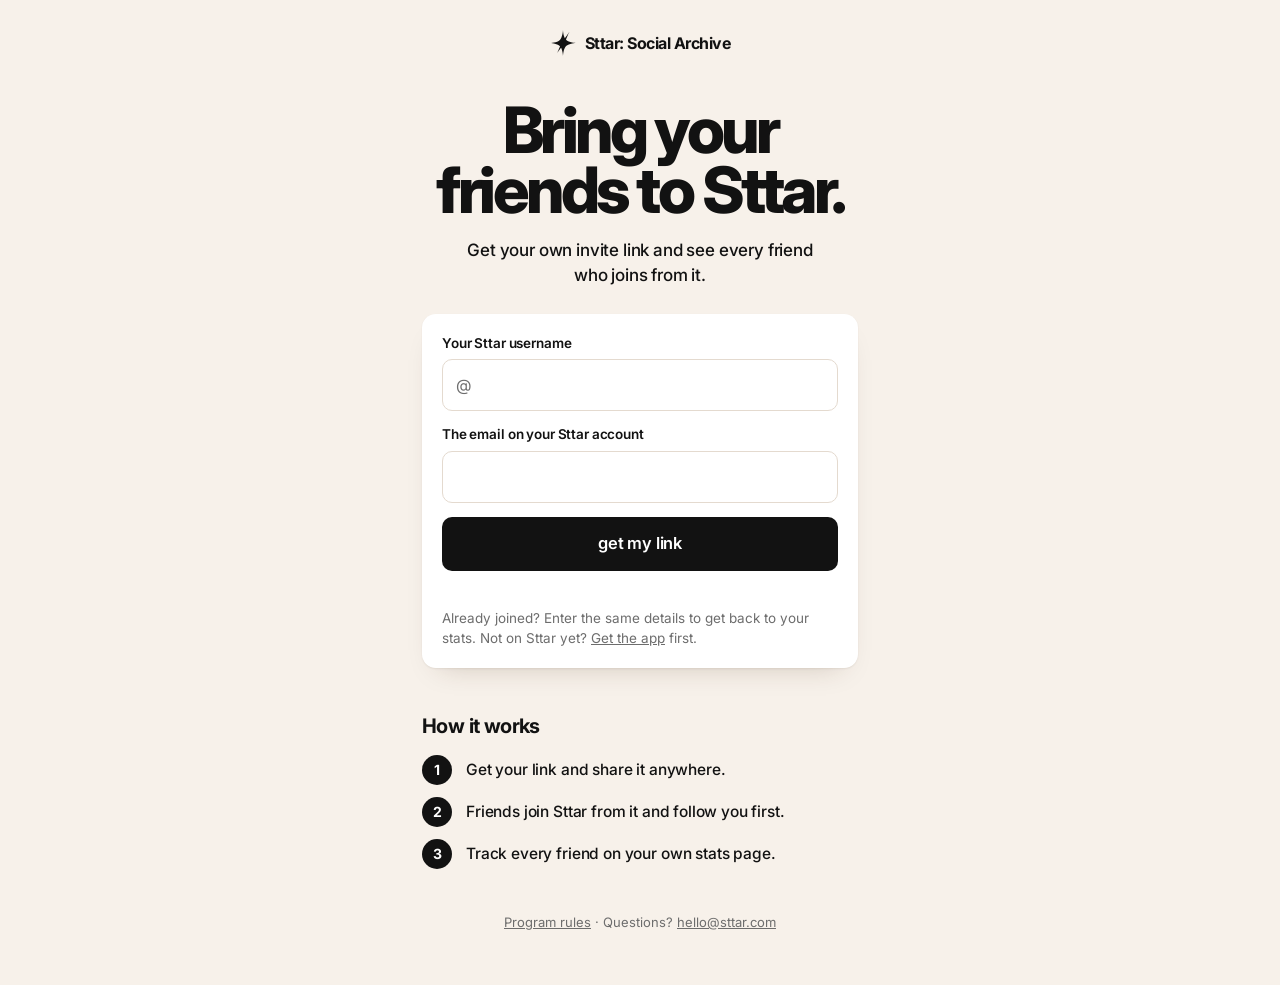
==== index.html @ c1a7a541 "Add grow.sttar.com" ====
<!doctype html>
<html lang="en">
<head>
<meta charset="utf-8">
<meta name="viewport" content="width=device-width, initial-scale=1, viewport-fit=cover">
<title>Grow with Sttar</title>
<meta name="description" content="Get your own Sttar invite link and earn for every friend you bring on.">
<meta property="og:title" content="Grow with Sttar">
<meta property="og:description" content="Get your own Sttar invite link and earn for every friend you bring on.">
<meta property="og:url" content="https://grow.sttar.com/">
<meta property="og:type" content="website">
<meta property="og:site_name" content="Sttar">
<meta name="theme-color" content="#F7F1EA">
<link rel="icon" href="data:image/svg+xml,%3Csvg xmlns='http://www.w3.org/2000/svg' viewBox='0 0 36 36'%3E%3Cpath d='M18 0s.24 6.8 2.56 11.27C23.9 7.27 27 2.45 27 2.45s-3.05 5.91-4.84 11.1c3.83 3.85 13.84 4.45 13.84 4.45s-9.88.46-13.71 4.29C18.46 26.12 18 36 18 36s-.33-6.77-2.62-11.27C12.07 28.77 9 33.54 9 33.54s3.03-5.85 4.87-11.05C9.86 18.47 0 18 0 18s9.88-.46 13.71-4.29C17.54 9.88 18 0 18 0Z' fill='%23121212'/%3E%3C/svg%3E">
<link rel="preconnect" href="https://fonts.googleapis.com">
<link rel="preconnect" href="https://fonts.gstatic.com" crossorigin>
<link rel="stylesheet" href="https://fonts.googleapis.com/css2?family=Inter:wght@400;500;600;700;800&display=swap">
<link rel="stylesheet" href="/assets/grow.css">
</head>
<body>
<main class="wrap">
  <a class="brand" href="https://sttar.com" aria-label="Sttar: Social Archive">
    <svg viewBox="0 0 36 36" aria-hidden="true"><path fill="#121212" d="M18 0s.24 6.8 2.56 11.27C23.9 7.27 27 2.45 27 2.45s-3.05 5.91-4.84 11.1c3.83 3.85 13.84 4.45 13.84 4.45s-9.88.46-13.71 4.29C18.46 26.12 18 36 18 36s-.33-6.77-2.62-11.27C12.07 28.77 9 33.54 9 33.54s3.03-5.85 4.87-11.05C9.86 18.47 0 18 0 18s9.88-.46 13.71-4.29C17.54 9.88 18 0 18 0Z"/></svg>
    <span>Sttar: Social Archive</span>
  </a>

  <h1 class="rise" id="headline">Bring your friends to Sttar.</h1>
  <p class="lead rise" id="lead">Get your own invite link and see every friend who joins from it.</p>

  <a class="btn ghost" id="back" href="/me/" hidden style="margin-top:26px">see my stats</a>

  <form class="card rise" id="form" style="margin-top:26px" novalidate>
    <div class="field">
      <label for="u">Your Sttar username</label>
      <div class="at"><span>@</span><input id="u" type="text" autocomplete="username" autocapitalize="none" autocorrect="off" spellcheck="false" required></div>
    </div>
    <div class="field">
      <label for="e">The email on your Sttar account</label>
      <input id="e" type="email" autocomplete="email" autocapitalize="none" required>
    </div>
    <button class="btn" id="go" type="submit">get my link</button>
    <p class="msg" id="msg" role="status"></p>
    <p class="small muted" style="margin:6px 0 0">Already joined? Enter the same details to get back to your stats. Not on Sttar yet? <a href="https://sttar.com">Get the app</a> first.</p>
  </form>

  <h2>How it works</h2>
  <ol class="steps">
    <li><b>1</b><p>Get your link and share it anywhere.</p></li>
    <li><b>2</b><p id="step2">Friends join Sttar from it and follow you first.</p></li>
    <li><b>3</b><p id="step3">Track every friend on your own stats page.</p></li>
  </ol>
  <p class="small muted" id="fine" style="margin-top:18px"></p>

  <p class="foot"><a href="/rules/">Program rules</a> · Questions? <a href="mailto:hello@sttar.com">hello@sttar.com</a></p>
</main>

<script src="/assets/grow.js"></script>
<script>
(function () {
  var G = window.GROW, $ = function (id) { return document.getElementById(id); };

  // the program's numbers come from the Config sheet, so copy never drifts from what's paid
  function describe(p) {
    $("step2").textContent = "Friends join Sttar from it, follow you first, and post " + p.shots + " Daily Shots in their first " +
      (p.days === 7 ? "week" : p.days + " days") + ".";
    if (p.showEarnings && p.rate > 0) {
      $("headline").textContent = "Bring your friends. Get paid.";
      $("lead").textContent = "Get your own invite link. Earn " + G.money(p.rate) + " for every friend who joins and starts posting.";
      $("step3").textContent = "You earn " + G.money(p.rate) + " for each one. Paid monthly.";
      $("fine").textContent = p.cap > 0 ? "Up to " + G.money(p.cap) + " a month per person. A friend counts when their account is new." : "A friend counts when their account is new.";
    }
    if (!p.open) { $("go").textContent = "sign in"; $("fine").textContent = "New sign-ups are paused right now. If you already joined, you can still sign in."; }
  }
  G.get({ a: "program" }).then(function (r) { if (r && r.ok) describe(r.program); }).catch(function () {});

  if (G.load("grow_k")) { $("back").href = "/me/?k=" + encodeURIComponent(G.load("grow_k")); $("back").hidden = false; }

  $("form").addEventListener("submit", function (ev) {
    ev.preventDefault();
    var u = $("u").value.trim().replace(/^@/, ""), e = $("e").value.trim(), msg = $("msg"), go = $("go"), label = go.textContent;
    msg.className = "msg";
    if (!u || !e) { msg.className = "msg err"; msg.textContent = "Enter your username and email."; return; }
    go.disabled = true; go.textContent = "checking…"; msg.textContent = "";
    G.post({ a: "join", username: u, email: e }).then(function (r) {
      if (r && r.ok) { G.save("grow_k", r.token); location.href = "/me/?k=" + encodeURIComponent(r.token) + (r.returning ? "" : "&new=1"); return; }
      msg.className = "msg err"; msg.textContent = (r && r.error) || "Something went wrong. Try again.";
      go.disabled = false; go.textContent = label;
    }).catch(function () {
      msg.className = "msg err"; msg.textContent = "Couldn't connect. Check your signal and try again.";
      go.disabled = false; go.textContent = label;
    });
  });
})();
</script>
</body>
</html>
---- assets/grow.css ----
:root{
  --cream:#F7F1EA; --ink:#121212; --body:#5D5D5D; --muted:#6D6D6D;
  --paper:#FFFFFF; --line:#E4DACF; --soft:#EDE5DA; --pink:#EA187E; --ease:cubic-bezier(.4,0,.2,1);
}
*{box-sizing:border-box}
html{background:var(--cream)}
body{margin:0;background:var(--cream);color:var(--ink);font-family:Inter,system-ui,-apple-system,"Segoe UI",sans-serif;
  -webkit-font-smoothing:antialiased;-webkit-tap-highlight-color:transparent;line-height:1.45}
a{color:inherit}
.wrap{max-width:480px;margin:0 auto;padding:max(18px,env(safe-area-inset-top)) 22px max(40px,env(safe-area-inset-bottom))}
.wrap.wide{max-width:980px}

.brand{margin:12px 0 0;display:flex;align-items:center;justify-content:center;gap:9px;font-weight:700;font-size:16px;letter-spacing:-.03em;line-height:1;text-decoration:none}
.brand svg{width:26px;height:26px}
.wide .brand{justify-content:flex-start}

h1{margin:44px 0 0;font-weight:800;font-size:clamp(44px,13.5vw,64px);line-height:.94;letter-spacing:-.055em;text-align:center}
h2{margin:44px 0 14px;font-size:20px;font-weight:700;letter-spacing:-.03em}
.lead{margin:18px auto 0;max-width:360px;text-align:center;font-size:17px;font-weight:500;letter-spacing:-.01em;color:var(--ink)}
.muted{color:var(--muted)}
.small{font-size:13.5px}
.center{text-align:center}
.rise{animation:rise .5s var(--ease) both}
@keyframes rise{from{opacity:0;transform:translateY(10px)}to{opacity:1;transform:none}}
@media (prefers-reduced-motion:reduce){.rise{animation:none}}

.card{background:var(--paper);border-radius:14px;padding:20px;box-shadow:0 1px 2px rgba(67,41,12,.08),0 14px 28px -18px rgba(67,41,12,.25)}
.card + .card{margin-top:14px}

label{display:block;font-size:13.5px;font-weight:600;margin:0 0 6px;letter-spacing:-.01em}
.field{margin-bottom:14px}
input[type=text],input[type=email]{
  width:100%;height:52px;padding:0 14px;border:1.5px solid var(--line);border-radius:10px;background:var(--paper);
  font:inherit;font-size:16px;color:var(--ink);outline:none;transition:border-color .15s var(--ease);-webkit-appearance:none;appearance:none}
input:focus{border-color:var(--ink)}
.at{position:relative}
.at span{position:absolute;left:14px;top:0;height:52px;display:flex;align-items:center;color:var(--muted);font-size:16px;pointer-events:none}
.at input{padding-left:30px}

.btn{display:flex;align-items:center;justify-content:center;width:100%;height:54px;padding:0 24px;border:0;border-radius:10px;
  background:var(--ink);color:#fff;text-decoration:none;font:inherit;font-size:16.5px;font-weight:600;letter-spacing:-.01em;cursor:pointer;
  transition:transform .16s var(--ease),background .16s var(--ease),opacity .16s;touch-action:manipulation}
.btn:active{transform:scale(.98);background:#000}
.btn:focus-visible{outline:none;box-shadow:0 0 0 4px rgba(18,18,18,.18)}
.btn[disabled]{opacity:.55;cursor:default}
.btn.ghost{background:transparent;color:var(--ink);border:1.5px solid var(--ink)}
.btn.sm{height:42px;width:auto;font-size:14.5px;padding:0 16px}
.row{display:flex;gap:10px}
.row > *{flex:1}

.msg{margin:12px 0 0;font-size:14.5px;font-weight:500;min-height:1.4em}
.msg.err{color:#B3261E}

.steps{list-style:none;margin:0;padding:0;display:grid;gap:12px}
.steps li{display:flex;gap:14px;align-items:flex-start}
.steps b{flex:none;width:30px;height:30px;border-radius:50%;background:var(--ink);color:#fff;display:grid;place-items:center;font-size:14px;font-weight:700}
.steps p{margin:4px 0 0;font-size:15.5px;font-weight:500;letter-spacing:-.01em}

.tiles{display:grid;grid-template-columns:repeat(3,1fr);gap:10px;margin-top:14px}
.tile{background:var(--paper);border-radius:14px;padding:16px 10px 14px;text-align:center;box-shadow:0 1px 2px rgba(67,41,12,.08)}
.tile .n{font-size:34px;font-weight:800;letter-spacing:-.05em;line-height:1}
.tile .l{margin-top:7px;font-size:12px;font-weight:600;color:var(--muted);letter-spacing:-.01em}

.linkbox{display:block;width:100%;padding:13px 14px;border-radius:10px;background:var(--cream);font-size:15px;font-weight:600;
  letter-spacing:-.01em;word-break:break-all;margin:10px 0 12px;user-select:all;-webkit-user-select:all}

.friend{display:flex;align-items:center;justify-content:space-between;gap:12px;padding:13px 0;border-top:1px solid var(--line)}
.friend:first-child{border-top:0;padding-top:2px}
.friend:last-child{padding-bottom:2px}
.friend .who{font-weight:600;font-size:15.5px;letter-spacing:-.01em;overflow:hidden;text-overflow:ellipsis;white-space:nowrap}
.friend .meta{font-size:13px;color:var(--muted);margin-top:2px}
.dots{display:flex;gap:5px;flex:none}
.dots i{width:12px;height:12px;border-radius:50%;border:1.5px solid var(--ink)}
.dots i.on{background:var(--ink)}
.tag{flex:none;font-size:12.5px;font-weight:700;padding:5px 10px;border-radius:99px;background:var(--ink);color:#fff}
.tag.off{background:var(--soft);color:var(--muted)}

.money{display:flex;justify-content:space-between;align-items:baseline;padding:9px 0;font-size:15.5px;font-weight:500}
.money + .money{border-top:1px solid var(--line)}
.money b{font-weight:700}
.money.big b{font-size:22px;letter-spacing:-.03em}

.skeleton{color:transparent!important;background:var(--soft);border-radius:8px;animation:pulse 1.2s ease-in-out infinite}
@keyframes pulse{50%{opacity:.5}}
[hidden]{display:none!important}

table{width:100%;border-collapse:collapse;font-size:14.5px}
th{font-size:12px;font-weight:700;color:var(--muted);text-align:right;padding:10px 10px;white-space:nowrap}
td{padding:13px 10px;border-top:1px solid var(--line);text-align:right;white-space:nowrap}
th:first-child,td:first-child{text-align:left}
tr.c{cursor:pointer}
tr.c td:first-child{font-weight:700}
tr.d td{background:var(--cream);white-space:normal;text-align:left;padding:14px}
.scroll{overflow-x:auto;-webkit-overflow-scrolling:touch}
.foot{margin-top:44px;text-align:center;font-size:13px;color:var(--muted)}

.tiles.four{grid-template-columns:repeat(4,1fr);gap:8px}
.tiles.four .tile{padding:14px 4px 12px}
.tiles.four .n{font-size:28px}
.tiles.four .l{font-size:11px}
.linkish{display:inline-block;margin:12px 0 0;padding:0;border:0;background:none;font:inherit;font-size:13.5px;font-weight:600;
  color:var(--ink);text-decoration:underline;text-underline-offset:3px;cursor:pointer}
#qrbox{margin-top:14px}
.caption{display:flex;align-items:center;gap:12px;width:100%;margin-top:10px;padding:13px 14px;border:0;border-radius:10px;background:var(--cream);
  font:inherit;font-size:14.5px;font-weight:500;line-height:1.4;color:var(--ink);text-align:left;cursor:pointer;transition:transform .16s var(--ease)}
.caption:active{transform:scale(.985)}
.caption span{flex:1;word-break:break-word}
.caption em{flex:none;font-style:normal;font-size:12.5px;font-weight:700;padding:5px 10px;border-radius:99px;background:var(--ink);color:#fff}
.friend.you .who{font-weight:800}
.friend .meta{white-space:nowrap}
.faq details{padding:13px 0;border-top:1px solid var(--line)}
.faq details:first-child{border-top:0;padding-top:2px}
.faq details:last-child{padding-bottom:2px}
.faq summary{font-weight:600;font-size:15.5px;letter-spacing:-.01em;cursor:pointer;list-style:none;display:flex;justify-content:space-between;gap:12px}
.faq summary::-webkit-details-marker{display:none}
.faq summary::after{content:"+";font-weight:500;color:var(--muted)}
.faq details[open] summary::after{content:"–"}
.faq p{margin:8px 0 0;font-size:14.5px;color:var(--body)}
.rules{padding-left:20px;margin:0;display:grid;gap:10px;font-size:15.5px}
.rules li{padding-left:4px}
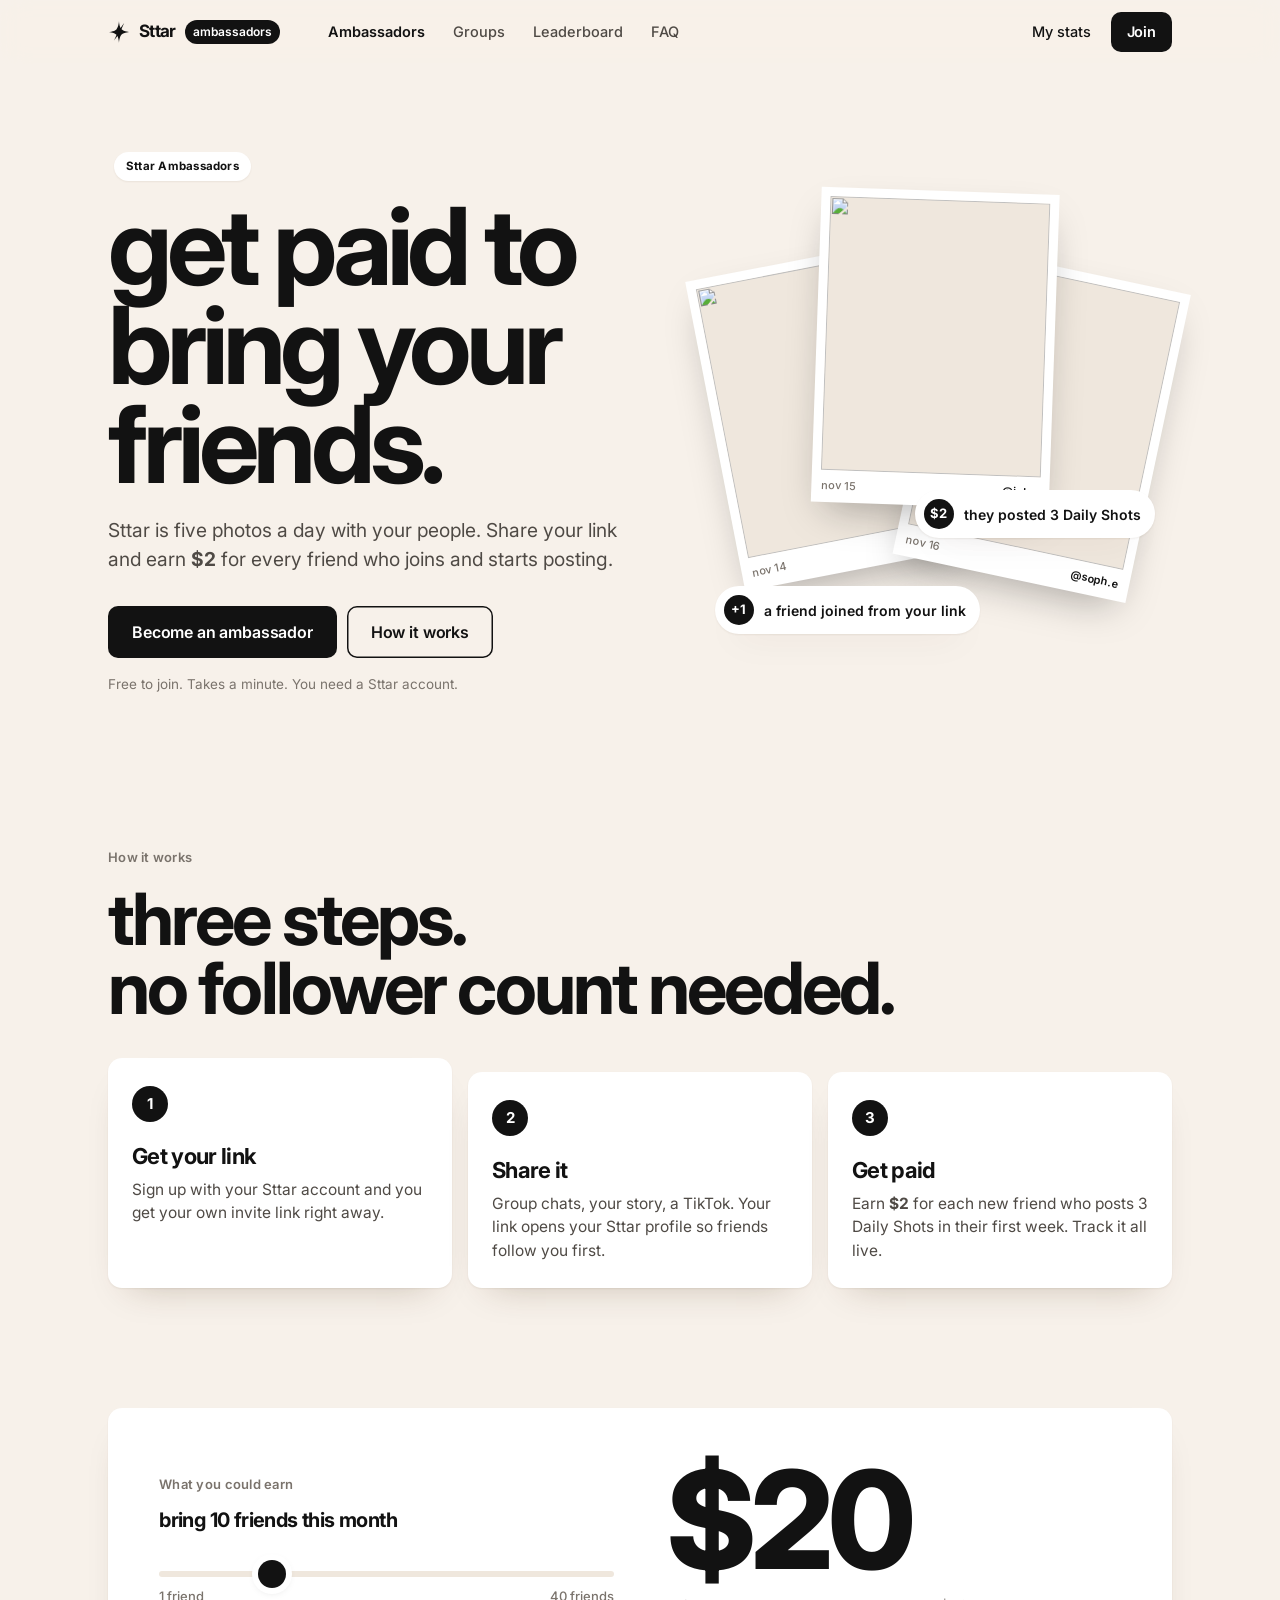
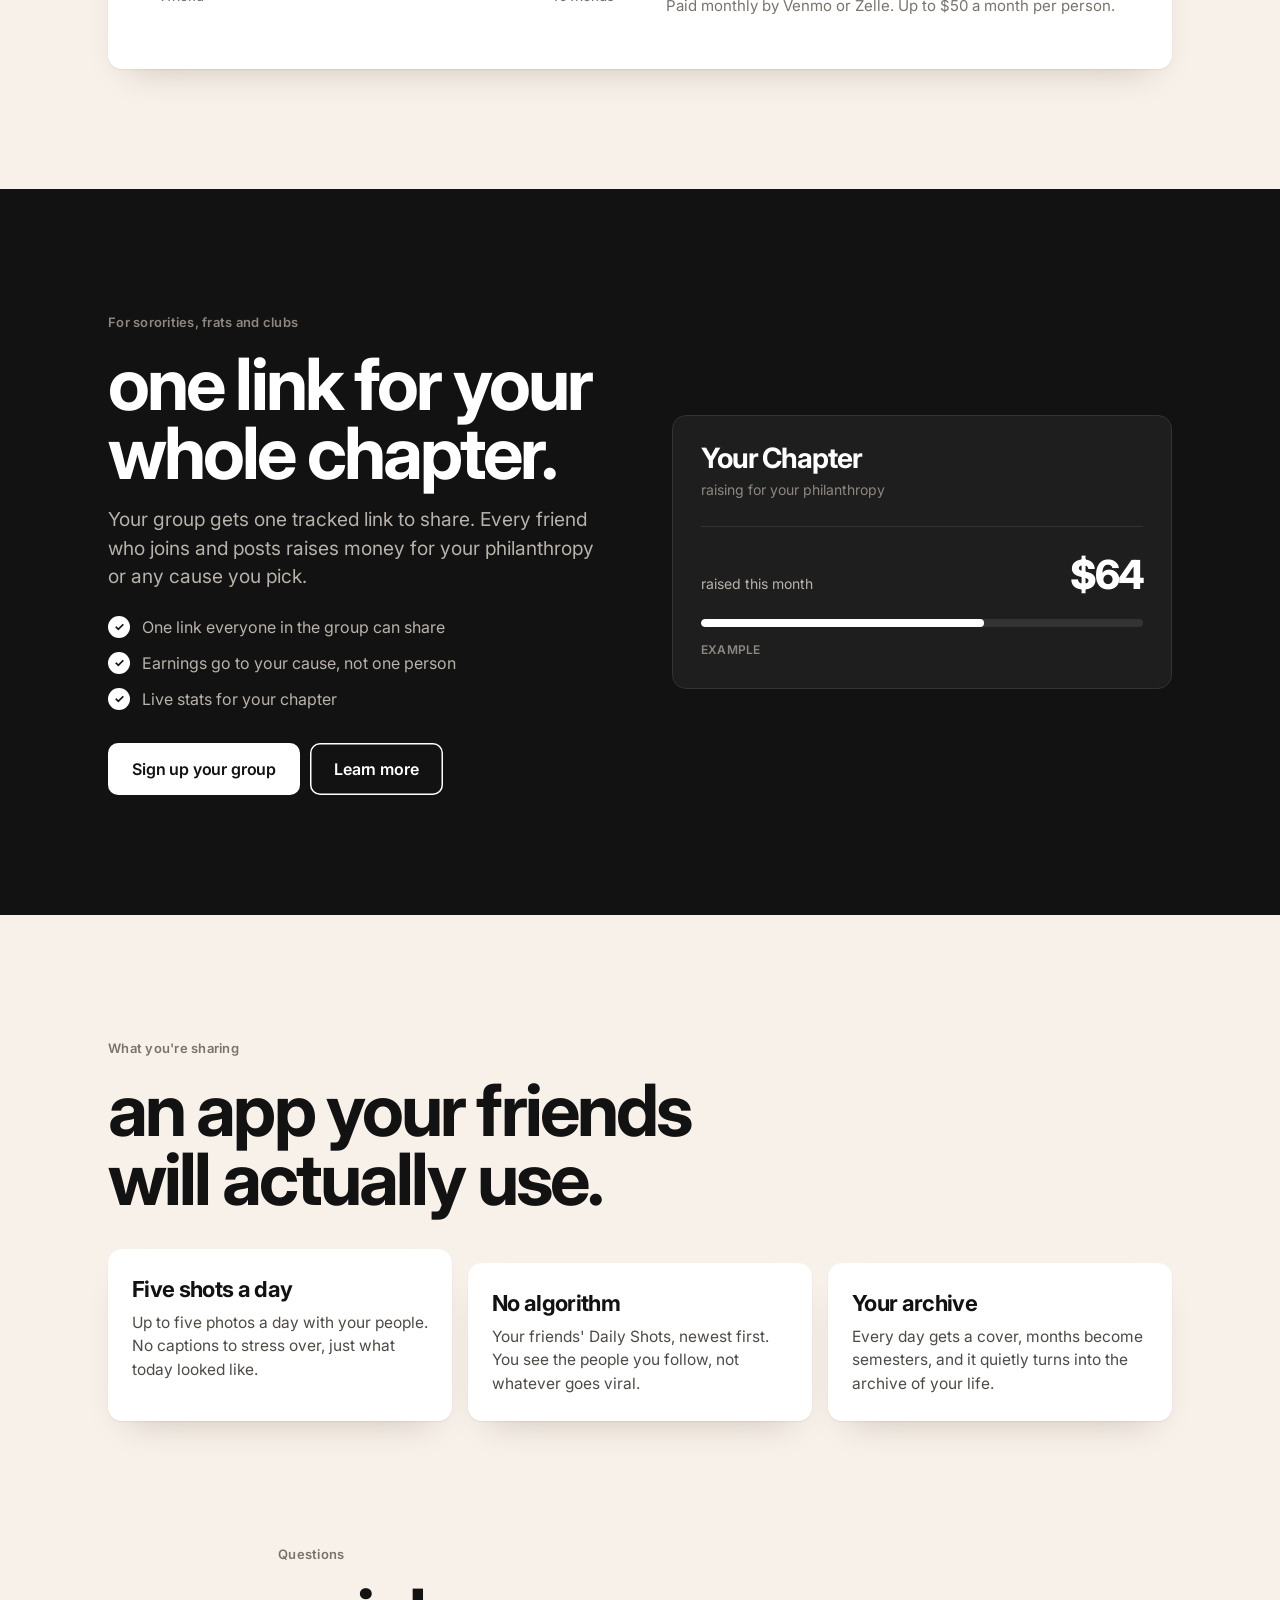
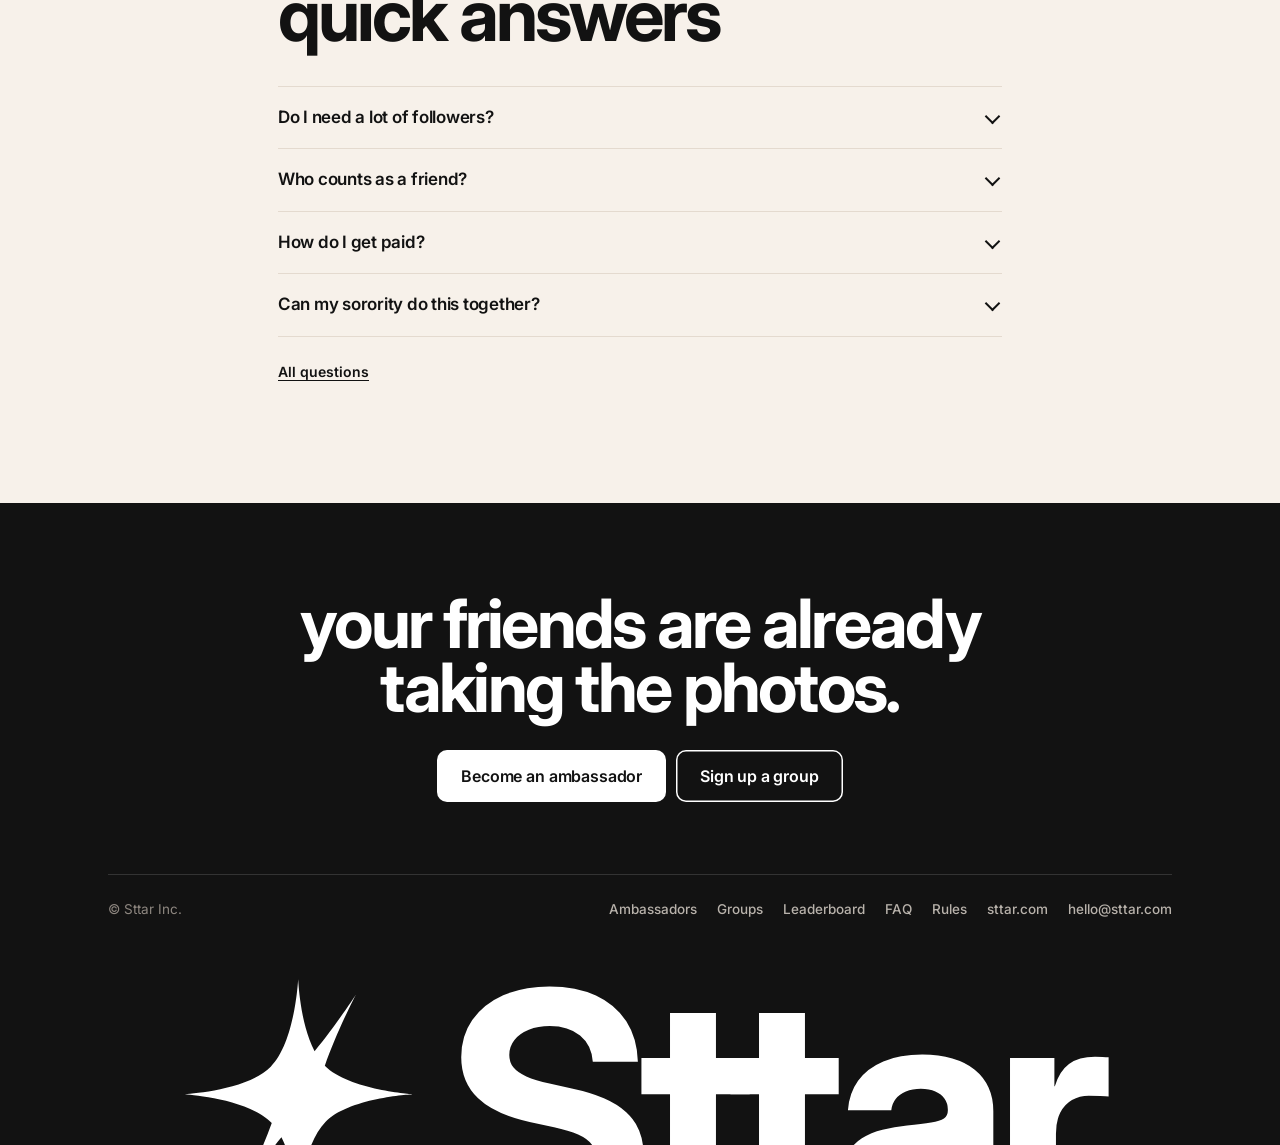
==== commit 3ce867e5: "Redesign with navigation, groups, leaderboard and FAQ" ====
--- a/index.html
+++ b/index.html
@@ -3,93 +3,209 @@
 <head>
 <meta charset="utf-8">
 <meta name="viewport" content="width=device-width, initial-scale=1, viewport-fit=cover">
-<title>Grow with Sttar</title>
-<meta name="description" content="Get your own Sttar invite link and earn for every friend you bring on.">
-<meta property="og:title" content="Grow with Sttar">
-<meta property="og:description" content="Get your own Sttar invite link and earn for every friend you bring on.">
-<meta property="og:url" content="https://grow.sttar.com/">
+<title>Sttar Ambassadors: get paid to bring your friends</title>
+<meta name="description" content="Become a Sttar ambassador. Get your own invite link and earn for every friend who joins Sttar and starts posting. Groups and chapters can raise money for their cause.">
+<link rel="canonical" href="https://grow.sttar.com/">
 <meta property="og:type" content="website">
 <meta property="og:site_name" content="Sttar">
+<meta property="og:url" content="https://grow.sttar.com/">
+<meta property="og:title" content="Sttar Ambassadors: get paid to bring your friends">
+<meta property="og:description" content="Get your own invite link and earn for every friend who joins Sttar and starts posting.">
+<meta property="og:image" content="https://sttar.com/assets/og-image.jpg">
+<meta name="twitter:card" content="summary_large_image">
 <meta name="theme-color" content="#F7F1EA">
-<link rel="icon" href="data:image/svg+xml,%3Csvg xmlns='http://www.w3.org/2000/svg' viewBox='0 0 36 36'%3E%3Cpath d='M18 0s.24 6.8 2.56 11.27C23.9 7.27 27 2.45 27 2.45s-3.05 5.91-4.84 11.1c3.83 3.85 13.84 4.45 13.84 4.45s-9.88.46-13.71 4.29C18.46 26.12 18 36 18 36s-.33-6.77-2.62-11.27C12.07 28.77 9 33.54 9 33.54s3.03-5.85 4.87-11.05C9.86 18.47 0 18 0 18s9.88-.46 13.71-4.29C17.54 9.88 18 0 18 0Z' fill='%23121212'/%3E%3C/svg%3E">
+<link rel="icon" href="https://sttar.com/favicon.ico" sizes="any">
+<link rel="apple-touch-icon" href="https://sttar.com/assets/apple-touch-icon.png">
 <link rel="preconnect" href="https://fonts.googleapis.com">
 <link rel="preconnect" href="https://fonts.gstatic.com" crossorigin>
 <link rel="stylesheet" href="https://fonts.googleapis.com/css2?family=Inter:wght@400;500;600;700;800&display=swap">
 <link rel="stylesheet" href="/assets/grow.css">
 </head>
-<body>
-<main class="wrap">
-  <a class="brand" href="https://sttar.com" aria-label="Sttar: Social Archive">
-    <svg viewBox="0 0 36 36" aria-hidden="true"><path fill="#121212" d="M18 0s.24 6.8 2.56 11.27C23.9 7.27 27 2.45 27 2.45s-3.05 5.91-4.84 11.1c3.83 3.85 13.84 4.45 13.84 4.45s-9.88.46-13.71 4.29C18.46 26.12 18 36 18 36s-.33-6.77-2.62-11.27C12.07 28.77 9 33.54 9 33.54s3.03-5.85 4.87-11.05C9.86 18.47 0 18 0 18s9.88-.46 13.71-4.29C17.54 9.88 18 0 18 0Z"/></svg>
-    <span>Sttar: Social Archive</span>
-  </a>
-
-  <h1 class="rise" id="headline">Bring your friends to Sttar.</h1>
-  <p class="lead rise" id="lead">Get your own invite link and see every friend who joins from it.</p>
-
-  <a class="btn ghost" id="back" href="/me/" hidden style="margin-top:26px">see my stats</a>
-
-  <form class="card rise" id="form" style="margin-top:26px" novalidate>
-    <div class="field">
-      <label for="u">Your Sttar username</label>
-      <div class="at"><span>@</span><input id="u" type="text" autocomplete="username" autocapitalize="none" autocorrect="off" spellcheck="false" required></div>
-    </div>
-    <div class="field">
-      <label for="e">The email on your Sttar account</label>
-      <input id="e" type="email" autocomplete="email" autocapitalize="none" required>
-    </div>
-    <button class="btn" id="go" type="submit">get my link</button>
-    <p class="msg" id="msg" role="status"></p>
-    <p class="small muted" style="margin:6px 0 0">Already joined? Enter the same details to get back to your stats. Not on Sttar yet? <a href="https://sttar.com">Get the app</a> first.</p>
-  </form>
-
-  <h2>How it works</h2>
-  <ol class="steps">
-    <li><b>1</b><p>Get your link and share it anywhere.</p></li>
-    <li><b>2</b><p id="step2">Friends join Sttar from it and follow you first.</p></li>
-    <li><b>3</b><p id="step3">Track every friend on your own stats page.</p></li>
-  </ol>
-  <p class="small muted" id="fine" style="margin-top:18px"></p>
-
-  <p class="foot"><a href="/rules/">Program rules</a> · Questions? <a href="mailto:hello@sttar.com">hello@sttar.com</a></p>
-</main>
+<body data-page="home">
+
+<!-- HERO -->
+<section class="hero">
+  <div class="container hero-grid">
+    <div>
+      <span class="eyebrow pill">Sttar Ambassadors</span>
+      <h1 class="h-xl">get paid to bring your friends.</h1>
+      <p class="lede">Sttar is five photos a day with your people. Share your link and earn <b data-rate>$2</b> for every friend who joins and starts posting.</p>
+      <div class="btn-row">
+        <a class="btn" href="/signup/">Become an ambassador</a>
+        <a class="btn ghost" href="#how">How it works</a>
+      </div>
+      <p class="hero-note">Free to join. Takes a minute. You need a Sttar account.</p>
+    </div>
+    <div class="hero-art" aria-hidden="true">
+      <div class="stack" id="stack">
+        <div class="polaroid p1"><div class="ph"><img src="https://raw.githubusercontent.com/SttarTeamManager/sttar.com-page-images/refs/heads/main/sttar.com-page-images/photo%20(3).jpg" alt=""></div><div class="meta"><span>nov 14</span><b>@maya.k</b></div></div>
+        <div class="polaroid p2"><div class="ph"><img src="https://raw.githubusercontent.com/SttarTeamManager/sttar.com-page-images/refs/heads/main/sttar.com-page-images/photo%20(8).jpg" alt=""></div><div class="meta"><span>nov 15</span><b>@jules</b></div></div>
+        <div class="polaroid p3"><div class="ph"><img src="https://raw.githubusercontent.com/SttarTeamManager/sttar.com-page-images/refs/heads/main/sttar.com-page-images/photo%20(13).jpg" alt=""></div><div class="meta"><span>nov 16</span><b>@soph.e</b></div></div>
+        <div class="chip c1"><span class="dot">+1</span>a friend joined from your link</div>
+        <div class="chip c2"><span class="dot" data-rate>$2</span>they posted 3 Daily Shots</div>
+      </div>
+    </div>
+  </div>
+</section>
+
+<!-- LIVE NUMBERS (shown only once there is real activity) -->
+<section class="section tight" id="numbers" hidden style="padding-top:0">
+  <div class="container">
+    <div class="band reveal">
+      <div class="card"><div class="v" id="t-amb">0</div><div class="l">ambassadors</div></div>
+      <div class="card"><div class="v" id="t-grp">0</div><div class="l">groups</div></div>
+      <div class="card"><div class="v" id="t-fr">0</div><div class="l">friends brought in</div></div>
+      <div class="card"><div class="v" id="t-paid">$0</div><div class="l">paid out</div></div>
+    </div>
+  </div>
+</section>
+
+<!-- HOW IT WORKS -->
+<section class="section" id="how" style="padding-top:clamp(24px,4vw,48px)">
+  <div class="container">
+    <div class="sec-head reveal">
+      <span class="eyebrow">How it works</span>
+      <h2 class="h-lg">three steps.<br>no follower count needed.</h2>
+    </div>
+    <div class="grid3">
+      <div class="card step reveal"><div class="n">1</div><h3>Get your link</h3><p>Sign up with your Sttar account and you get your own invite link right away.</p></div>
+      <div class="card step reveal"><div class="n">2</div><h3>Share it</h3><p>Group chats, your story, a TikTok. Your link opens your Sttar profile so friends follow you first.</p></div>
+      <div class="card step reveal"><div class="n">3</div><h3>Get paid</h3><p>Earn <b data-rate>$2</b> for each new friend who posts <span data-shots>3</span> Daily Shots in their first <span data-days>week</span>. Track it all live.</p></div>
+    </div>
+  </div>
+</section>
+
+<!-- CALCULATOR -->
+<section class="section" id="calcsec" style="padding-top:0">
+  <div class="container">
+    <div class="card reveal" style="padding:clamp(28px,4vw,52px)">
+      <div class="calc">
+        <div>
+          <span class="eyebrow">What you could earn</span>
+          <h2 class="h-md">bring <span id="calc-n">10</span> friends this month</h2>
+          <input class="range" id="calc" type="range" min="1" max="40" value="10" aria-label="Friends brought in this month">
+          <div class="range-labels"><span>1 friend</span><span>40 friends</span></div>
+        </div>
+        <div>
+          <div class="big" id="calc-out">$20</div>
+          <p class="sub" id="calc-note">Paid monthly by Venmo or Zelle. Up to $50 a month per person.</p>
+        </div>
+      </div>
+    </div>
+  </div>
+</section>
+
+<!-- GROUPS -->
+<section class="section dark">
+  <div class="container split">
+    <div class="reveal">
+      <span class="eyebrow">For sororities, frats and clubs</span>
+      <h2 class="h-lg">one link for your whole chapter.</h2>
+      <p class="lede" style="margin-top:18px">Your group gets one tracked link to share. Every friend who joins and posts raises money for your philanthropy or any cause you pick.</p>
+      <ul class="tick">
+        <li>One link everyone in the group can share</li>
+        <li>Earnings go to your cause, not one person</li>
+        <li>Live stats for your chapter</li>
+      </ul>
+      <div class="btn-row" style="margin-top:32px">
+        <a class="btn light" href="/signup/?group">Sign up your group</a>
+        <a class="btn ghost-light" href="/groups/">Learn more</a>
+      </div>
+    </div>
+    <div class="reveal">
+      <div class="card groupcard">
+        <div class="gname">Your Chapter</div>
+        <div class="gl">raising for your philanthropy</div>
+        <div class="raise"><span>raised this month</span><b id="g-amt">$64</b></div>
+        <div class="bar"><i></i></div>
+        <span class="example">EXAMPLE</span>
+      </div>
+    </div>
+  </div>
+</section>
+
+<!-- LEADERBOARD PREVIEW (shown once there are at least 3 ambassadors on it) -->
+<section class="section" id="lbsec" hidden>
+  <div class="container" style="max-width:640px">
+    <div class="sec-head center reveal">
+      <span class="eyebrow">This month</span>
+      <h2 class="h-lg">top ambassadors</h2>
+    </div>
+    <div class="card reveal" id="lb"></div>
+    <p class="center" style="margin-top:18px"><a class="linkish" href="/leaderboard/">See the full leaderboard</a></p>
+  </div>
+</section>
+
+<!-- WHAT IS Sttar -->
+<section class="section">
+  <div class="container">
+    <div class="sec-head reveal">
+      <span class="eyebrow">What you're sharing</span>
+      <h2 class="h-lg">an app your friends<br>will actually use.</h2>
+    </div>
+    <div class="grid3">
+      <div class="card step reveal"><h3>Five shots a day</h3><p>Up to five photos a day with your people. No captions to stress over, just what today looked like.</p></div>
+      <div class="card step reveal"><h3>No algorithm</h3><p>Your friends' Daily Shots, newest first. You see the people you follow, not whatever goes viral.</p></div>
+      <div class="card step reveal"><h3>Your archive</h3><p>Every day gets a cover, months become semesters, and it quietly turns into the archive of your life.</p></div>
+    </div>
+  </div>
+</section>
+
+<!-- FAQ PREVIEW -->
+<section class="section" style="padding-top:0">
+  <div class="container" style="max-width:820px">
+    <div class="sec-head reveal"><span class="eyebrow">Questions</span><h2 class="h-lg">quick answers</h2></div>
+    <div class="faq reveal">
+      <details><summary>Do I need a lot of followers?</summary><p>No. Most friends join from group chats and direct messages. If you have friends who'd use Sttar, you can do this.</p></details>
+      <details><summary>Who counts as a friend?</summary><p>Someone who makes a brand-new Sttar account from your link, follows you first, and posts <span data-shots>3</span> Daily Shots in their first <span data-days>week</span>.</p></details>
+      <details><summary>How do I get paid?</summary><p>Once a month by Venmo or Zelle. You add where to send it on your stats page.</p></details>
+      <details><summary>Can my sorority do this together?</summary><p>Yes. Sign up as a group and your chapter gets one link. Earnings go to the cause you pick, like your philanthropy.</p></details>
+    </div>
+    <p style="margin-top:22px"><a class="linkish" href="/faq/">All questions</a></p>
+  </div>
+</section>
 
 <script src="/assets/grow.js"></script>
+<script src="/assets/site.js"></script>
 <script>
 (function () {
   var G = window.GROW, $ = function (id) { return document.getElementById(id); };
-
-  // the program's numbers come from the Config sheet, so copy never drifts from what's paid
-  function describe(p) {
-    $("step2").textContent = "Friends join Sttar from it, follow you first, and post " + p.shots + " Daily Shots in their first " +
-      (p.days === 7 ? "week" : p.days + " days") + ".";
-    if (p.showEarnings && p.rate > 0) {
-      $("headline").textContent = "Bring your friends. Get paid.";
-      $("lead").textContent = "Get your own invite link. Earn " + G.money(p.rate) + " for every friend who joins and starts posting.";
-      $("step3").textContent = "You earn " + G.money(p.rate) + " for each one. Paid monthly.";
-      $("fine").textContent = p.cap > 0 ? "Up to " + G.money(p.cap) + " a month per person. A friend counts when their account is new." : "A friend counts when their account is new.";
+  var P = { rate: 2, cap: 50, groupRate: 2, shots: 3, days: 7, showEarnings: true };
+
+  setTimeout(function () { $("stack").classList.add("in"); }, 250);
+
+  function calc() {
+    var n = Number($("calc").value), amt = n * P.rate;
+    if (P.cap > 0) amt = Math.min(amt, P.cap);
+    $("calc-n").textContent = n;
+    $("calc-out").textContent = G.money(amt);
+    $("calc-note").textContent = "Paid monthly by Venmo or Zelle." + (P.cap > 0 ? " Up to " + G.money(P.cap) + " a month per person." : "");
+  }
+  $("calc").addEventListener("input", calc);
+  calc();
+
+  G.get({ a: "public" }).then(function (d) {
+    if (!d || !d.ok) return;
+    P = d.program;
+    G.fill(P);
+    if (!P.showEarnings) {
+      document.querySelector(".hero h1").textContent = "bring your friends to Sttar.";
+      $("calcsec").hidden = true;
     }
-    if (!p.open) { $("go").textContent = "sign in"; $("fine").textContent = "New sign-ups are paused right now. If you already joined, you can still sign in."; }
-  }
-  G.get({ a: "program" }).then(function (r) { if (r && r.ok) describe(r.program); }).catch(function () {});
-
-  if (G.load("grow_k")) { $("back").href = "/me/?k=" + encodeURIComponent(G.load("grow_k")); $("back").hidden = false; }
-
-  $("form").addEventListener("submit", function (ev) {
-    ev.preventDefault();
-    var u = $("u").value.trim().replace(/^@/, ""), e = $("e").value.trim(), msg = $("msg"), go = $("go"), label = go.textContent;
-    msg.className = "msg";
-    if (!u || !e) { msg.className = "msg err"; msg.textContent = "Enter your username and email."; return; }
-    go.disabled = true; go.textContent = "checking…"; msg.textContent = "";
-    G.post({ a: "join", username: u, email: e }).then(function (r) {
-      if (r && r.ok) { G.save("grow_k", r.token); location.href = "/me/?k=" + encodeURIComponent(r.token) + (r.returning ? "" : "&new=1"); return; }
-      msg.className = "msg err"; msg.textContent = (r && r.error) || "Something went wrong. Try again.";
-      go.disabled = false; go.textContent = label;
-    }).catch(function () {
-      msg.className = "msg err"; msg.textContent = "Couldn't connect. Check your signal and try again.";
-      go.disabled = false; go.textContent = label;
-    });
-  });
+    $("g-amt").textContent = G.money(32 * (P.groupRate || P.rate));
+    calc();
+
+    if (d.totals) {
+      $("numbers").hidden = false;
+      $("t-amb").textContent = d.totals.ambassadors; $("t-grp").textContent = d.totals.groups;
+      $("t-fr").textContent = d.totals.friends;
+      if (d.totals.paid === null) $("t-paid").closest(".card").hidden = true; else $("t-paid").textContent = G.money(d.totals.paid);
+    }
+    if (d.people && d.people.length >= 3) {
+      $("lbsec").hidden = false;
+      d.people.slice(0, 5).forEach(function (b) { $("lb").appendChild(G.lbRow(b.rank, "@" + b.username, b.qualified, b.joined)); });
+    }
+  }).catch(function () {});
 })();
 </script>
 </body>
--- a/assets/grow.css
+++ b/assets/grow.css
@@ -1,120 +1,286 @@
+/* grow.sttar.com — Sttar Ambassadors. Tokens follow sttar.com's design system. */
 :root{
-  --cream:#F7F1EA; --ink:#121212; --body:#5D5D5D; --muted:#6D6D6D;
-  --paper:#FFFFFF; --line:#E4DACF; --soft:#EDE5DA; --pink:#EA187E; --ease:cubic-bezier(.4,0,.2,1);
+  --font-sans:'Inter',-apple-system,BlinkMacSystemFont,'Segoe UI',Roboto,'Helvetica Neue',Arial,sans-serif;
+  --cream:#F7F1EA; --ink:#121212; --body:#4F4A45; --muted:#7A736C; --line:#E4DACF; --soft:#EFE7DD;
+  --paper:#FFFFFF; --pink:#EA187E; --pink-200:#FFCBEB; --dark:#121212; --dark-2:#1E1E1E; --dark-line:#333;
+  --ease:cubic-bezier(.22,.61,.36,1); --r:14px; --nav-h:64px;
+  --shadow:0 1px 2px rgba(67,41,12,.07),0 18px 36px -22px rgba(67,41,12,.28);
 }
 *{box-sizing:border-box}
-html{background:var(--cream)}
-body{margin:0;background:var(--cream);color:var(--ink);font-family:Inter,system-ui,-apple-system,"Segoe UI",sans-serif;
-  -webkit-font-smoothing:antialiased;-webkit-tap-highlight-color:transparent;line-height:1.45}
-a{color:inherit}
-.wrap{max-width:480px;margin:0 auto;padding:max(18px,env(safe-area-inset-top)) 22px max(40px,env(safe-area-inset-bottom))}
-.wrap.wide{max-width:980px}
-
-.brand{margin:12px 0 0;display:flex;align-items:center;justify-content:center;gap:9px;font-weight:700;font-size:16px;letter-spacing:-.03em;line-height:1;text-decoration:none}
-.brand svg{width:26px;height:26px}
-.wide .brand{justify-content:flex-start}
-
-h1{margin:44px 0 0;font-weight:800;font-size:clamp(44px,13.5vw,64px);line-height:.94;letter-spacing:-.055em;text-align:center}
-h2{margin:44px 0 14px;font-size:20px;font-weight:700;letter-spacing:-.03em}
-.lead{margin:18px auto 0;max-width:360px;text-align:center;font-size:17px;font-weight:500;letter-spacing:-.01em;color:var(--ink)}
+html{background:var(--cream);scroll-padding-top:calc(var(--nav-h) + 12px)}
+body{margin:0;background:var(--cream);color:var(--body);font-family:var(--font-sans);font-size:16px;line-height:1.5;
+  -webkit-font-smoothing:antialiased;-webkit-tap-highlight-color:transparent;padding-top:var(--nav-h)}
+a{color:var(--ink)}
+::selection{background:var(--pink-200)}
+img{display:block;max-width:100%}
+h1,h2,h3{color:var(--ink);margin:0;font-weight:700;letter-spacing:-.04em;text-wrap:balance}
+p{margin:0}
+[hidden]{display:none!important}
+
+/* ---------- layout ---------- */
+.container{width:100%;max-width:1160px;margin:0 auto;padding:0 clamp(20px,4vw,48px)}
+.narrow{max-width:560px}
+.section{padding:clamp(64px,10vw,120px) 0}
+.section.tight{padding:clamp(40px,6vw,72px) 0}
+.eyebrow{display:inline-block;font-size:13px;font-weight:600;letter-spacing:.02em;color:var(--muted);margin-bottom:16px}
+.eyebrow.pill{padding:6px 12px;border-radius:99px;background:var(--paper);color:var(--ink);box-shadow:var(--shadow)}
+.h-xl{font-size:clamp(48px,8.4vw,108px);line-height:.92;letter-spacing:-.05em}
+.h-lg{font-size:clamp(38px,6vw,72px);line-height:.96}
+.h-md{font-size:clamp(28px,4vw,40px);line-height:1.02}
+.lede{font-size:clamp(17px,1.5vw,20px);line-height:1.5;color:var(--body);max-width:520px}
+.center{text-align:center}
+.center .lede{margin-left:auto;margin-right:auto}
 .muted{color:var(--muted)}
 .small{font-size:13.5px}
-.center{text-align:center}
-.rise{animation:rise .5s var(--ease) both}
-@keyframes rise{from{opacity:0;transform:translateY(10px)}to{opacity:1;transform:none}}
-@media (prefers-reduced-motion:reduce){.rise{animation:none}}
-
-.card{background:var(--paper);border-radius:14px;padding:20px;box-shadow:0 1px 2px rgba(67,41,12,.08),0 14px 28px -18px rgba(67,41,12,.25)}
+
+/* ---------- nav ---------- */
+.nav{position:fixed;top:0;left:0;right:0;z-index:100;height:var(--nav-h);background:rgba(247,241,234,.84);
+  -webkit-backdrop-filter:saturate(1.6) blur(14px);backdrop-filter:saturate(1.6) blur(14px);border-bottom:1px solid transparent;transition:border-color .2s var(--ease)}
+.nav.scrolled{border-bottom-color:var(--line)}
+.nav-in{height:100%;display:flex;align-items:center;gap:28px}
+.brand{display:flex;align-items:center;gap:9px;text-decoration:none;color:var(--ink);flex:none}
+.brand svg{width:22px;height:22px}
+.brand b{font-size:17px;font-weight:700;letter-spacing:-.04em}
+.brand i{font-style:normal;font-size:12px;font-weight:600;padding:3px 8px;border-radius:99px;background:var(--ink);color:#fff}
+.nav-links{display:flex;gap:4px;margin-left:8px}
+.nav-links a{padding:8px 12px;border-radius:8px;font-size:14.5px;font-weight:500;color:var(--body);text-decoration:none;transition:background .15s,color .15s}
+.nav-links a:hover{background:rgba(18,18,18,.05);color:var(--ink)}
+.nav-links a[aria-current=page]{color:var(--ink);font-weight:600}
+.nav-right{margin-left:auto;display:flex;align-items:center;gap:8px}
+.nav-right .link{font-size:14.5px;font-weight:500;color:var(--ink);text-decoration:none;padding:8px 12px;border-radius:8px}
+.nav-right .link:hover{background:rgba(18,18,18,.05)}
+.menu-btn{display:none;width:42px;height:42px;border:0;background:none;border-radius:8px;cursor:pointer;padding:0;align-items:center;justify-content:center}
+.menu-btn span{display:block;width:20px;height:2px;background:var(--ink);border-radius:2px;position:relative;transition:background .2s}
+.menu-btn span::before,.menu-btn span::after{content:"";position:absolute;left:0;width:20px;height:2px;background:var(--ink);border-radius:2px;transition:transform .2s var(--ease)}
+.menu-btn span::before{top:-6px}.menu-btn span::after{top:6px}
+.menu-open .menu-btn span{background:transparent}
+.menu-open .menu-btn span::before{transform:translateY(6px) rotate(45deg)}
+.menu-open .menu-btn span::after{transform:translateY(-6px) rotate(-45deg)}
+.sheet{position:fixed;top:var(--nav-h);left:0;right:0;bottom:0;z-index:99;background:var(--cream);padding:20px clamp(20px,4vw,48px) 40px;
+  display:flex;flex-direction:column;opacity:0;pointer-events:none;transform:translateY(-8px);transition:opacity .2s var(--ease),transform .2s var(--ease)}
+.menu-open .sheet{opacity:1;pointer-events:auto;transform:none}
+.sheet a{font-size:30px;font-weight:700;letter-spacing:-.04em;color:var(--ink);text-decoration:none;padding:10px 0;border-bottom:1px solid var(--line)}
+.sheet a.btn{margin-top:24px;font-size:16px;letter-spacing:-.01em;border:0;padding:0 24px;color:#fff}
+@media (max-width:860px){
+  .nav-links,.nav-right .link{display:none}
+  .menu-btn{display:inline-flex}
+}
+@media (min-width:861px){.sheet{display:none}}
+
+/* ---------- buttons ---------- */
+.btn{display:inline-flex;align-items:center;justify-content:center;gap:8px;height:52px;padding:0 24px;border:0;border-radius:10px;
+  background:var(--ink);color:#fff;text-decoration:none;font:inherit;font-size:16px;font-weight:600;letter-spacing:-.01em;cursor:pointer;
+  transition:transform .16s var(--ease),background .16s,opacity .16s;touch-action:manipulation;white-space:nowrap}
+.btn:hover{background:#000}
+.btn:active{transform:scale(.97)}
+.btn:focus-visible{outline:none;box-shadow:0 0 0 4px rgba(18,18,18,.18)}
+.btn[disabled]{opacity:.5;cursor:default}
+.btn.ghost{background:transparent;color:var(--ink);box-shadow:inset 0 0 0 1.5px var(--ink)}
+.btn.ghost:hover{background:rgba(18,18,18,.05)}
+.btn.light{background:#fff;color:var(--ink)}
+.btn.light:hover{background:var(--cream)}
+.btn.ghost-light{background:transparent;color:#fff;box-shadow:inset 0 0 0 1.5px #fff}
+.btn.ghost-light:hover{background:rgba(255,255,255,.08)}
+.btn.sm{height:40px;padding:0 16px;font-size:14.5px}
+.btn.block{display:flex;width:100%}
+.btn-row{display:flex;gap:10px;flex-wrap:wrap}
+.center .btn-row{justify-content:center}
+.linkish{display:inline-block;padding:0;border:0;background:none;font:inherit;font-size:14px;font-weight:600;color:var(--ink);text-decoration:underline;text-underline-offset:3px;cursor:pointer}
+
+/* ---------- hero ---------- */
+.hero{padding:clamp(40px,7vw,88px) 0 clamp(56px,8vw,104px);overflow:hidden}
+.hero-grid{display:grid;grid-template-columns:1.05fr .95fr;gap:clamp(32px,5vw,72px);align-items:center}
+.hero .lede{margin-top:22px}
+.hero .btn-row{margin-top:32px}
+.hero-note{margin-top:16px;font-size:13.5px;color:var(--muted)}
+@media (max-width:860px){.hero-grid{grid-template-columns:1fr}.hero-art{order:-1}}
+
+.stack{position:relative;height:clamp(330px,40vw,480px);max-width:440px;margin:0 auto;width:100%}
+.polaroid{position:absolute;width:54%;background:#fff;padding:9px 9px 32px;box-shadow:0 18px 40px -14px rgba(18,18,18,.35);transition:transform 1s var(--ease)}
+.polaroid .ph{aspect-ratio:4/5;background:var(--soft);overflow:hidden}
+.polaroid .ph img{width:100%;height:100%;object-fit:cover}
+.polaroid .meta{position:absolute;left:10px;right:10px;bottom:11px;display:flex;justify-content:space-between;font-size:11px;font-weight:500;color:var(--muted);line-height:1}
+.polaroid .meta b{color:var(--ink);font-weight:600}
+.p1{left:2%;top:13%;transform:rotate(-4deg)}
+.p2{left:23%;top:3%;transform:rotate(1deg);z-index:2}
+.p3{right:1%;top:15%;transform:rotate(5deg);z-index:1}
+.stack.in .p1{transform:rotate(-11deg) translate(-5%,3%)}
+.stack.in .p2{transform:rotate(2deg) translateY(-2%)}
+.stack.in .p3{transform:rotate(12deg) translate(5%,3%)}
+.chip{position:absolute;z-index:3;display:flex;align-items:center;gap:10px;padding:9px 14px 9px 9px;background:#fff;border-radius:99px;
+  box-shadow:var(--shadow);font-size:14px;font-weight:600;color:var(--ink);white-space:nowrap;opacity:0;transform:translateY(10px);transition:opacity .6s var(--ease) .5s,transform .6s var(--ease) .5s}
+.stack.in .chip{opacity:1;transform:none}
+.stack.in .chip.c2{transition-delay:.8s}
+.chip .dot{width:30px;height:30px;border-radius:50%;background:var(--ink);color:#fff;display:grid;place-items:center;font-size:13px;font-weight:700}
+.chip.c1{left:0;bottom:6%}
+.chip.c2{right:0;bottom:26%}
+
+/* ---------- reveal ---------- */
+.reveal{opacity:0;transform:translateY(18px);transition:opacity .7s var(--ease),transform .7s var(--ease)}
+.reveal.on{opacity:1;transform:none}
+@media (prefers-reduced-motion:reduce){.reveal,.chip{opacity:1;transform:none;transition:none}.polaroid{transition:none}}
+
+/* ---------- cards ---------- */
+.card{background:var(--paper);border-radius:var(--r);padding:24px;box-shadow:var(--shadow)}
 .card + .card{margin-top:14px}
-
-label{display:block;font-size:13.5px;font-weight:600;margin:0 0 6px;letter-spacing:-.01em}
-.field{margin-bottom:14px}
-input[type=text],input[type=email]{
-  width:100%;height:52px;padding:0 14px;border:1.5px solid var(--line);border-radius:10px;background:var(--paper);
-  font:inherit;font-size:16px;color:var(--ink);outline:none;transition:border-color .15s var(--ease);-webkit-appearance:none;appearance:none}
+.grid3{display:grid;grid-template-columns:repeat(3,1fr);gap:16px}
+.grid2{display:grid;grid-template-columns:repeat(2,1fr);gap:16px}
+@media (max-width:860px){.grid3,.grid2{grid-template-columns:1fr}}
+.step{padding:28px 24px 26px}
+.step .n{width:36px;height:36px;border-radius:50%;background:var(--ink);color:#fff;display:grid;place-items:center;font-weight:700;font-size:15px;margin-bottom:22px}
+.step h3{font-size:22px;letter-spacing:-.03em;line-height:1.1}
+.step p{margin-top:10px;font-size:15.5px}
+.sec-head{margin-bottom:36px}
+.sec-head .lede{margin-top:14px}
+
+/* ---------- numbers band ---------- */
+.band{display:grid;grid-template-columns:repeat(4,1fr);gap:16px}
+.band .card{padding:22px}
+.band .v{font-size:clamp(32px,4vw,44px);font-weight:800;letter-spacing:-.05em;color:var(--ink);line-height:1}
+.band .l{margin-top:8px;font-size:13.5px;font-weight:600;color:var(--muted)}
+@media (max-width:860px){.band{grid-template-columns:repeat(2,1fr)}}
+
+/* ---------- calculator ---------- */
+.calc{display:grid;grid-template-columns:1fr 1fr;gap:clamp(24px,4vw,56px);align-items:center}
+.calc .big{font-size:clamp(72px,11vw,136px);font-weight:800;letter-spacing:-.06em;color:var(--ink);line-height:.9;font-variant-numeric:tabular-nums}
+.calc .sub{margin-top:14px;font-size:15px;color:var(--muted)}
+.range{width:100%;-webkit-appearance:none;appearance:none;height:6px;border-radius:6px;background:var(--soft);outline:none;margin:26px 0 10px}
+.range::-webkit-slider-thumb{-webkit-appearance:none;appearance:none;width:28px;height:28px;border-radius:50%;background:var(--ink);cursor:pointer;box-shadow:0 0 0 6px #fff,0 2px 10px rgba(0,0,0,.25)}
+.range::-moz-range-thumb{width:28px;height:28px;border:0;border-radius:50%;background:var(--ink);cursor:pointer;box-shadow:0 0 0 6px #fff,0 2px 10px rgba(0,0,0,.25)}
+.range-labels{display:flex;justify-content:space-between;font-size:13px;color:var(--muted);font-weight:500}
+.friends-n{font-size:22px;font-weight:700;color:var(--ink);letter-spacing:-.03em}
+@media (max-width:860px){.calc{grid-template-columns:1fr}}
+
+/* ---------- dark section ---------- */
+.dark{background:var(--dark);color:#B8B2AB}
+.dark h1,.dark h2,.dark h3{color:#fff}
+.dark .eyebrow{color:#8E8780}
+.dark .lede{color:#B8B2AB}
+.dark .card{background:var(--dark-2);box-shadow:none;border:1px solid var(--dark-line)}
+.tick{list-style:none;padding:0;margin:24px 0 0;display:grid;gap:12px}
+.tick li{position:relative;padding-left:34px;font-size:16px}
+.tick li::before{content:"✓";position:absolute;left:0;top:1px;width:22px;height:22px;border-radius:50%;background:var(--ink);color:#fff;font-size:12px;font-weight:700;display:grid;place-items:center}
+.dark .tick li::before{background:#fff;color:var(--ink)}
+.split{display:grid;grid-template-columns:1fr 1fr;gap:clamp(32px,5vw,80px);align-items:center}
+@media (max-width:860px){.split{grid-template-columns:1fr}}
+.groupcard{padding:28px}
+.groupcard .gname{font-size:28px;font-weight:700;letter-spacing:-.04em;color:#fff;line-height:1.05}
+.groupcard .gl{margin-top:6px;font-size:14px;color:#8E8780}
+.groupcard .raise{margin-top:26px;display:flex;justify-content:space-between;align-items:baseline;border-top:1px solid var(--dark-line);padding-top:18px;font-size:14px}
+.groupcard .raise b{font-size:40px;font-weight:800;letter-spacing:-.05em;color:#fff}
+.groupcard .bar{margin-top:14px;height:8px;border-radius:8px;background:#333;overflow:hidden}
+.groupcard .bar i{display:block;height:100%;width:0;background:#fff;border-radius:8px;transition:width 1.4s var(--ease) .2s}
+.reveal.on .groupcard .bar i,.groupcard.on .bar i{width:64%}
+.example{display:inline-block;margin-top:14px;font-size:12px;font-weight:600;color:#8E8780;letter-spacing:.02em}
+
+/* ---------- leaderboard ---------- */
+.lb-row{display:flex;align-items:center;gap:14px;padding:14px 0;border-top:1px solid var(--line)}
+.lb-row:first-child{border-top:0;padding-top:4px}
+.lb-row:last-child{padding-bottom:4px}
+.lb-rank{width:32px;height:32px;flex:none;border-radius:50%;background:var(--soft);color:var(--ink);display:grid;place-items:center;font-size:14px;font-weight:700}
+.lb-row:first-child .lb-rank{background:var(--ink);color:#fff}
+.lb-name{flex:1;min-width:0;font-weight:600;font-size:16px;color:var(--ink);overflow:hidden;text-overflow:ellipsis;white-space:nowrap}
+.lb-num{font-size:14px;color:var(--muted);white-space:nowrap}
+.lb-num b{color:var(--ink);font-size:16px}
+.lb-row.you .lb-name{font-weight:800}
+.empty{padding:28px 8px;text-align:center;color:var(--muted);font-size:15px}
+.empty b{display:block;color:var(--ink);font-size:18px;margin-bottom:6px;letter-spacing:-.02em}
+
+/* ---------- faq ---------- */
+.faq details{border-top:1px solid var(--line);padding:18px 0}
+.faq details:last-of-type{border-bottom:1px solid var(--line)}
+.faq summary{list-style:none;cursor:pointer;display:flex;justify-content:space-between;gap:16px;font-size:17px;font-weight:600;color:var(--ink);letter-spacing:-.015em}
+.faq summary::-webkit-details-marker{display:none}
+.faq summary::after{content:"";flex:none;width:9px;height:9px;margin:6px 4px 0 0;border-right:2px solid var(--ink);border-bottom:2px solid var(--ink);transform:rotate(45deg);transition:transform .2s var(--ease)}
+.faq details[open] summary::after{transform:rotate(-135deg);margin-top:10px}
+.faq details p{margin-top:10px;font-size:15.5px;max-width:680px}
+.faq h3{font-size:13px;letter-spacing:.04em;font-weight:700;color:var(--muted);margin:44px 0 8px}
+.faq h3:first-child{margin-top:0}
+
+/* ---------- forms ---------- */
+label{display:block;font-size:14px;font-weight:600;color:var(--ink);margin:0 0 7px}
+.hint{display:block;font-size:13px;color:var(--muted);font-weight:400;margin-top:6px}
+.field{margin-bottom:16px}
+input[type=text],input[type=email]{width:100%;height:52px;padding:0 14px;border:1.5px solid var(--line);border-radius:10px;background:#fff;
+  font:inherit;font-size:16px;color:var(--ink);outline:none;transition:border-color .15s;-webkit-appearance:none;appearance:none}
 input:focus{border-color:var(--ink)}
 .at{position:relative}
 .at span{position:absolute;left:14px;top:0;height:52px;display:flex;align-items:center;color:var(--muted);font-size:16px;pointer-events:none}
 .at input{padding-left:30px}
-
-.btn{display:flex;align-items:center;justify-content:center;width:100%;height:54px;padding:0 24px;border:0;border-radius:10px;
-  background:var(--ink);color:#fff;text-decoration:none;font:inherit;font-size:16.5px;font-weight:600;letter-spacing:-.01em;cursor:pointer;
-  transition:transform .16s var(--ease),background .16s var(--ease),opacity .16s;touch-action:manipulation}
-.btn:active{transform:scale(.98);background:#000}
-.btn:focus-visible{outline:none;box-shadow:0 0 0 4px rgba(18,18,18,.18)}
-.btn[disabled]{opacity:.55;cursor:default}
-.btn.ghost{background:transparent;color:var(--ink);border:1.5px solid var(--ink)}
-.btn.sm{height:42px;width:auto;font-size:14.5px;padding:0 16px}
+.msg{margin-top:12px;font-size:14.5px;font-weight:500;min-height:1.4em}
+.msg.err{color:#B3261E}
+.tabs{display:flex;padding:4px;border-radius:12px;background:var(--soft);gap:4px;margin-bottom:24px}
+.tabs button{flex:1;border:0;background:none;font:inherit;font-size:15px;font-weight:600;color:var(--muted);padding:11px 10px;border-radius:9px;cursor:pointer}
+.tabs button[aria-selected=true]{background:#fff;color:var(--ink);box-shadow:0 1px 3px rgba(0,0,0,.08)}
+.legend{font-size:14px;font-weight:700;color:var(--muted);margin:22px 0 12px;padding-top:18px;border-top:1px solid var(--line)}
+.form-wrap{display:grid;grid-template-columns:.9fr 1.1fr;gap:clamp(32px,5vw,80px);align-items:start}
+@media (max-width:860px){.form-wrap{grid-template-columns:1fr}}
+
+/* ---------- stats page ---------- */
+.dash-head{display:flex;align-items:flex-end;justify-content:space-between;gap:20px;flex-wrap:wrap}
+.dash-head h1{font-size:clamp(38px,6vw,64px);line-height:.95}
+.dash-head .tagline{margin-top:10px;font-size:16px}
+.tiles{display:grid;grid-template-columns:repeat(4,1fr);gap:12px;margin-top:28px}
+.tile{background:#fff;border-radius:var(--r);padding:18px;box-shadow:var(--shadow)}
+.tile .n{font-size:clamp(30px,4vw,40px);font-weight:800;letter-spacing:-.05em;color:var(--ink);line-height:1}
+.tile .l{margin-top:8px;font-size:13px;font-weight:600;color:var(--muted)}
+@media (max-width:640px){.tiles{grid-template-columns:repeat(2,1fr)}}
+.dash{display:grid;grid-template-columns:1.15fr .85fr;gap:16px;margin-top:16px;align-items:start}
+.dash > div{min-width:0}
+.dash > div > .card + .card{margin-top:16px}
+@media (max-width:900px){.dash{grid-template-columns:1fr}}
+.card h2{font-size:20px;letter-spacing:-.03em;margin-bottom:14px}
+.linkbox{display:block;padding:14px;border-radius:10px;background:var(--cream);font-size:15.5px;font-weight:600;color:var(--ink);word-break:break-all;margin-bottom:12px;user-select:all;-webkit-user-select:all}
 .row{display:flex;gap:10px}
 .row > *{flex:1}
-
-.msg{margin:12px 0 0;font-size:14.5px;font-weight:500;min-height:1.4em}
-.msg.err{color:#B3261E}
-
-.steps{list-style:none;margin:0;padding:0;display:grid;gap:12px}
-.steps li{display:flex;gap:14px;align-items:flex-start}
-.steps b{flex:none;width:30px;height:30px;border-radius:50%;background:var(--ink);color:#fff;display:grid;place-items:center;font-size:14px;font-weight:700}
-.steps p{margin:4px 0 0;font-size:15.5px;font-weight:500;letter-spacing:-.01em}
-
-.tiles{display:grid;grid-template-columns:repeat(3,1fr);gap:10px;margin-top:14px}
-.tile{background:var(--paper);border-radius:14px;padding:16px 10px 14px;text-align:center;box-shadow:0 1px 2px rgba(67,41,12,.08)}
-.tile .n{font-size:34px;font-weight:800;letter-spacing:-.05em;line-height:1}
-.tile .l{margin-top:7px;font-size:12px;font-weight:600;color:var(--muted);letter-spacing:-.01em}
-
-.linkbox{display:block;width:100%;padding:13px 14px;border-radius:10px;background:var(--cream);font-size:15px;font-weight:600;
-  letter-spacing:-.01em;word-break:break-all;margin:10px 0 12px;user-select:all;-webkit-user-select:all}
-
 .friend{display:flex;align-items:center;justify-content:space-between;gap:12px;padding:13px 0;border-top:1px solid var(--line)}
 .friend:first-child{border-top:0;padding-top:2px}
-.friend:last-child{padding-bottom:2px}
-.friend .who{font-weight:600;font-size:15.5px;letter-spacing:-.01em;overflow:hidden;text-overflow:ellipsis;white-space:nowrap}
+.friend .who{font-weight:600;font-size:15.5px;color:var(--ink);overflow:hidden;text-overflow:ellipsis;white-space:nowrap}
 .friend .meta{font-size:13px;color:var(--muted);margin-top:2px}
 .dots{display:flex;gap:5px;flex:none}
 .dots i{width:12px;height:12px;border-radius:50%;border:1.5px solid var(--ink)}
 .dots i.on{background:var(--ink)}
 .tag{flex:none;font-size:12.5px;font-weight:700;padding:5px 10px;border-radius:99px;background:var(--ink);color:#fff}
 .tag.off{background:var(--soft);color:var(--muted)}
-
-.money{display:flex;justify-content:space-between;align-items:baseline;padding:9px 0;font-size:15.5px;font-weight:500}
+.money{display:flex;justify-content:space-between;align-items:baseline;gap:12px;padding:10px 0;font-size:15.5px}
 .money + .money{border-top:1px solid var(--line)}
-.money b{font-weight:700}
-.money.big b{font-size:22px;letter-spacing:-.03em}
-
+.money b{color:var(--ink);font-weight:700}
+.money.big b{font-size:28px;letter-spacing:-.04em}
+.caption{display:flex;align-items:center;gap:12px;width:100%;margin-top:10px;padding:13px 14px;border:0;border-radius:10px;background:var(--cream);
+  font:inherit;font-size:14.5px;line-height:1.4;color:var(--ink);text-align:left;cursor:pointer;transition:transform .15s}
+.caption:active{transform:scale(.985)}
+.caption span{flex:1;word-break:break-word}
+.caption em{flex:none;font-style:normal;font-size:12.5px;font-weight:700;padding:5px 10px;border-radius:99px;background:var(--ink);color:#fff}
 .skeleton{color:transparent!important;background:var(--soft);border-radius:8px;animation:pulse 1.2s ease-in-out infinite}
 @keyframes pulse{50%{opacity:.5}}
-[hidden]{display:none!important}
-
+
+/* ---------- table (team) ---------- */
+.scroll{overflow-x:auto;-webkit-overflow-scrolling:touch}
 table{width:100%;border-collapse:collapse;font-size:14.5px}
-th{font-size:12px;font-weight:700;color:var(--muted);text-align:right;padding:10px 10px;white-space:nowrap}
-td{padding:13px 10px;border-top:1px solid var(--line);text-align:right;white-space:nowrap}
+th{font-size:12px;font-weight:700;color:var(--muted);text-align:right;padding:10px;white-space:nowrap}
+td{padding:13px 10px;border-top:1px solid var(--line);text-align:right;white-space:nowrap;color:var(--ink)}
 th:first-child,td:first-child{text-align:left}
 tr.c{cursor:pointer}
 tr.c td:first-child{font-weight:700}
 tr.d td{background:var(--cream);white-space:normal;text-align:left;padding:14px}
-.scroll{overflow-x:auto;-webkit-overflow-scrolling:touch}
-.foot{margin-top:44px;text-align:center;font-size:13px;color:var(--muted)}
-
-.tiles.four{grid-template-columns:repeat(4,1fr);gap:8px}
-.tiles.four .tile{padding:14px 4px 12px}
-.tiles.four .n{font-size:28px}
-.tiles.four .l{font-size:11px}
-.linkish{display:inline-block;margin:12px 0 0;padding:0;border:0;background:none;font:inherit;font-size:13.5px;font-weight:600;
-  color:var(--ink);text-decoration:underline;text-underline-offset:3px;cursor:pointer}
-#qrbox{margin-top:14px}
-.caption{display:flex;align-items:center;gap:12px;width:100%;margin-top:10px;padding:13px 14px;border:0;border-radius:10px;background:var(--cream);
-  font:inherit;font-size:14.5px;font-weight:500;line-height:1.4;color:var(--ink);text-align:left;cursor:pointer;transition:transform .16s var(--ease)}
-.caption:active{transform:scale(.985)}
-.caption span{flex:1;word-break:break-word}
-.caption em{flex:none;font-style:normal;font-size:12.5px;font-weight:700;padding:5px 10px;border-radius:99px;background:var(--ink);color:#fff}
-.friend.you .who{font-weight:800}
-.friend .meta{white-space:nowrap}
-.faq details{padding:13px 0;border-top:1px solid var(--line)}
-.faq details:first-child{border-top:0;padding-top:2px}
-.faq details:last-child{padding-bottom:2px}
-.faq summary{font-weight:600;font-size:15.5px;letter-spacing:-.01em;cursor:pointer;list-style:none;display:flex;justify-content:space-between;gap:12px}
-.faq summary::-webkit-details-marker{display:none}
-.faq summary::after{content:"+";font-weight:500;color:var(--muted)}
-.faq details[open] summary::after{content:"–"}
-.faq p{margin:8px 0 0;font-size:14.5px;color:var(--body)}
-.rules{padding-left:20px;margin:0;display:grid;gap:10px;font-size:15.5px}
-.rules li{padding-left:4px}
+.pill{display:inline-block;font-size:11.5px;font-weight:700;padding:3px 8px;border-radius:99px;background:var(--soft);color:var(--ink);margin-left:6px;vertical-align:2px}
+
+/* ---------- footer ---------- */
+.footer{background:var(--dark);color:#8E8780;padding:88px 0 0;overflow:hidden}
+.footer-cta{text-align:center}
+.footer-cta h2{color:#fff;font-size:clamp(36px,6vw,68px);line-height:.95}
+.footer-cta .btn-row{justify-content:center;margin-top:30px}
+.footer-row{display:flex;justify-content:space-between;align-items:center;gap:20px;flex-wrap:wrap;margin-top:72px;padding-top:24px;border-top:1px solid var(--dark-line);font-size:13.5px}
+.footer-row nav{display:flex;gap:20px;flex-wrap:wrap}
+.footer-row a{color:#B8B2AB;text-decoration:none;font-weight:500}
+.footer-row a:hover{color:#fff}
+.wordmark{display:flex;align-items:flex-start;justify-content:center;gap:.06em;margin-top:28px;height:.62em;font-size:clamp(110px,25vw,380px);overflow:hidden;line-height:1}
+.wordmark svg{width:.72em;height:.72em;margin-top:.1em;margin-right:.04em;flex:none}
+.wordmark span{font-weight:700;letter-spacing:-.05em;color:#fff;white-space:nowrap}
+.foot-mini{padding:48px 0;text-align:center;font-size:13.5px;color:var(--muted)}
+.foot-mini nav{display:flex;gap:18px;justify-content:center;flex-wrap:wrap}
+.foot-mini a{color:var(--muted);text-decoration:none;font-weight:500}
+.toolbar{display:flex;flex-wrap:wrap;gap:10px;align-items:center;margin-top:20px}
+.toolbar .at{flex:1;min-width:200px}
+.toolbar input{height:42px}
+.toolbar .at span{height:42px}
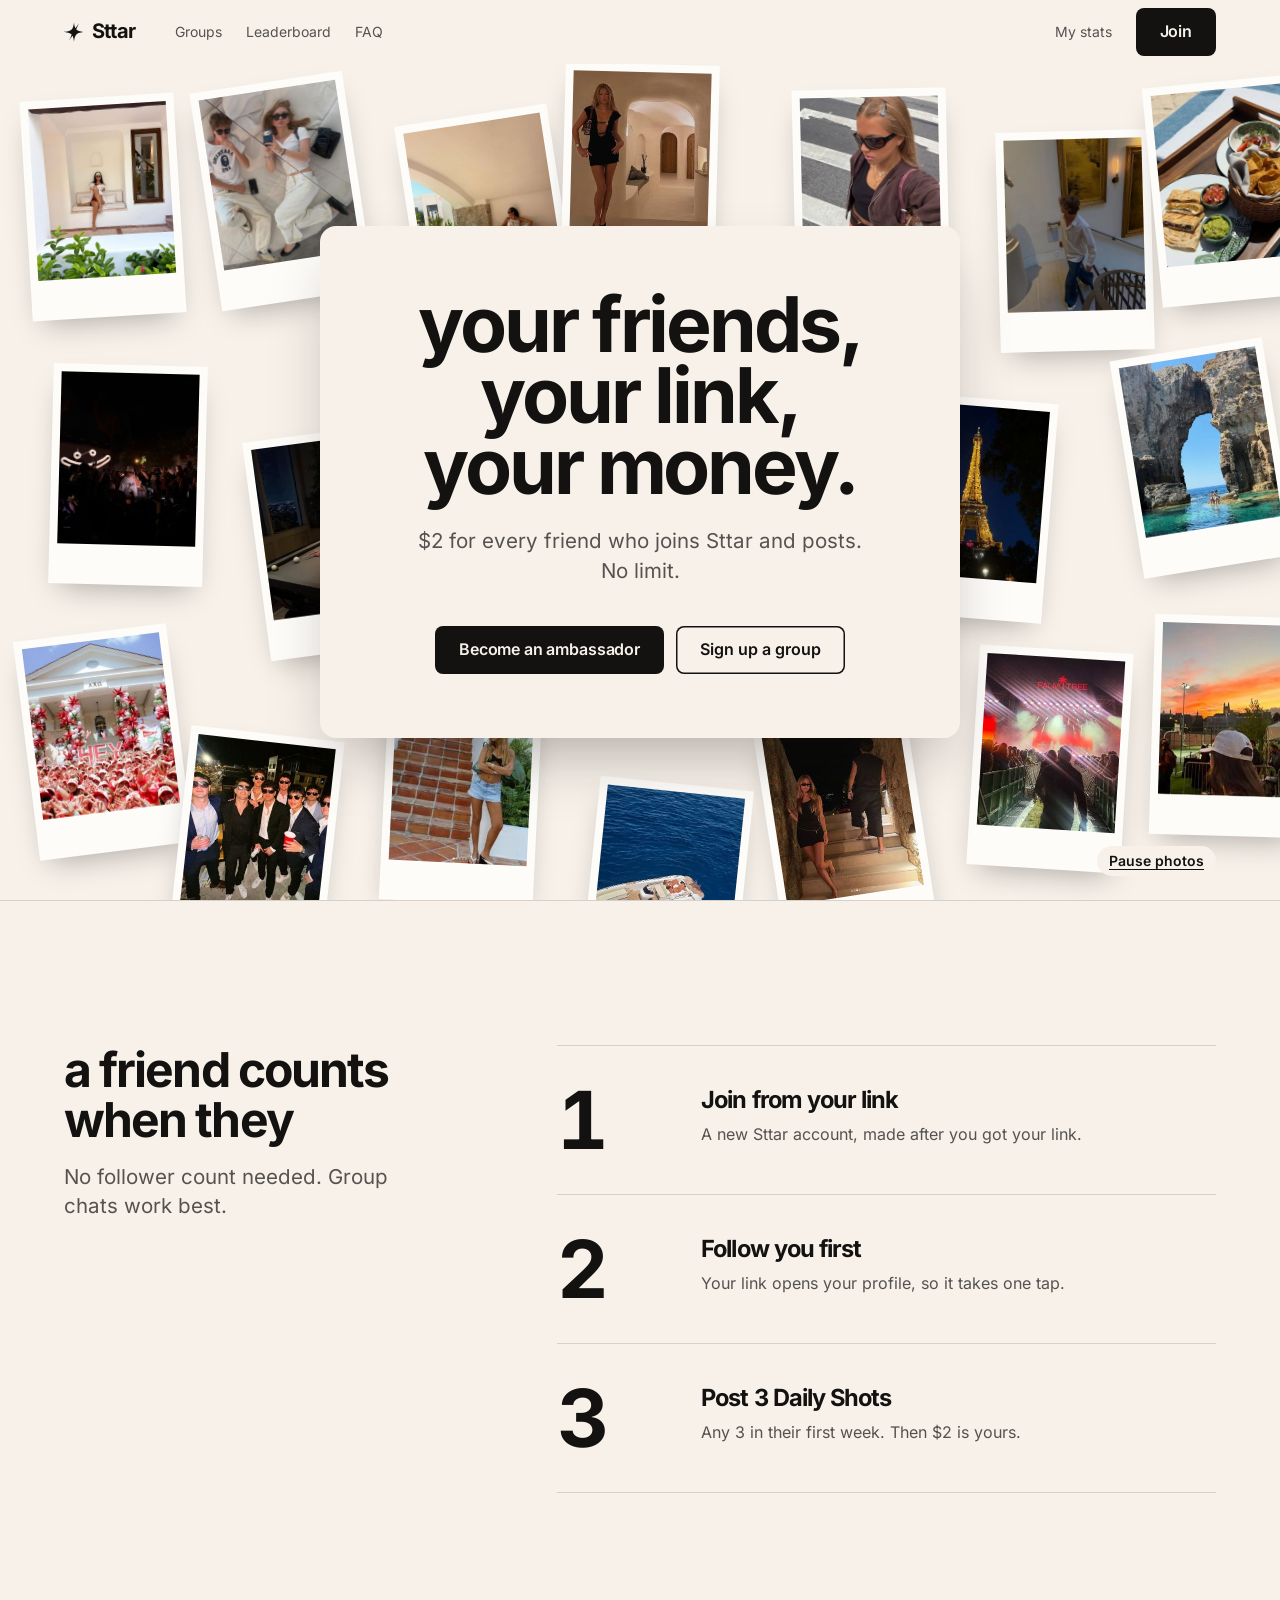
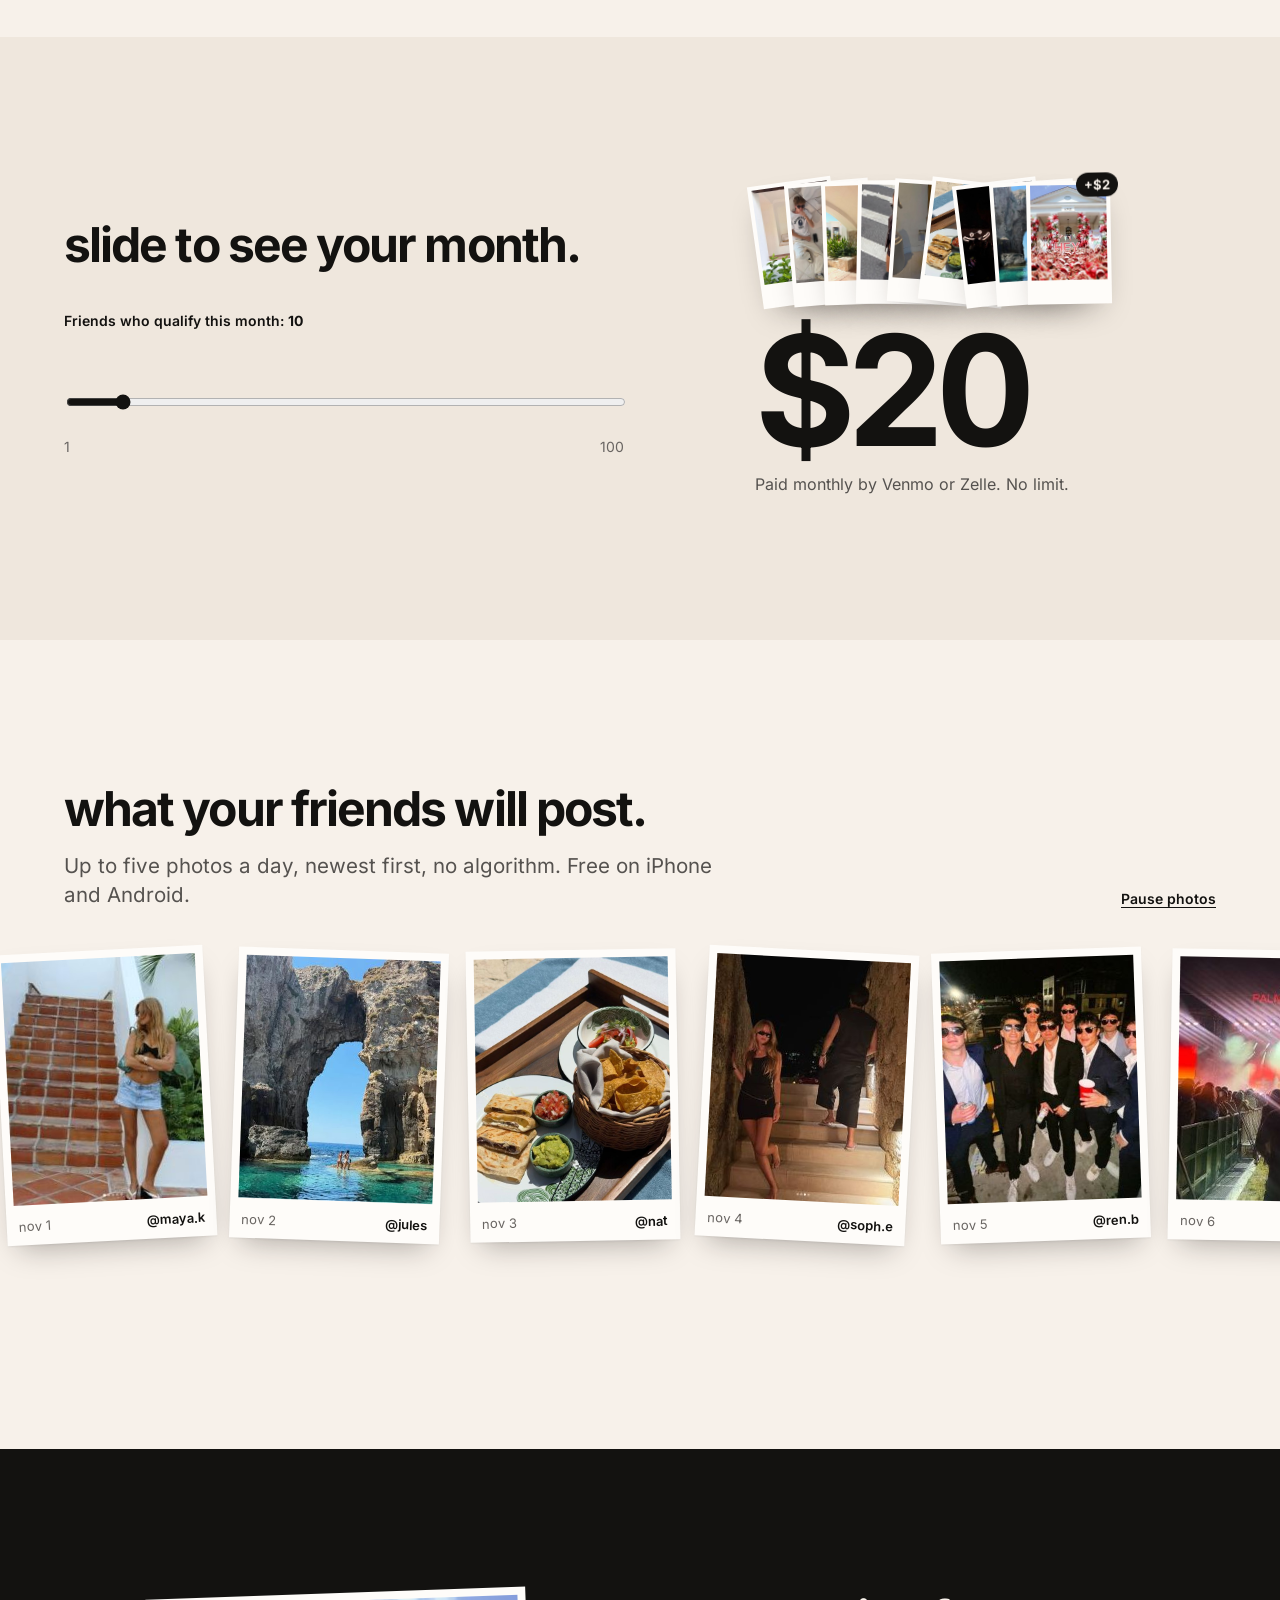
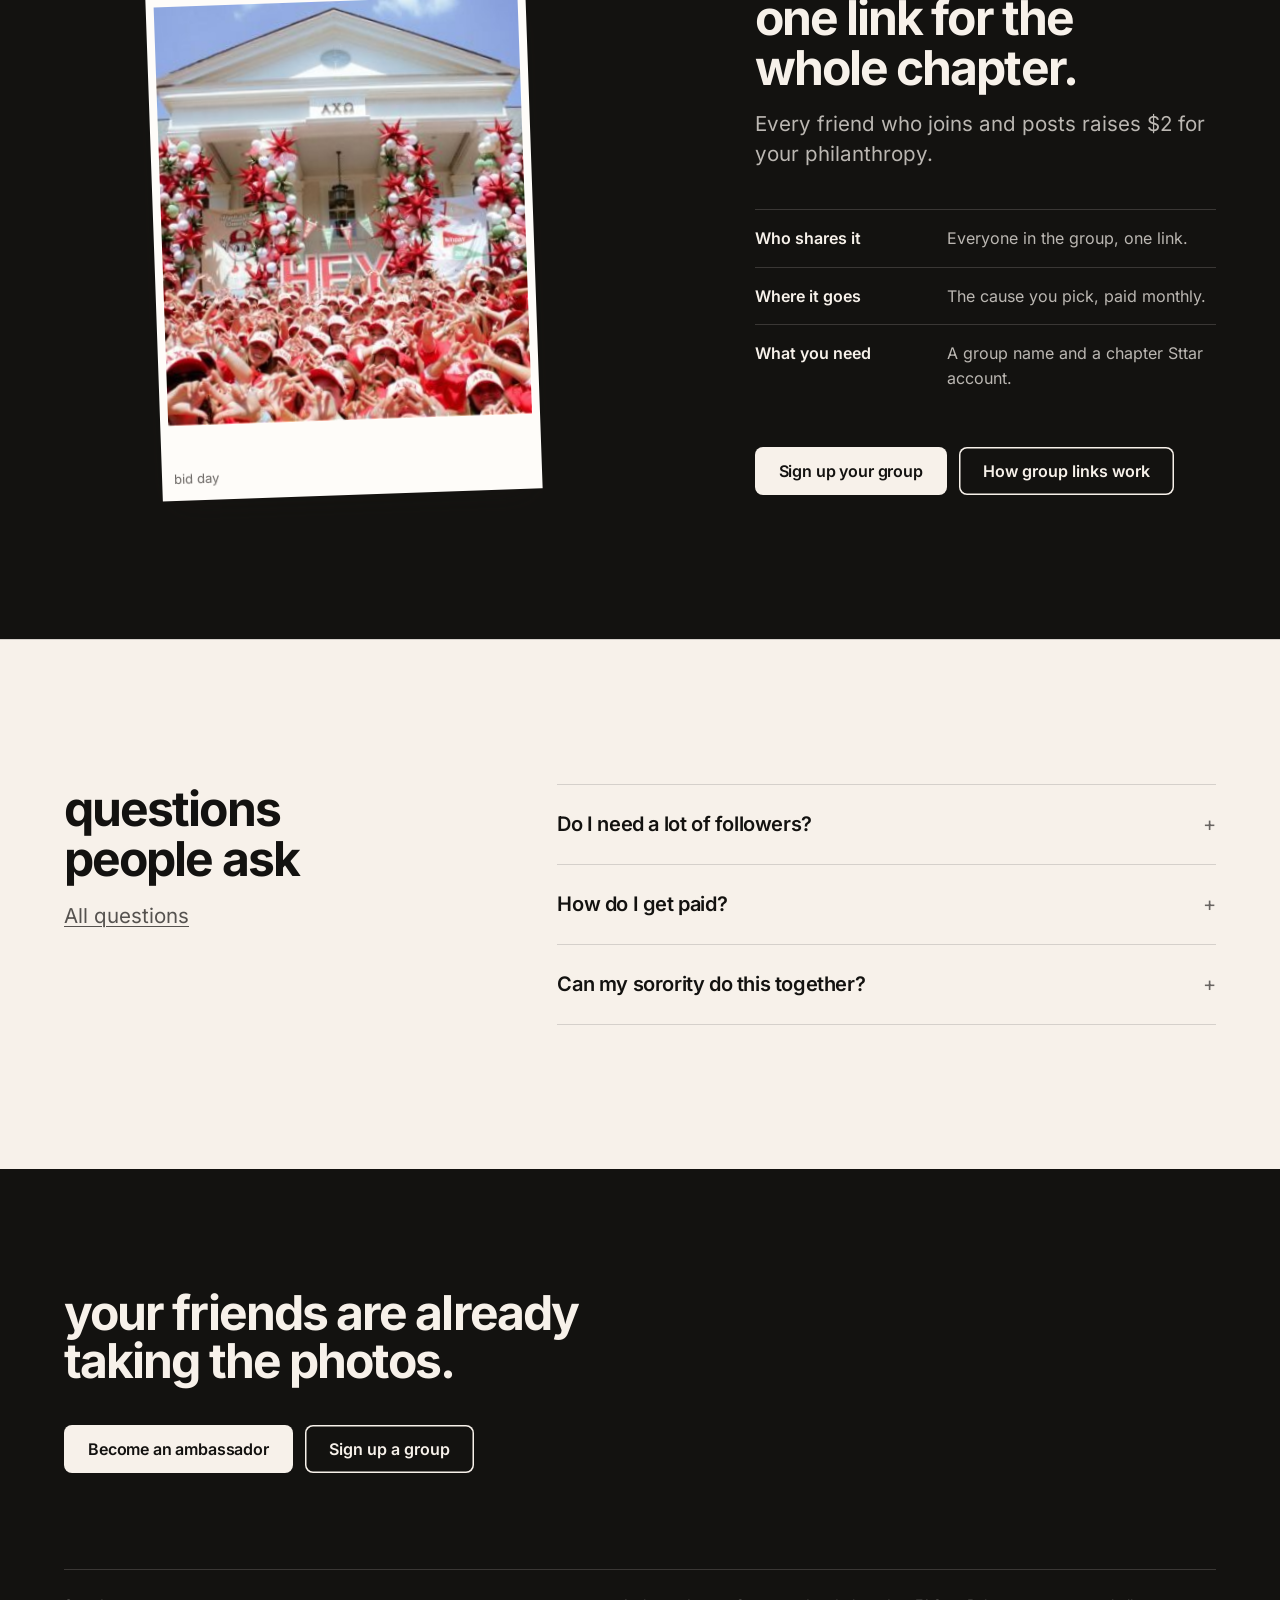
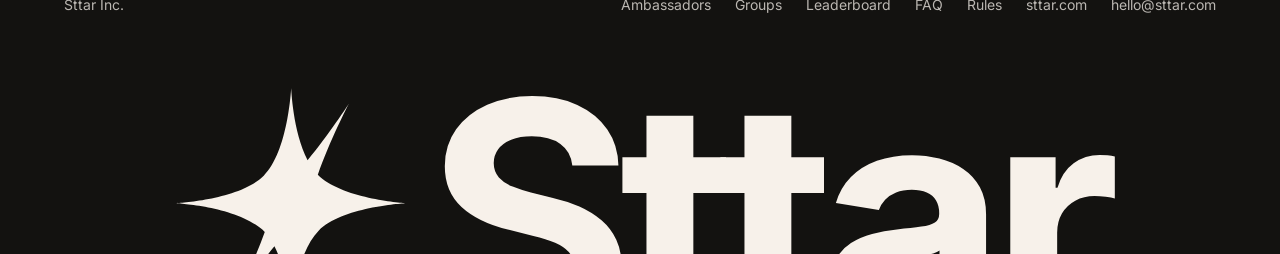
==== commit 1ea116e6: "Redesign: polaroid wall, no earnings cap" ====
--- a/index.html
+++ b/index.html
@@ -2,204 +2,210 @@
 <html lang="en">
 <head>
 <meta charset="utf-8">
+<script>document.documentElement.classList.add("js")</script>
 <meta name="viewport" content="width=device-width, initial-scale=1, viewport-fit=cover">
-<title>Sttar Ambassadors: get paid to bring your friends</title>
-<meta name="description" content="Become a Sttar ambassador. Get your own invite link and earn for every friend who joins Sttar and starts posting. Groups and chapters can raise money for their cause.">
+<title>Sttar ambassadors: get paid to bring your friends</title>
+<meta name="description" content="Get your own Sttar invite link and earn $2 for every friend who joins and starts posting. No limit. Groups raise money for their cause.">
 <link rel="canonical" href="https://grow.sttar.com/">
 <meta property="og:type" content="website">
 <meta property="og:site_name" content="Sttar">
 <meta property="og:url" content="https://grow.sttar.com/">
-<meta property="og:title" content="Sttar Ambassadors: get paid to bring your friends">
-<meta property="og:description" content="Get your own invite link and earn for every friend who joins Sttar and starts posting.">
+<meta property="og:title" content="Sttar ambassadors: get paid to bring your friends">
+<meta property="og:description" content="Get your own Sttar invite link and earn $2 for every friend who joins and starts posting. No limit. Groups raise money for their cause.">
 <meta property="og:image" content="https://sttar.com/assets/og-image.jpg">
 <meta name="twitter:card" content="summary_large_image">
 <meta name="theme-color" content="#F7F1EA">
 <link rel="icon" href="https://sttar.com/favicon.ico" sizes="any">
 <link rel="apple-touch-icon" href="https://sttar.com/assets/apple-touch-icon.png">
-<link rel="preconnect" href="https://fonts.googleapis.com">
-<link rel="preconnect" href="https://fonts.gstatic.com" crossorigin>
-<link rel="stylesheet" href="https://fonts.googleapis.com/css2?family=Inter:wght@400;500;600;700;800&display=swap">
-<link rel="stylesheet" href="/assets/grow.css">
+<link rel="preload" href="assets/fonts/inter-latin-400-normal.woff2" as="font" type="font/woff2" crossorigin>
+<link rel="preload" href="assets/fonts/inter-latin-700-normal.woff2" as="font" type="font/woff2" crossorigin>
+<link rel="stylesheet" href="assets/site.css">
 </head>
 <body data-page="home">
-
-<!-- HERO -->
-<section class="hero">
-  <div class="container hero-grid">
-    <div>
-      <span class="eyebrow pill">Sttar Ambassadors</span>
-      <h1 class="h-xl">get paid to bring your friends.</h1>
-      <p class="lede">Sttar is five photos a day with your people. Share your link and earn <b data-rate>$2</b> for every friend who joins and starts posting.</p>
-      <div class="btn-row">
-        <a class="btn" href="/signup/">Become an ambassador</a>
-        <a class="btn ghost" href="#how">How it works</a>
-      </div>
-      <p class="hero-note">Free to join. Takes a minute. You need a Sttar account.</p>
-    </div>
-    <div class="hero-art" aria-hidden="true">
-      <div class="stack" id="stack">
-        <div class="polaroid p1"><div class="ph"><img src="https://raw.githubusercontent.com/SttarTeamManager/sttar.com-page-images/refs/heads/main/sttar.com-page-images/photo%20(3).jpg" alt=""></div><div class="meta"><span>nov 14</span><b>@maya.k</b></div></div>
-        <div class="polaroid p2"><div class="ph"><img src="https://raw.githubusercontent.com/SttarTeamManager/sttar.com-page-images/refs/heads/main/sttar.com-page-images/photo%20(8).jpg" alt=""></div><div class="meta"><span>nov 15</span><b>@jules</b></div></div>
-        <div class="polaroid p3"><div class="ph"><img src="https://raw.githubusercontent.com/SttarTeamManager/sttar.com-page-images/refs/heads/main/sttar.com-page-images/photo%20(13).jpg" alt=""></div><div class="meta"><span>nov 16</span><b>@soph.e</b></div></div>
-        <div class="chip c1"><span class="dot">+1</span>a friend joined from your link</div>
-        <div class="chip c2"><span class="dot" data-rate>$2</span>they posted 3 Daily Shots</div>
-      </div>
-    </div>
-  </div>
-</section>
-
-<!-- LIVE NUMBERS (shown only once there is real activity) -->
-<section class="section tight" id="numbers" hidden style="padding-top:0">
-  <div class="container">
-    <div class="band reveal">
-      <div class="card"><div class="v" id="t-amb">0</div><div class="l">ambassadors</div></div>
-      <div class="card"><div class="v" id="t-grp">0</div><div class="l">groups</div></div>
-      <div class="card"><div class="v" id="t-fr">0</div><div class="l">friends brought in</div></div>
-      <div class="card"><div class="v" id="t-paid">$0</div><div class="l">paid out</div></div>
-    </div>
-  </div>
-</section>
-
-<!-- HOW IT WORKS -->
-<section class="section" id="how" style="padding-top:clamp(24px,4vw,48px)">
-  <div class="container">
-    <div class="sec-head reveal">
-      <span class="eyebrow">How it works</span>
-      <h2 class="h-lg">three steps.<br>no follower count needed.</h2>
-    </div>
-    <div class="grid3">
-      <div class="card step reveal"><div class="n">1</div><h3>Get your link</h3><p>Sign up with your Sttar account and you get your own invite link right away.</p></div>
-      <div class="card step reveal"><div class="n">2</div><h3>Share it</h3><p>Group chats, your story, a TikTok. Your link opens your Sttar profile so friends follow you first.</p></div>
-      <div class="card step reveal"><div class="n">3</div><h3>Get paid</h3><p>Earn <b data-rate>$2</b> for each new friend who posts <span data-shots>3</span> Daily Shots in their first <span data-days>week</span>. Track it all live.</p></div>
-    </div>
-  </div>
-</section>
-
-<!-- CALCULATOR -->
-<section class="section" id="calcsec" style="padding-top:0">
-  <div class="container">
-    <div class="card reveal" style="padding:clamp(28px,4vw,52px)">
-      <div class="calc">
-        <div>
-          <span class="eyebrow">What you could earn</span>
-          <h2 class="h-md">bring <span id="calc-n">10</span> friends this month</h2>
-          <input class="range" id="calc" type="range" min="1" max="40" value="10" aria-label="Friends brought in this month">
-          <div class="range-labels"><span>1 friend</span><span>40 friends</span></div>
-        </div>
-        <div>
-          <div class="big" id="calc-out">$20</div>
-          <p class="sub" id="calc-note">Paid monthly by Venmo or Zelle. Up to $50 a month per person.</p>
-        </div>
-      </div>
-    </div>
-  </div>
-</section>
-
-<!-- GROUPS -->
-<section class="section dark">
-  <div class="container split">
+<main>
+<section class="wall" id="wall">
+  <div class="wall-photos" aria-hidden="true">
+    <figure class="fl" style="left:2%;top:4%;--r:-3.5deg;--t:8.9s;--d:-2.6s"><img src="assets/img/s4.jpg" alt="" width="560" height="700"></figure>
+    <figure class="fl" style="left:16%;top:2%;--r:-8.6deg;--t:11.2s;--d:-1.5s"><img src="assets/img/s3.jpg" alt="" width="560" height="700"></figure>
+    <figure class="fl" style="left:32%;top:6%;--r:-8.8deg;--t:11.0s;--d:-0.1s"><img src="assets/img/s6.jpg" alt="" width="560" height="700"></figure>
+    <figure class="fl" style="left:62%;top:3%;--r:-1.3deg;--t:8.4s;--d:-0.4s"><img src="assets/img/s7.jpg" alt="" width="560" height="700"></figure>
+    <figure class="fl" style="left:78%;top:8%;--r:-1.5deg;--t:13.0s;--d:-0.5s"><img src="assets/img/s1.jpg" alt="" width="560" height="700"></figure>
+    <figure class="fl" style="left:90%;top:2%;--r:-5.5deg;--t:11.8s;--d:-3.8s"><img src="assets/img/s5.jpg" alt="" width="560" height="700"></figure>
+    <figure class="fl" style="left:4%;top:36%;--r:1.5deg;--t:10.4s;--d:-3.9s"><img src="assets/img/s25.jpg" alt="" width="560" height="700"></figure>
+    <figure class="fl" style="left:88%;top:34%;--r:-9.1deg;--t:13.2s;--d:-1.2s"><img src="assets/img/s12.jpg" alt="" width="560" height="700"></figure>
+    <figure class="fl" style="left:2%;top:68%;--r:-7.1deg;--t:8.7s;--d:-1.2s"><img src="assets/img/s22.jpg" alt="" width="560" height="700" loading="lazy"></figure>
+    <figure class="fl" style="left:14%;top:80%;--r:6.3deg;--t:9.1s;--d:-2.3s"><img src="assets/img/s21.jpg" alt="" width="560" height="700" loading="lazy"></figure>
+    <figure class="fl fl-extra" style="left:30%;top:74%;--r:2.8deg;--t:10.2s;--d:-2.2s"><img src="assets/img/s9.jpg" alt="" width="560" height="700" loading="lazy"></figure>
+    <figure class="fl fl-extra" style="left:60%;top:78%;--r:-8.7deg;--t:8.4s;--d:-0.8s"><img src="assets/img/s10.jpg" alt="" width="560" height="700" loading="lazy"></figure>
+    <figure class="fl fl-extra" style="left:76%;top:70%;--r:3.6deg;--t:10.6s;--d:-1.3s"><img src="assets/img/s14.jpg" alt="" width="560" height="700" loading="lazy"></figure>
+    <figure class="fl fl-extra" style="left:90%;top:66%;--r:1.7deg;--t:10.7s;--d:-1.2s"><img src="assets/img/s17.jpg" alt="" width="560" height="700" loading="lazy"></figure>
+    <figure class="fl fl-extra" style="left:46%;top:86%;--r:5.9deg;--t:12.2s;--d:-1.0s"><img src="assets/img/s24.jpg" alt="" width="560" height="700" loading="lazy"></figure>
+    <figure class="fl fl-extra" style="left:44%;top:0%;--r:1.5deg;--t:11.2s;--d:-3.5s"><img src="assets/img/s11.jpg" alt="" width="560" height="700" loading="lazy"></figure>
+    <figure class="fl fl-extra" style="left:70%;top:40%;--r:4.6deg;--t:9.7s;--d:-3.9s"><img src="assets/img/s19.jpg" alt="" width="560" height="700" loading="lazy"></figure>
+    <figure class="fl fl-extra" style="left:20%;top:44%;--r:-7.6deg;--t:10.5s;--d:-3.0s"><img src="assets/img/s23.jpg" alt="" width="560" height="700" loading="lazy"></figure>
+  </div>
+  <div class="wall-card">
+    <h1>your friends, your link, your money.</h1>
+    <p class="lead"><span data-rate>$2</span> for every friend who joins Sttar and posts. No limit.</p>
+    <div class="actions"><a class="btn" href="/signup/">Become an ambassador</a><a class="btn-quiet" href="/signup/?group">Sign up a group</a></div>
+  </div>
+  <button class="textlink wall-pause" type="button" data-pause="wall" aria-pressed="false">Pause photos</button>
+</section>
+
+<section class="sec-s" id="numbers" hidden>
+  <div class="container figures">
+    <div><b id="t-amb">0</b><span>ambassadors</span></div>
+    <div><b id="t-grp">0</b><span>groups</span></div>
+    <div><b id="t-fr">0</b><span>friends brought in</span></div>
+    <div><b id="t-paid">$0</b><span>paid out</span></div>
+  </div>
+</section>
+
+<section class="sec rule-top" id="how">
+  <div class="container grid12 rows">
+    <div class="rows-head">
+      <h2>a friend counts when they</h2>
+      <p class="lead">No follower count needed. Group chats work best.</p>
+    </div>
+    <ol class="rule rows-body">
+      <li class="reveal" style="--n:0"><div><h3>Join from your link</h3><p>A new Sttar account, made after you got your link.</p></div></li>
+      <li class="reveal" style="--n:1"><div><h3>Follow you first</h3><p>Your link opens your profile, so it takes one tap.</p></div></li>
+      <li class="reveal" style="--n:2"><div><h3>Post <span data-shots>3</span> Daily Shots</h3><p>Any <span data-shots>3</span> in their first <span data-days>week</span>. Then <span data-rate>$2</span> is yours.</p></div></li>
+    </ol>
+  </div>
+</section>
+
+<section class="sec well" id="month">
+  <div class="container grid12 month">
+    <div class="month-control">
+      <h2>slide to see your month.</h2>
+      <label class="mt-xl" for="calc">Friends who qualify this month: <b id="calc-n">10</b></label>
+      <input class="range" id="calc" type="range" min="1" max="100" value="10">
+      <div class="range-ends"><span>1</span><span>100</span></div>
+    </div>
+    <div class="month-out">
+      <div class="calc-pile" id="calc-pile" aria-hidden="true"></div>
+      <div class="figure-xl" id="calc-out" aria-live="polite">$20</div>
+      <p id="calc-note">Paid monthly by Venmo or Zelle. No limit.</p>
+    </div>
+  </div>
+</section>
+
+<section class="sec" id="feed">
+  <div class="container rail-head">
     <div class="reveal">
-      <span class="eyebrow">For sororities, frats and clubs</span>
-      <h2 class="h-lg">one link for your whole chapter.</h2>
-      <p class="lede" style="margin-top:18px">Your group gets one tracked link to share. Every friend who joins and posts raises money for your philanthropy or any cause you pick.</p>
-      <ul class="tick">
-        <li>One link everyone in the group can share</li>
-        <li>Earnings go to your cause, not one person</li>
-        <li>Live stats for your chapter</li>
-      </ul>
-      <div class="btn-row" style="margin-top:32px">
-        <a class="btn light" href="/signup/?group">Sign up your group</a>
-        <a class="btn ghost-light" href="/groups/">Learn more</a>
-      </div>
-    </div>
-    <div class="reveal">
-      <div class="card groupcard">
-        <div class="gname">Your Chapter</div>
-        <div class="gl">raising for your philanthropy</div>
-        <div class="raise"><span>raised this month</span><b id="g-amt">$64</b></div>
-        <div class="bar"><i></i></div>
-        <span class="example">EXAMPLE</span>
-      </div>
-    </div>
-  </div>
-</section>
-
-<!-- LEADERBOARD PREVIEW (shown once there are at least 3 ambassadors on it) -->
-<section class="section" id="lbsec" hidden>
-  <div class="container" style="max-width:640px">
-    <div class="sec-head center reveal">
-      <span class="eyebrow">This month</span>
-      <h2 class="h-lg">top ambassadors</h2>
-    </div>
-    <div class="card reveal" id="lb"></div>
-    <p class="center" style="margin-top:18px"><a class="linkish" href="/leaderboard/">See the full leaderboard</a></p>
-  </div>
-</section>
-
-<!-- WHAT IS Sttar -->
-<section class="section">
-  <div class="container">
-    <div class="sec-head reveal">
-      <span class="eyebrow">What you're sharing</span>
-      <h2 class="h-lg">an app your friends<br>will actually use.</h2>
-    </div>
-    <div class="grid3">
-      <div class="card step reveal"><h3>Five shots a day</h3><p>Up to five photos a day with your people. No captions to stress over, just what today looked like.</p></div>
-      <div class="card step reveal"><h3>No algorithm</h3><p>Your friends' Daily Shots, newest first. You see the people you follow, not whatever goes viral.</p></div>
-      <div class="card step reveal"><h3>Your archive</h3><p>Every day gets a cover, months become semesters, and it quietly turns into the archive of your life.</p></div>
-    </div>
-  </div>
-</section>
-
-<!-- FAQ PREVIEW -->
-<section class="section" style="padding-top:0">
-  <div class="container" style="max-width:820px">
-    <div class="sec-head reveal"><span class="eyebrow">Questions</span><h2 class="h-lg">quick answers</h2></div>
-    <div class="faq reveal">
-      <details><summary>Do I need a lot of followers?</summary><p>No. Most friends join from group chats and direct messages. If you have friends who'd use Sttar, you can do this.</p></details>
-      <details><summary>Who counts as a friend?</summary><p>Someone who makes a brand-new Sttar account from your link, follows you first, and posts <span data-shots>3</span> Daily Shots in their first <span data-days>week</span>.</p></details>
+      <h2>what your friends will post.</h2>
+      <p class="lead">Up to five photos a day, newest first, no algorithm. Free on iPhone and Android.</p>
+    </div>
+    <button class="textlink" type="button" data-pause="rail" aria-pressed="false">Pause photos</button>
+  </div>
+  <div class="rail" id="rail" data-rail>
+    <div class="rail-track">
+      <figure class="mini" style="--r:-3deg"><img src="assets/img/s9.jpg" alt="A Daily Shot from a Sttar user" width="560" height="700" loading="lazy"><figcaption><span>nov 1</span><b>@maya.k</b></figcaption></figure>
+      <figure class="mini" style="--r:2deg"><img src="assets/img/s12.jpg" alt="A Daily Shot from a Sttar user" width="560" height="700" loading="lazy"><figcaption><span>nov 2</span><b>@jules</b></figcaption></figure>
+      <figure class="mini" style="--r:-1deg"><img src="assets/img/s5.jpg" alt="A Daily Shot from a Sttar user" width="560" height="700" loading="lazy"><figcaption><span>nov 3</span><b>@nat</b></figcaption></figure>
+      <figure class="mini" style="--r:3deg"><img src="assets/img/s10.jpg" alt="A Daily Shot from a Sttar user" width="560" height="700" loading="lazy"><figcaption><span>nov 4</span><b>@soph.e</b></figcaption></figure>
+      <figure class="mini" style="--r:-2deg"><img src="assets/img/s21.jpg" alt="A Daily Shot from a Sttar user" width="560" height="700" loading="lazy"><figcaption><span>nov 5</span><b>@ren.b</b></figcaption></figure>
+      <figure class="mini" style="--r:1deg"><img src="assets/img/s14.jpg" alt="A Daily Shot from a Sttar user" width="560" height="700" loading="lazy"><figcaption><span>nov 6</span><b>@lucia_b</b></figcaption></figure>
+      <figure class="mini" style="--r:-3deg"><img src="assets/img/s17.jpg" alt="A Daily Shot from a Sttar user" width="560" height="700" loading="lazy"><figcaption><span>nov 7</span><b>@theo</b></figcaption></figure>
+      <figure class="mini" style="--r:2deg"><img src="assets/img/s24.jpg" alt="A Daily Shot from a Sttar user" width="560" height="700" loading="lazy"><figcaption><span>nov 8</span><b>@emma.w</b></figcaption></figure>
+      <figure class="mini" style="--r:-1deg"><img src="assets/img/s11.jpg" alt="A Daily Shot from a Sttar user" width="560" height="700" loading="lazy"><figcaption><span>nov 9</span><b>@liv</b></figcaption></figure>
+      <figure class="mini" style="--r:3deg"><img src="assets/img/s22.jpg" alt="A Daily Shot from a Sttar user" width="560" height="700" loading="lazy"><figcaption><span>nov 10</span><b>@jonah</b></figcaption></figure>
+      <figure class="mini" style="--r:-2deg"><img src="assets/img/s15.jpg" alt="A Daily Shot from a Sttar user" width="560" height="700" loading="lazy"><figcaption><span>nov 11</span><b>@maya.k</b></figcaption></figure>
+      <figure class="mini" style="--r:2deg"><img src="assets/img/s19.jpg" alt="A Daily Shot from a Sttar user" width="560" height="700" loading="lazy"><figcaption><span>nov 12</span><b>@nat</b></figcaption></figure>
+      <figure class="mini" style="--r:-1deg"><img src="assets/img/s23.jpg" alt="A Daily Shot from a Sttar user" width="560" height="700" loading="lazy"><figcaption><span>nov 13</span><b>@jules</b></figcaption></figure>
+      <figure class="mini" style="--r:1deg"><img src="assets/img/s16.jpg" alt="A Daily Shot from a Sttar user" width="560" height="700" loading="lazy"><figcaption><span>nov 14</span><b>@ren.b</b></figcaption></figure>
+      <figure class="mini" style="--r:-3deg" aria-hidden="true"><img src="assets/img/s9.jpg" alt="" width="560" height="700" loading="lazy"><figcaption><span>nov 1</span><b>@maya.k</b></figcaption></figure>
+      <figure class="mini" style="--r:2deg" aria-hidden="true"><img src="assets/img/s12.jpg" alt="" width="560" height="700" loading="lazy"><figcaption><span>nov 2</span><b>@jules</b></figcaption></figure>
+      <figure class="mini" style="--r:-1deg" aria-hidden="true"><img src="assets/img/s5.jpg" alt="" width="560" height="700" loading="lazy"><figcaption><span>nov 3</span><b>@nat</b></figcaption></figure>
+      <figure class="mini" style="--r:3deg" aria-hidden="true"><img src="assets/img/s10.jpg" alt="" width="560" height="700" loading="lazy"><figcaption><span>nov 4</span><b>@soph.e</b></figcaption></figure>
+      <figure class="mini" style="--r:-2deg" aria-hidden="true"><img src="assets/img/s21.jpg" alt="" width="560" height="700" loading="lazy"><figcaption><span>nov 5</span><b>@ren.b</b></figcaption></figure>
+      <figure class="mini" style="--r:1deg" aria-hidden="true"><img src="assets/img/s14.jpg" alt="" width="560" height="700" loading="lazy"><figcaption><span>nov 6</span><b>@lucia_b</b></figcaption></figure>
+      <figure class="mini" style="--r:-3deg" aria-hidden="true"><img src="assets/img/s17.jpg" alt="" width="560" height="700" loading="lazy"><figcaption><span>nov 7</span><b>@theo</b></figcaption></figure>
+      <figure class="mini" style="--r:2deg" aria-hidden="true"><img src="assets/img/s24.jpg" alt="" width="560" height="700" loading="lazy"><figcaption><span>nov 8</span><b>@emma.w</b></figcaption></figure>
+      <figure class="mini" style="--r:-1deg" aria-hidden="true"><img src="assets/img/s11.jpg" alt="" width="560" height="700" loading="lazy"><figcaption><span>nov 9</span><b>@liv</b></figcaption></figure>
+      <figure class="mini" style="--r:3deg" aria-hidden="true"><img src="assets/img/s22.jpg" alt="" width="560" height="700" loading="lazy"><figcaption><span>nov 10</span><b>@jonah</b></figcaption></figure>
+      <figure class="mini" style="--r:-2deg" aria-hidden="true"><img src="assets/img/s15.jpg" alt="" width="560" height="700" loading="lazy"><figcaption><span>nov 11</span><b>@maya.k</b></figcaption></figure>
+      <figure class="mini" style="--r:2deg" aria-hidden="true"><img src="assets/img/s19.jpg" alt="" width="560" height="700" loading="lazy"><figcaption><span>nov 12</span><b>@nat</b></figcaption></figure>
+      <figure class="mini" style="--r:-1deg" aria-hidden="true"><img src="assets/img/s23.jpg" alt="" width="560" height="700" loading="lazy"><figcaption><span>nov 13</span><b>@jules</b></figcaption></figure>
+      <figure class="mini" style="--r:1deg" aria-hidden="true"><img src="assets/img/s16.jpg" alt="" width="560" height="700" loading="lazy"><figcaption><span>nov 14</span><b>@ren.b</b></figcaption></figure>
+    </div>
+  </div>
+</section>
+
+<section class="sec on-ink" id="groups">
+  <div class="container grid12 split flip">
+    <div class="split-art">
+      <figure class="photo reveal"><img src="assets/img/chapter.jpg" width="329" height="379" alt="A sorority chapter on bid day" loading="lazy"><figcaption>bid day</figcaption></figure>
+    </div>
+    <div class="split-text">
+      <h2>one link for the whole chapter.</h2>
+      <p class="lead">Every friend who joins and posts raises <span data-grate>$2</span> for your philanthropy.</p>
+      <dl class="facts">
+        <div><dt>Who shares it</dt><dd>Everyone in the group, one link.</dd></div>
+        <div><dt>Where it goes</dt><dd>The cause you pick, paid monthly.</dd></div>
+        <div><dt>What you need</dt><dd>A group name and a chapter Sttar account.</dd></div>
+      </dl>
+      <div class="actions mt-xl"><a class="btn" href="/signup/?group">Sign up your group</a><a class="btn-quiet" href="/groups/">How group links work</a></div>
+    </div>
+  </div>
+</section>
+
+<section class="sec" id="lbsec" hidden>
+  <div class="container grid12 rows">
+    <div class="rows-head"><h2>top ambassadors this month</h2><p class="lead"><a href="/leaderboard/">Full leaderboard</a></p></div>
+    <div class="rows-body"><table class="board"><thead><tr><th scope="col">Rank</th><th scope="col">Ambassador</th><th scope="col">Qualified</th><th scope="col">Joined</th></tr></thead><tbody id="lb"></tbody></table></div>
+  </div>
+</section>
+
+<section class="sec rule-top">
+  <div class="container grid12 rows">
+    <div class="rows-head"><h2>questions people ask</h2><p class="lead"><a href="/faq/">All questions</a></p></div>
+    <div class="rows-body faq">
+      <details><summary>Do I need a lot of followers?</summary><p>No. Most friends join from group chats and texts. If you have friends who would use Sttar, you can do this.</p></details>
       <details><summary>How do I get paid?</summary><p>Once a month by Venmo or Zelle. You add where to send it on your stats page.</p></details>
-      <details><summary>Can my sorority do this together?</summary><p>Yes. Sign up as a group and your chapter gets one link. Earnings go to the cause you pick, like your philanthropy.</p></details>
-    </div>
-    <p style="margin-top:22px"><a class="linkish" href="/faq/">All questions</a></p>
-  </div>
-</section>
-
-<script src="/assets/grow.js"></script>
-<script src="/assets/site.js"></script>
+      <details><summary>Can my sorority do this together?</summary><p>Yes. Sign up as a group and your chapter gets one link. The money goes to the cause you pick.</p></details>
+    </div>
+  </div>
+</section>
+</main>
+
+<script src="assets/grow.js"></script>
+<script src="assets/site.js"></script>
 <script>
 (function () {
   var G = window.GROW, $ = function (id) { return document.getElementById(id); };
-  var P = { rate: 2, cap: 50, groupRate: 2, shots: 3, days: 7, showEarnings: true };
-
-  setTimeout(function () { $("stack").classList.add("in"); }, 250);
-
-  function calc() {
+  var P = { rate: 2, cap: 0, groupRate: 2, shots: 3, days: 7, showEarnings: true };
+    function calc() {
     var n = Number($("calc").value), amt = n * P.rate;
     if (P.cap > 0) amt = Math.min(amt, P.cap);
     $("calc-n").textContent = n;
+    pile(Math.min(n, 9));
     $("calc-out").textContent = G.money(amt);
-    $("calc-note").textContent = "Paid monthly by Venmo or Zelle." + (P.cap > 0 ? " Up to " + G.money(P.cap) + " a month per person." : "");
+    $("calc-note").textContent = "Paid monthly by Venmo or Zelle." + (P.cap > 0 ? " Up to " + G.money(P.cap) + " a month." : " No limit.");
+  }
+  var PICS = ["s4", "s3", "s6", "s7", "s1", "s5", "s25", "s12", "s22"], shown = 0;
+  function pile(k) {
+    var box = $("calc-pile");
+    while (shown < k) {
+      var f = document.createElement("figure"); f.className = "pp";
+      f.style.setProperty("--r", (((shown * 37) % 17) - 8) + "deg"); f.style.setProperty("--k", shown);
+      f.innerHTML = '<img src="assets/img/' + PICS[shown] + '.jpg" alt=""><span>+$2</span>';
+      box.appendChild(f); shown++;
+    }
+    while (shown > k) { box.removeChild(box.lastChild); shown--; }
   }
   $("calc").addEventListener("input", calc);
   calc();
-
   G.get({ a: "public" }).then(function (d) {
     if (!d || !d.ok) return;
-    P = d.program;
-    G.fill(P);
-    if (!P.showEarnings) {
-      document.querySelector(".hero h1").textContent = "bring your friends to Sttar.";
-      $("calcsec").hidden = true;
-    }
-    $("g-amt").textContent = G.money(32 * (P.groupRate || P.rate));
+    P = d.program; G.fill(P);
+    if (!P.showEarnings) { document.querySelector(".hero h1").textContent = "bring your friends to Sttar."; $("month").hidden = true; }
     calc();
-
     if (d.totals) {
       $("numbers").hidden = false;
-      $("t-amb").textContent = d.totals.ambassadors; $("t-grp").textContent = d.totals.groups;
-      $("t-fr").textContent = d.totals.friends;
-      if (d.totals.paid === null) $("t-paid").closest(".card").hidden = true; else $("t-paid").textContent = G.money(d.totals.paid);
+      $("t-amb").textContent = d.totals.ambassadors; $("t-grp").textContent = d.totals.groups; $("t-fr").textContent = d.totals.friends;
+      if (d.totals.paid === null) $("t-paid").parentNode.hidden = true; else $("t-paid").textContent = G.money(d.totals.paid);
     }
     if (d.people && d.people.length >= 3) {
       $("lbsec").hidden = false;
--- a/assets/site.css
+++ b/assets/site.css
@@ -0,0 +1,347 @@
+/* Hallmark · shape: Split Studio, a join page built around the friend rule · genre: editorial · theme: brand · redesign: full · job: join
+ * paper: oklch(96.1% 0.011 72) · accent: oklch(61.3% 0.239 0) · display: Inter · body: Inter · hero: Corridor (/), Stage (/groups), Banner (/signup), Banner (/me), Banner (/leaderboard), Banner (/faq), Banner (/rules), Banner (/team) · nav: edge-aligned, the wordmark and the join action · footer: statement over a wordmark mast · signature: a wall of real Sttar Daily Shots floating around the offer
+ * axes: cream/grotesk/pink signal · posture: Restrained · contrast: pass · fold: pass · v2.0.0 */
+/* Hallmark · pre-emit critique: P4 H4 E4 S4 R4 V4 · weakest: S, the program could sit on any referral page; led with the friend rule and the real app instead of reward copy */
+/* Hallmark · waive 1 · --font-display is Inter, the face sttar.com and the Sttar app declare · the Sttar brand face is kept by this redesign of the ambassador pages */
+/* Hallmark · waive 44c · hero: Corridor (/) with the photos as a wall around the centred card · the Sttar Daily Shots surround the offer on purpose, so there is no visual beside the text */
+/* Hallmark · waive 78 · /faq and /rules are long documents whose heads are inline group labels under one h1 · the FAQ and rules read as one list of answers, not as sections */
+/* Hallmark · waive 42 · nav: edge-aligned, stamped above · the Sttar wordmark and the join action sit where sttar.com's own bar puts them */
+@import url("./tokens.css");
+@import url("./base.css");
+
+@font-face { font-family: "Inter"; font-style: normal; font-weight: 400; font-display: swap; src: url("./fonts/inter-latin-400-normal.woff2") format("woff2"); }
+@font-face { font-family: "Inter"; font-style: normal; font-weight: 600; font-display: swap; src: url("./fonts/inter-latin-600-normal.woff2") format("woff2"); }
+@font-face { font-family: "Inter"; font-style: normal; font-weight: 700; font-display: swap; src: url("./fonts/inter-latin-700-normal.woff2") format("woff2"); }
+
+/* ---------- page frame ---------- */
+:root { --nav-h: 64px; }
+body { padding-top: var(--nav-h); color: var(--color-ink-2); }
+h1, h2, h3 { color: var(--color-ink); }
+.wrap-narrow { max-width: 880px; }
+.muted { color: var(--color-muted); }
+.small { font-size: var(--text-sm); }
+.stack-sm > * + * { margin-top: var(--space-sm); }
+.stack-md > * + * { margin-top: var(--space-md); }
+.stack-lg > * + * { margin-top: var(--space-lg); }
+.mt-lg { margin-top: var(--space-lg); }
+.mt-xl { margin-top: var(--space-xl); }
+.mt-2xl { margin-top: var(--space-2xl); }
+.grid12 { display: grid; grid-template-columns: repeat(12, minmax(0, 1fr)); gap: var(--gap-columns); }
+
+/* ---------- nav ---------- */
+.nav { position: fixed; inset: 0 0 auto 0; z-index: var(--z-sticky-nav); height: var(--nav-h); background: var(--color-paper); border-bottom: var(--rule-hair) solid transparent; transition: border-color var(--dur-short) var(--ease-out); }
+.nav.scrolled { border-bottom-color: var(--color-rule); }
+.nav .container { height: 100%; display: flex; align-items: center; gap: var(--space-xl); }
+.wordmark { display: inline-flex; align-items: center; gap: var(--space-xs); color: var(--color-ink); text-decoration: none; font-weight: 700; font-size: var(--text-lg); letter-spacing: -0.04em; }
+.wordmark svg { width: 20px; height: 20px; }
+.nav-links { display: flex; gap: var(--space-lg); }
+.faq a { white-space: nowrap; }
+.nav-links a, .nav-right .link { color: var(--color-ink-2); text-decoration: none; font-size: var(--text-sm); font-weight: 400; white-space: nowrap; }
+.nav-links a:hover, .nav-right .link:hover { color: var(--color-ink); }
+.nav-links a[aria-current="page"] { color: var(--color-ink); text-decoration: underline; text-decoration-color: var(--color-accent); text-decoration-thickness: 2px; text-underline-offset: 0.4em; }
+.nav-right { margin-left: auto; display: flex; align-items: center; gap: var(--space-lg); }
+.menu-btn { display: none; width: 44px; height: 44px; border: 0; background: none; color: var(--color-ink); cursor: pointer; padding: 0; }
+.menu-btn svg { width: 22px; height: 22px; margin: auto; }
+.sheet { position: fixed; inset: var(--nav-h) 0 0 0; z-index: var(--z-sticky); background: var(--color-paper); padding: var(--space-lg) var(--gutter); display: flex; flex-direction: column; opacity: 0; transform: translateY(-8px); pointer-events: none; transition: opacity var(--dur-short) var(--ease-out), transform var(--dur-short) var(--ease-out); }
+.menu-open .sheet { opacity: 1; transform: none; pointer-events: auto; }
+.sheet a:not(.btn) { color: var(--color-ink); text-decoration: none; font-size: var(--text-2xl); font-weight: 700; letter-spacing: -0.04em; padding-block: var(--space-sm); border-bottom: var(--rule-hair) solid var(--color-rule); }
+.sheet .btn { margin-top: var(--space-xl); }
+@media (max-width: 60rem) { .nav-links, .nav-right .link { display: none; } .menu-btn { display: grid; } }
+@media (min-width: 60.01rem) { .sheet { display: none; } }
+
+/* ---------- controls ---------- */
+.btn { display: inline-flex; align-items: center; justify-content: center; min-height: 48px; padding: 0 var(--space-lg); border: 0; border-radius: var(--radius-control); background: var(--color-ink); color: var(--color-paper); font-size: var(--text-md); font-weight: 600; letter-spacing: -0.01em; text-decoration: none; white-space: nowrap; cursor: pointer; transition: background-color var(--dur-micro) var(--ease-out), transform var(--dur-micro) var(--ease-out); }
+.btn:hover { background: var(--color-ink-3); }
+.btn:active { transform: scale(0.98); }
+.btn:disabled { opacity: 0.55; cursor: not-allowed; }
+.btn-quiet { display: inline-flex; align-items: center; min-height: 48px; padding: 0 var(--space-lg); border-radius: var(--radius-control); color: var(--color-ink); box-shadow: inset 0 0 0 1.5px var(--color-ink); font-weight: 600; text-decoration: none; white-space: nowrap; background: transparent; border: 0; font-size: var(--text-md); cursor: pointer; transition: background-color var(--dur-micro) var(--ease-out); }
+.btn-quiet:hover { background: var(--color-paper-3); }
+.btn-quiet:active { transform: scale(0.98); }
+.btn-quiet:disabled { opacity: 0.55; cursor: not-allowed; }
+.on-ink .btn { background: var(--color-paper); color: var(--color-ink); }
+.on-ink .btn:hover { background: var(--color-paper-3); }
+.on-ink .btn-quiet { color: var(--color-paper); box-shadow: inset 0 0 0 1.5px var(--color-paper); }
+.on-ink .btn-quiet:hover { background: var(--color-ink-3); }
+.actions { display: flex; flex-wrap: wrap; gap: var(--space-sm); }
+.textlink { padding: 0; border: 0; background: none; font: inherit; font-size: var(--text-sm); font-weight: 600; color: var(--color-ink); text-decoration: underline; text-underline-offset: 0.2em; cursor: pointer; }
+.textlink:active { opacity: 0.7; }
+.textlink:disabled { opacity: 0.55; cursor: not-allowed; }
+
+/* ---------- sections ---------- */
+.sec { padding-block: var(--section-gap); }
+.sec-s { padding-block: var(--section-gap-s); }
+main.sec-s, main > .sec-s { padding-block: var(--space-2xl) var(--section-gap-s); }
+.well { background: var(--color-paper-3); }
+.on-ink { background: var(--color-ink); color: var(--color-on-ink-2); }
+.on-ink h1, .on-ink h2, .on-ink h3 { color: var(--color-on-ink); }
+.on-ink a { color: var(--color-on-ink); }
+.rule-top { border-top: var(--rule-hair) solid var(--color-rule); }
+
+/* ---------- hero (Stage) ---------- */
+.hero { min-height: calc(100dvh - var(--nav-h)); display: grid; align-items: center; padding-block: var(--space-2xl); }
+.hero .grid12 { align-items: end; }
+.hero-text { padding-bottom: var(--space-md); }
+.hero-text { grid-column: 1 / span 5; }
+.hero-text .lead { margin-top: var(--space-lg); color: var(--color-ink-2); }
+.hero-text .actions { margin-top: var(--space-xl); }
+.hero-art { grid-column: 7 / span 6; }
+@media (max-width: 60rem) { .hero { min-height: 0; } .hero-text, .hero-art { grid-column: 1 / -1; } .hero-art { order: -1; } }
+
+/* the signature: a deck of Daily Shots that deals a new one every few seconds */
+.deck { position: relative; width: min(100%, 520px); aspect-ratio: 1 / 1.08; margin-inline: auto; }
+.deck.small { width: min(100%, 420px); }
+.card { position: absolute; left: 14%; top: 4%; width: 68%; margin: 0; background: var(--color-paper-2); padding: var(--space-sm) var(--space-sm) var(--space-2xl); box-shadow: var(--shadow-photo);
+  transform: translate(calc(var(--i, 0) * 12px), calc(var(--i, 0) * 9px)) rotate(var(--r, 0deg)); transition: transform 700ms var(--ease-out), opacity 500ms var(--ease-out); }
+.card .ph { position: relative; overflow: hidden; }
+.card .ph img { width: 100%; height: auto; aspect-ratio: 4 / 5; object-fit: cover; }
+.card .ph::after { content: ""; position: absolute; inset: 0; background: var(--color-paper-2); opacity: 0; pointer-events: none; }
+.card.dev .ph::after { animation: develop 1400ms var(--ease-out) both; }
+@keyframes develop { from { opacity: 0.92; } to { opacity: 0; } }
+.card figcaption { position: absolute; left: var(--space-md); right: var(--space-md); bottom: var(--space-lg); display: flex; justify-content: space-between; align-items: baseline; font-size: var(--text-sm); color: var(--color-muted); line-height: 1; }
+.card figcaption b { color: var(--color-ink); font-weight: 600; }
+.js .card.out { transform: translate(70%, -14%) rotate(16deg); opacity: 0; }
+.js .card.out-left { transform: translate(-70%, -10%) rotate(-16deg); opacity: 0; }
+.deck-bar { display: flex; justify-content: center; margin-top: var(--space-md); }
+.deck-bar .textlink { color: var(--color-muted); }
+@media (max-width: 40rem) { .deck { width: min(100%, 340px); } }
+
+/* a month of Daily Shots drifting past; pauses on hover, focus and its button */
+.rail { overflow: hidden; padding-block: var(--space-xl) var(--space-2xl); }
+.rail-track { display: flex; gap: var(--space-lg); width: max-content; animation: drift 70s linear infinite; }
+.rail:hover .rail-track, .rail:focus-within .rail-track, .rail.paused .rail-track { animation-play-state: paused; }
+@keyframes drift { from { transform: translateX(0); } to { transform: translateX(-50%); } }
+.mini { flex: none; width: 210px; margin: 0; background: var(--color-paper-2); padding: var(--space-xs) var(--space-xs) var(--space-xl); box-shadow: var(--shadow-card), var(--shadow-photo); position: relative; transform: rotate(var(--r, 0deg)); transition: transform var(--dur-short) var(--ease-out); }
+.mini:hover { transform: rotate(0deg) translateY(-6px); }
+.mini img { width: 100%; height: auto; aspect-ratio: 4 / 5; object-fit: cover; }
+.mini figcaption { position: absolute; left: var(--space-sm); right: var(--space-sm); bottom: var(--space-sm); display: flex; justify-content: space-between; font-size: var(--text-xs); color: var(--color-muted); line-height: 1; }
+.mini figcaption b { color: var(--color-ink); font-weight: 600; }
+.rail-head { display: flex; justify-content: space-between; align-items: flex-end; gap: var(--space-lg); flex-wrap: wrap; }
+.rail-head .lead { margin-top: var(--space-md); }
+@media (prefers-reduced-motion: reduce) {
+  .rail { overflow-x: auto; }
+  .rail-track { animation: none; }
+  .card, .mini { transition: none; }
+  .card.dev .ph::after { animation: none; }
+}
+
+/* scroll reveal, only when scripts run: rows rise into place once */
+.js .reveal { opacity: 0; transform: translateY(24px); transition: opacity 600ms var(--ease-out), transform 600ms var(--ease-out); transition-delay: calc(var(--n, 0) * 90ms); }
+.js .reveal.on { opacity: 1; transform: none; }
+@media (prefers-reduced-motion: reduce) { .js .reveal { opacity: 1; transform: none; transition: none; } }
+
+/* the photo in a split drops in like it was just tossed on the table */
+.js .photo.reveal { transform: translateY(40px) rotate(-10deg); }
+.js .photo.reveal.on { transform: rotate(-2deg); }
+
+/* ---------- rows: the friend rule, FAQ ---------- */
+.rows { align-items: start; }
+.rows-head { grid-column: 1 / span 4; position: sticky; top: calc(var(--nav-h) + var(--space-xl)); }
+.rows-head .lead { margin-top: var(--space-md); }
+.rows-body { grid-column: 6 / span 7; }
+@media (max-width: 60rem) { .rows-head, .rows-body { grid-column: 1 / -1; position: static; } }
+ol.rule { list-style: none; margin: 0; padding: 0; counter-reset: rule; }
+ol.rule li { counter-increment: rule; display: grid; grid-template-columns: minmax(0, 120px) minmax(0, 1fr); gap: var(--space-lg); padding-block: var(--space-xl); border-top: var(--rule-hair) solid var(--color-rule); }
+ol.rule li:last-child { border-bottom: var(--rule-hair) solid var(--color-rule); }
+ol.rule li::before { content: counter(rule); font-size: var(--text-display); font-weight: 700; letter-spacing: -0.05em; line-height: 0.85; color: var(--color-ink); font-variant-numeric: tabular-nums; }
+ol.rule h3 { font-size: var(--text-title); }
+ol.rule p { margin-top: var(--space-xs); }
+@media (max-width: 40rem) { ol.rule li { grid-template-columns: minmax(0, 64px) minmax(0, 1fr); } ol.rule li::before { font-size: var(--text-3xl); } }
+
+.faq details { border-top: var(--rule-hair) solid var(--color-rule); }
+.faq details:last-of-type { border-bottom: var(--rule-hair) solid var(--color-rule); }
+.faq summary { list-style: none; cursor: pointer; display: flex; justify-content: space-between; gap: var(--space-md); padding-block: var(--space-lg); font-size: var(--text-lg); font-weight: 600; letter-spacing: -0.02em; color: var(--color-ink); }
+.faq summary::-webkit-details-marker { display: none; }
+.faq summary::after { content: "+"; flex: none; font-weight: 400; color: var(--color-muted); }
+.faq details[open] summary::after { content: "\2212"; }
+.faq details p { padding-bottom: var(--space-lg); max-width: 60ch; }
+.faq h2 + details, .faq .group-head + details { margin-top: var(--space-md); }
+.group-head { font-size: var(--text-title); margin-top: var(--space-2xl); margin-bottom: var(--space-sm); }
+.rows-body > .group-head:first-child { margin-top: 0; }
+.faq h2.group-head + details { margin-top: 0; }
+
+/* ---------- the month control ---------- */
+.month { align-items: center; }
+.month-control { grid-column: 1 / span 6; }
+.month-out { grid-column: 8 / span 5; }
+.figure-xl { font-size: clamp(5rem, 12vw, 10rem); font-weight: 700; letter-spacing: -0.06em; line-height: 0.85; color: var(--color-ink); font-variant-numeric: tabular-nums; }
+.month-out p { margin-top: var(--space-md); }
+.range { width: 100%; margin-block: var(--space-xl) var(--space-sm); accent-color: var(--color-ink); height: 44px; cursor: pointer; }
+.range-ends { display: flex; justify-content: space-between; font-size: var(--text-sm); color: var(--color-muted); }
+@media (max-width: 60rem) { .month-control, .month-out { grid-column: 1 / -1; } }
+
+/* ---------- product split ---------- */
+.split-text { grid-column: 1 / span 5; align-self: center; }
+.split-text .lead { margin-top: var(--space-md); }
+.split-art { grid-column: 7 / span 6; display: flex; justify-content: center; }
+.split.flip .split-text { grid-column: 8 / span 5; }
+.split.flip .split-art { grid-column: 1 / span 6; grid-row: 1; }
+@media (max-width: 60rem) { .split-text, .split-art, .split.flip .split-text, .split.flip .split-art { grid-column: 1 / -1; grid-row: auto; } }
+.screen { width: min(340px, 80%); margin: 0; }
+.screen img { width: 100%; height: auto; border-radius: var(--radius-screen); box-shadow: var(--shadow-photo); }
+.screen figcaption { margin-top: var(--space-md); font-size: var(--text-sm); color: var(--color-muted); text-align: center; }
+.on-ink .screen figcaption { color: var(--color-on-ink-2); }
+dl.facts { margin: var(--space-xl) 0 0; display: grid; gap: 0; }
+dl.facts div { display: grid; grid-template-columns: minmax(0, 11rem) minmax(0, 1fr); gap: var(--space-md); padding-block: var(--space-md); border-top: var(--rule-hair) solid var(--color-rule); }
+.on-ink dl.facts div { border-top-color: var(--color-ink-3); }
+dl.facts dt { font-weight: 600; color: var(--color-ink); }
+.on-ink dl.facts dt { color: var(--color-on-ink); }
+dl.facts dd { margin: 0; }
+@media (max-width: 40rem) { dl.facts div { grid-template-columns: minmax(0, 1fr); gap: var(--space-2xs); } }
+.photo { margin: 0; width: min(380px, 86%); background: var(--color-paper-2); padding: var(--space-xs) var(--space-xs) var(--space-xl); box-shadow: var(--shadow-photo); transform: rotate(-2deg); position: relative; }
+.photo img { width: 100%; height: auto; }
+.photo figcaption { position: absolute; left: var(--space-sm); bottom: var(--space-sm); font-size: var(--text-xs); color: var(--color-muted); }
+
+/* ---------- figures band (real numbers only, hidden until there are enough) ---------- */
+.figures { display: grid; grid-template-columns: repeat(4, minmax(0, 1fr)); }
+.figures div { padding-inline: var(--space-lg); border-left: var(--rule-hair) solid var(--color-rule); }
+.figures div:first-child { padding-left: 0; border-left: 0; }
+.figures b { display: block; font-size: var(--text-display-s); font-weight: 700; letter-spacing: -0.05em; color: var(--color-ink); font-variant-numeric: tabular-nums; line-height: 1; }
+.figures span { display: block; margin-top: var(--space-xs); font-size: var(--text-sm); color: var(--color-muted); }
+@media (max-width: 40rem) { .figures { grid-template-columns: repeat(2, minmax(0, 1fr)); row-gap: var(--space-xl); } .figures div:nth-child(3) { padding-left: 0; border-left: 0; } }
+
+/* ---------- leaderboard rows ---------- */
+.board { width: 100%; border-collapse: collapse; font-size: var(--text-md); }
+.board th { text-align: right; font-size: var(--text-sm); font-weight: 400; color: var(--color-muted); padding: var(--space-sm) var(--space-sm) var(--space-sm) 0; }
+.board th:first-child, .board th:nth-child(2) { text-align: left; }
+.board td { padding: var(--space-md) var(--space-sm) var(--space-md) 0; border-top: var(--rule-hair) solid var(--color-rule); text-align: right; font-variant-numeric: tabular-nums; color: var(--color-ink); white-space: nowrap; }
+.board td:first-child { width: 3rem; text-align: left; color: var(--color-muted); }
+.board td:nth-child(2) { text-align: left; font-weight: 600; white-space: normal; }
+.board tr.you td { background: var(--color-paper-3); }
+.empty { padding-block: var(--space-2xl); color: var(--color-muted); }
+.empty b { display: block; color: var(--color-ink); font-size: var(--text-lg); margin-bottom: var(--space-2xs); }
+
+/* ---------- forms ---------- */
+.form-grid { align-items: start; }
+.form-intro { grid-column: 1 / span 5; }
+.form-intro .lead { margin-top: var(--space-md); }
+.form-card { grid-column: 7 / span 6; background: var(--color-paper-2); border-radius: var(--radius-card); padding: var(--space-lg) var(--space-xl); box-shadow: var(--shadow-card); }
+@media (max-width: 60rem) { .form-intro, .form-card { grid-column: 1 / -1; } .form-card { padding: var(--space-lg); } }
+label { display: block; font-size: var(--text-sm); font-weight: 600; color: var(--color-ink); margin-bottom: var(--space-xs); }
+.hint { display: block; min-height: 1lh; font-size: var(--text-sm); color: var(--color-muted); margin-top: var(--space-xs); }
+.field + .field { margin-top: var(--space-md); }
+input[type="text"], input[type="email"] { width: 100%; height: 48px; padding: 0 var(--space-md); border: 1.5px solid var(--color-field-edge); border-radius: var(--radius-control); background: var(--color-paper-2); font-size: var(--text-md); color: var(--color-ink); appearance: none; }
+input[type="text"]:focus-visible, input[type="email"]:focus-visible { outline: 2px solid var(--color-focus); outline-offset: -2px; }
+input:disabled { opacity: 0.55; cursor: not-allowed; }
+.at { position: relative; }
+.at span { position: absolute; left: var(--space-md); top: 0; height: 48px; display: flex; align-items: center; color: var(--color-muted); pointer-events: none; }
+.at input { padding-left: var(--space-xl); }
+.msg { margin-top: var(--space-md); min-height: 1lh; font-size: var(--text-sm); font-weight: 400; color: var(--color-ink); }
+.msg.err { color: var(--color-error); }
+.tabs { display: flex; gap: var(--space-2xs); padding: var(--space-2xs); border-radius: var(--radius-control); background: var(--color-paper-3); margin-bottom: var(--space-lg); }
+.tabs button { flex: 1; min-height: 44px; border: 0; border-radius: var(--radius-inner); background: transparent; font-size: var(--text-md); font-weight: 600; color: var(--color-muted); cursor: pointer; }
+.tabs button[aria-selected="true"] { background: var(--color-paper-2); color: var(--color-ink); }
+.tabs button:active { transform: scale(0.98); }
+.tabs button:disabled { opacity: 0.55; cursor: not-allowed; }
+.subhead { font-size: var(--text-md); font-weight: 600; color: var(--color-ink); margin: var(--space-xl) 0 var(--space-md); padding-top: var(--space-lg); border-top: var(--rule-hair) solid var(--color-rule); }
+ul.plain { list-style: none; margin: var(--space-lg) 0 0; padding: 0; }
+ul.plain li { padding-block: var(--space-sm); border-top: var(--rule-hair) solid var(--color-rule); }
+ul.plain li:last-child { border-bottom: var(--rule-hair) solid var(--color-rule); }
+
+/* ---------- stats (app screen) ---------- */
+.dash-head { display: flex; flex-wrap: wrap; justify-content: space-between; align-items: flex-end; gap: var(--space-lg); }
+.dash-head h1 { font-size: var(--text-display-s); }
+.dash-head .who { margin-top: var(--space-xs); color: var(--color-muted); }
+.tiles { display: grid; grid-template-columns: repeat(4, minmax(0, 1fr)); margin-top: var(--space-xl); border-top: var(--rule-hair) solid var(--color-rule); border-bottom: var(--rule-hair) solid var(--color-rule); }
+.tiles div { padding: var(--space-lg) var(--space-lg) var(--space-lg) 0; }
+.tiles div + div { padding-left: var(--space-lg); border-left: var(--rule-hair) solid var(--color-rule); }
+.tiles b { display: block; font-size: var(--text-3xl); font-weight: 700; letter-spacing: -0.05em; color: var(--color-ink); line-height: 1; font-variant-numeric: tabular-nums; }
+.tiles span { display: block; margin-top: var(--space-xs); font-size: var(--text-sm); color: var(--color-muted); }
+@media (max-width: 40rem) { .tiles { grid-template-columns: repeat(2, minmax(0, 1fr)); } .tiles div:nth-child(3) { padding-left: 0; border-left: 0; } .tiles div:nth-child(n+3) { border-top: var(--rule-hair) solid var(--color-rule); } }
+.dash { display: grid; grid-template-columns: minmax(0, 7fr) minmax(0, 5fr); gap: var(--space-2xl); margin-top: var(--space-2xl); align-items: start; }
+@media (max-width: 60rem) { .dash { grid-template-columns: minmax(0, 1fr); } }
+.panel + .panel { margin-top: var(--space-2xl); }
+.panel h2 { font-size: var(--text-title); margin-bottom: var(--space-md); }
+.linkbox { display: block; padding: var(--space-md); border-radius: var(--radius-control); background: var(--color-paper-3); font-weight: 600; color: var(--color-ink); word-break: break-all; user-select: all; margin-bottom: var(--space-sm); }
+.friend { display: flex; justify-content: space-between; align-items: center; gap: var(--space-md); padding-block: var(--space-md); border-top: var(--rule-hair) solid var(--color-rule); }
+.friend:last-child { border-bottom: var(--rule-hair) solid var(--color-rule); }
+.friend .name { font-weight: 600; color: var(--color-ink); overflow: hidden; text-overflow: ellipsis; white-space: nowrap; }
+.friend .meta { font-size: var(--text-sm); color: var(--color-muted); margin-top: var(--space-2xs); }
+.friend .state { flex: none; font-size: var(--text-sm); font-weight: 600; color: var(--color-ink); font-variant-numeric: tabular-nums; }
+.friend .state.off { color: var(--color-muted); font-weight: 400; }
+.progress { display: flex; gap: var(--space-2xs); flex: none; }
+.progress i { width: 18px; height: 6px; border-radius: var(--radius-pill); background: var(--color-rule); }
+.progress i.on { background: var(--color-ink); }
+.money div { display: flex; justify-content: space-between; align-items: baseline; gap: var(--space-md); padding-block: var(--space-sm); border-top: var(--rule-hair) solid var(--color-rule); }
+.money div:first-child { border-top: 0; }
+.money b { color: var(--color-ink); font-variant-numeric: tabular-nums; }
+.money .big b { font-size: var(--text-2xl); letter-spacing: -0.03em; }
+.caption { display: flex; align-items: center; gap: var(--space-md); width: 100%; margin-top: var(--space-sm); padding: var(--space-md); border: 0; border-radius: var(--radius-control); background: var(--color-paper-3); font-size: var(--text-sm); line-height: 1.45; color: var(--color-ink); text-align: left; cursor: pointer; }
+.caption:active { transform: scale(0.99); }
+.caption:disabled { opacity: 0.55; cursor: not-allowed; }
+.caption span { flex: 1; min-width: 0; overflow-wrap: anywhere; }
+.caption em { flex: none; font-style: normal; font-weight: 600; text-decoration: underline; text-underline-offset: 0.2em; }
+.row { display: flex; gap: var(--space-sm); }
+.row > * { flex: 1; }
+
+/* ---------- team table ---------- */
+.scroll { overflow-x: auto; }
+table.team { width: 100%; border-collapse: collapse; font-size: var(--text-sm); }
+table.team th { font-weight: 400; color: var(--color-muted); text-align: right; padding: var(--space-sm); white-space: nowrap; }
+table.team td { padding: var(--space-sm); border-top: var(--rule-hair) solid var(--color-rule); text-align: right; white-space: nowrap; color: var(--color-ink); font-variant-numeric: tabular-nums; }
+table.team th:first-child, table.team td:first-child { text-align: left; }
+table.team tr.c { cursor: pointer; }
+table.team tr.c td:first-child { font-weight: 600; }
+table.team tr.d td { background: var(--color-paper-3); white-space: normal; text-align: left; }
+.kind { font-weight: 400; color: var(--color-muted); }
+.toolbar { display: flex; flex-wrap: wrap; gap: var(--space-sm); align-items: center; margin-top: var(--space-xl); }
+.toolbar .at { flex: 1; min-width: 200px; }
+
+/* ---------- footer: a statement over a wordmark mast ---------- */
+.footer { background: var(--color-ink); color: var(--color-on-ink-2); padding-top: var(--section-gap-s); overflow: hidden; }
+.footer .statement { font-size: var(--text-section); font-weight: 700; letter-spacing: -0.04em; line-height: 1; color: var(--color-on-ink); max-width: 18ch; }
+.footer .actions { margin-top: var(--space-xl); }
+.footer-links { display: flex; flex-wrap: wrap; gap: var(--space-md) var(--space-lg); margin-top: var(--space-3xl); padding-top: var(--space-lg); border-top: var(--rule-hair) solid var(--color-ink-3); font-size: var(--text-sm); }
+.footer-links a { color: var(--color-on-ink-2); text-decoration: none; }
+.footer-links a:hover { color: var(--color-on-ink); }
+.footer-links span { margin-right: auto; }
+.mast { display: flex; align-items: flex-start; justify-content: center; gap: 0.06em; margin-top: var(--space-xl); height: 0.62em; font-size: clamp(7rem, 25vw, 22rem); overflow: hidden; line-height: 1; color: var(--color-on-ink); }
+.mast svg { width: 0.72em; height: 0.72em; margin-top: 0.1em; flex: none; }
+.mast span { font-weight: 700; letter-spacing: -0.05em; white-space: nowrap; }
+.foot-mini { padding-block: var(--space-2xl); border-top: var(--rule-hair) solid var(--color-rule); font-size: var(--text-sm); }
+.foot-mini .footer-links { margin-top: 0; padding-top: 0; border-top: 0; }
+.foot-mini .footer-links a { color: var(--color-muted); }
+#qr { width: 200px; height: 200px; display: block; border-radius: var(--radius-control); margin-bottom: var(--space-sm); }
+.mt-xs { margin-top: var(--space-xs); }
+.screen-tall { width: min(300px, 70%); }
+.screen-tall img { max-height: 72dvh; width: auto; margin-inline: auto; }
+#signin, #dash { padding-bottom: var(--space-2xl); }
+.panel ol.rule li { grid-template-columns: minmax(0, 56px) minmax(0, 1fr); padding-block: var(--space-md); }
+.panel ol.rule li::before { font-size: var(--text-3xl); }
+
+/* hero copy settles in once on load (runs on its own, so the page is never blank) */
+.hero-text > * { animation: rise 700ms var(--ease-out) both; }
+.hero-text > :nth-child(2) { animation-delay: 90ms; }
+.hero-text > :nth-child(3) { animation-delay: 180ms; }
+@keyframes rise { from { opacity: 0; transform: translateY(14px); } to { opacity: 1; transform: none; } }
+.deck { cursor: pointer; }
+.js .card[aria-hidden="true"] figcaption { opacity: 0; transition: opacity var(--dur-short) var(--ease-out); }
+
+/* home hero: a wall of Daily Shots floating around the offer (Corridor posture) */
+.wall { position: relative; min-height: calc(100dvh - var(--nav-h)); display: grid; place-items: center; overflow: hidden; padding: var(--space-2xl) var(--gutter); }
+.wall-photos { position: absolute; inset: 0; }
+.fl { position: absolute; width: clamp(120px, 12vw, 190px); margin: 0; background: var(--color-paper-2); padding: var(--space-xs) var(--space-xs) var(--space-xl); box-shadow: var(--shadow-photo); transform: rotate(var(--r)); animation: float var(--t) ease-in-out var(--d) infinite alternate; }
+.fl img { width: 100%; height: auto; aspect-ratio: 4 / 5; object-fit: cover; }
+@keyframes float { to { transform: rotate(calc(var(--r) * -1)) translateY(-18px); } }
+.wall.paused .fl { animation-play-state: paused; }
+.wall-card { position: relative; z-index: var(--z-raised); max-width: 640px; padding: var(--space-2xl); background: var(--color-paper); border-radius: var(--radius-card); box-shadow: var(--shadow-lift); text-align: center; animation: rise 800ms var(--ease-out) both; }
+.wall-card h1 { margin-inline: auto; font-size: clamp(2.75rem, 6vw, 5.5rem); line-height: 0.92; }
+.wall-card .lead { margin: var(--space-lg) auto 0; }
+.wall-card .actions { justify-content: center; margin-top: var(--space-xl); }
+.wall-pause { position: absolute; right: var(--gutter); bottom: var(--space-lg); z-index: var(--z-raised); background: var(--color-paper); padding: var(--space-2xs) var(--space-sm); border-radius: var(--radius-pill); }
+@media (max-width: 40rem) {
+  .wall { min-height: 0; padding-block: var(--space-3xl); }
+  .fl { width: 104px; }
+  .fl-extra { display: none; }
+  .wall-card { padding: var(--space-xl) var(--space-lg); }
+}
+@media (prefers-reduced-motion: reduce) { .fl { animation: none; } .wall-pause { display: none; } }
+.wall.offscreen .fl, .wall-card:focus-within ~ .wall-photos .fl { animation-play-state: paused; }
+
+/* the month control: a polaroid lands on the pile for each friend (up to nine) */
+.calc-pile { position: relative; height: 120px; margin-bottom: var(--space-lg); }
+.pp { position: absolute; left: calc(var(--k) * min(34px, 6.5vw)); top: 0; width: 84px; margin: 0; background: var(--color-paper-2); padding: var(--space-2xs) var(--space-2xs) var(--space-lg); box-shadow: var(--shadow-photo); transform: rotate(var(--r)); animation: land 420ms var(--ease-out) both; }
+.pp img { width: 100%; height: auto; aspect-ratio: 4 / 5; object-fit: cover; }
+.pp span { position: absolute; right: calc(var(--space-xs) * -1); top: calc(var(--space-xs) * -1); background: var(--color-ink); color: var(--color-paper); font-size: var(--text-xs); font-weight: 700; padding: var(--space-3xs) var(--space-xs); border-radius: var(--radius-pill); }
+@keyframes land { from { opacity: 0; transform: translateY(-30px) rotate(calc(var(--r) * 3)); } to { opacity: 1; transform: rotate(var(--r)); } }
+@media (prefers-reduced-motion: reduce) { .pp { animation: none; } }
+.pp span { display: none; } .pp:last-child span { display: block; }
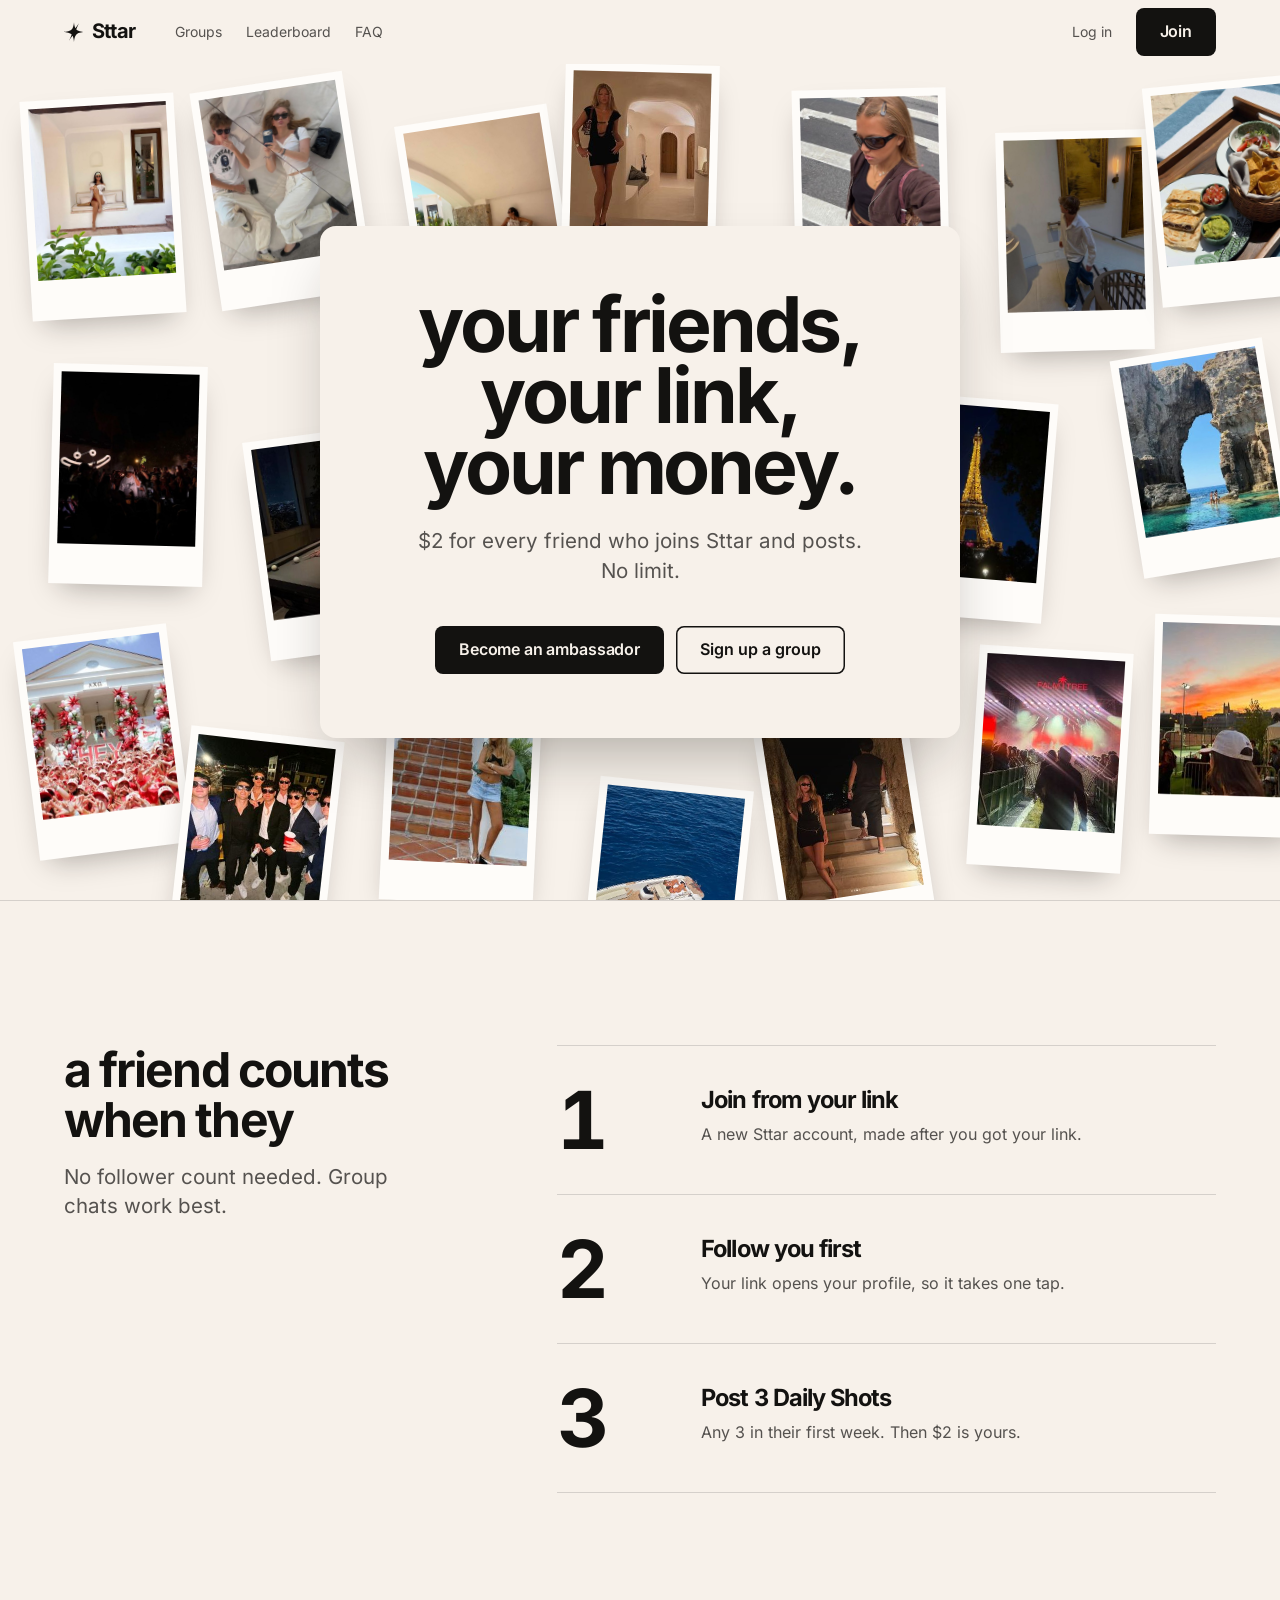
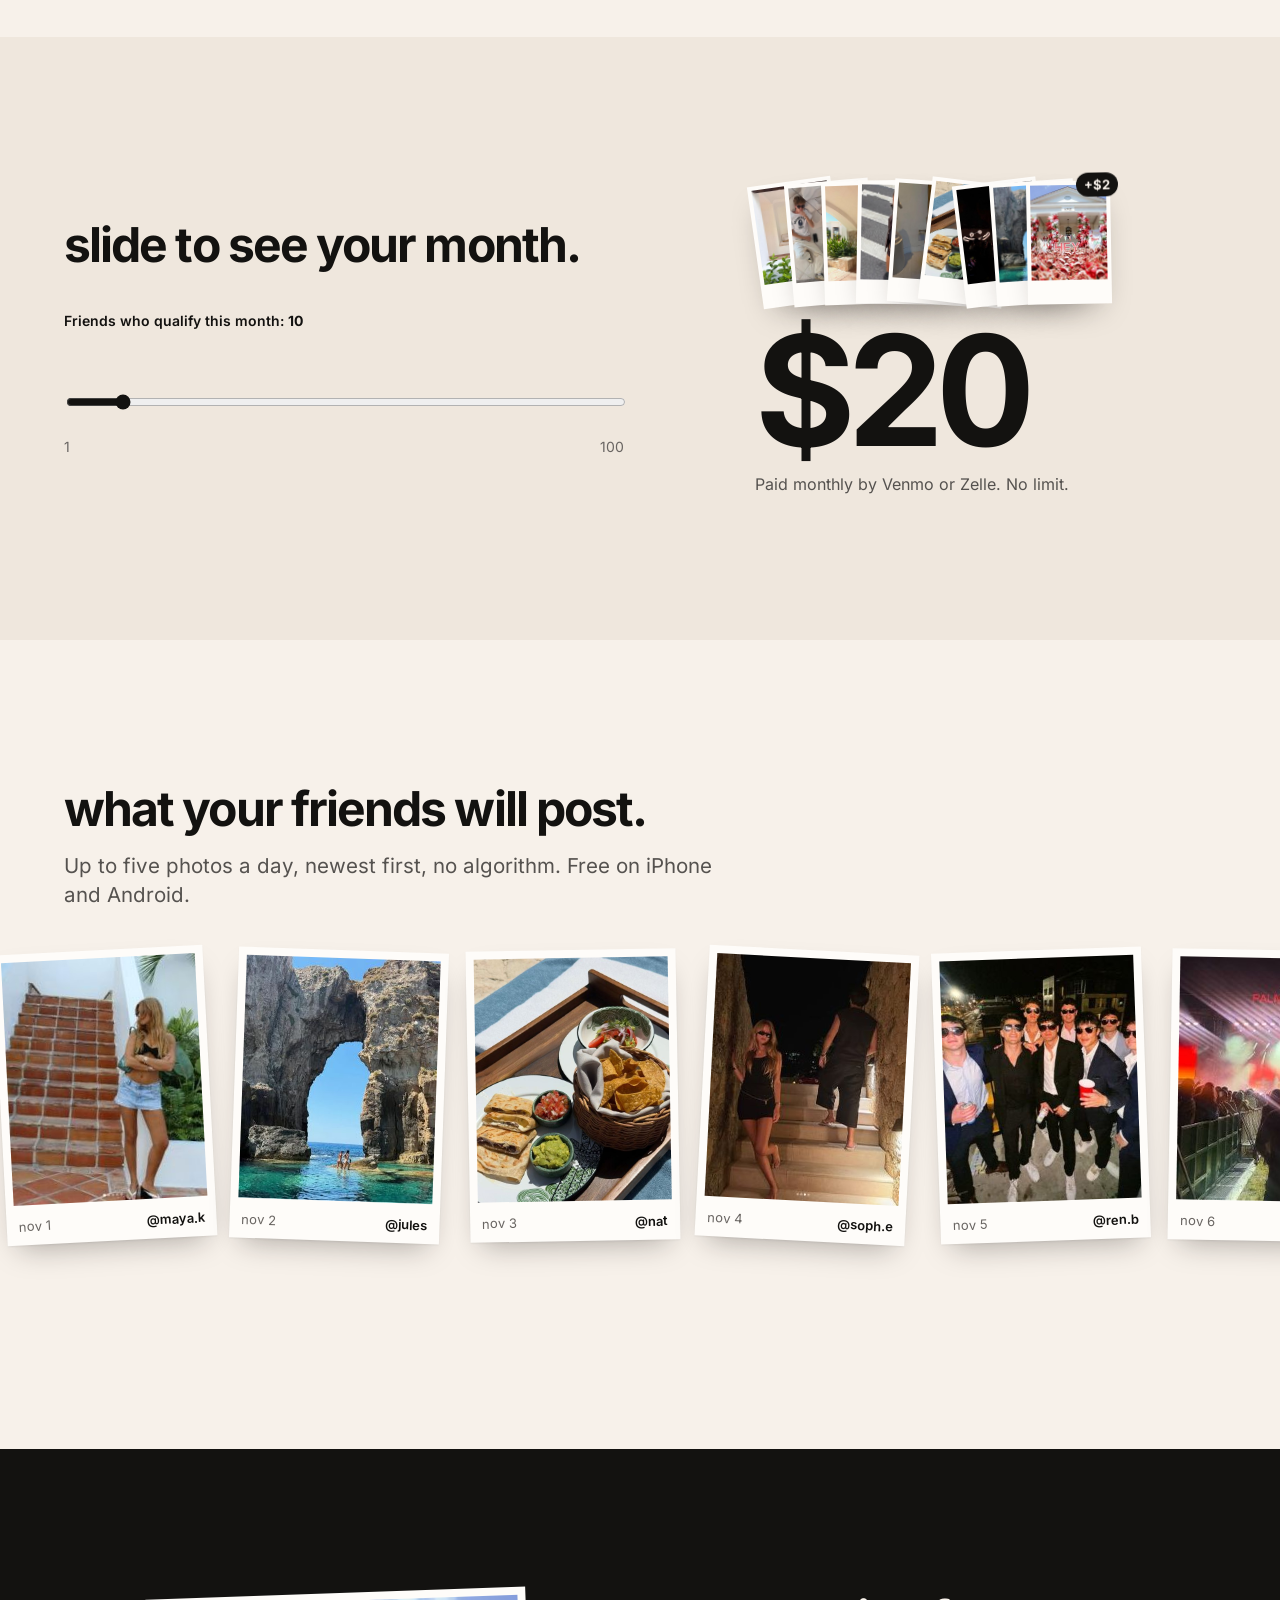
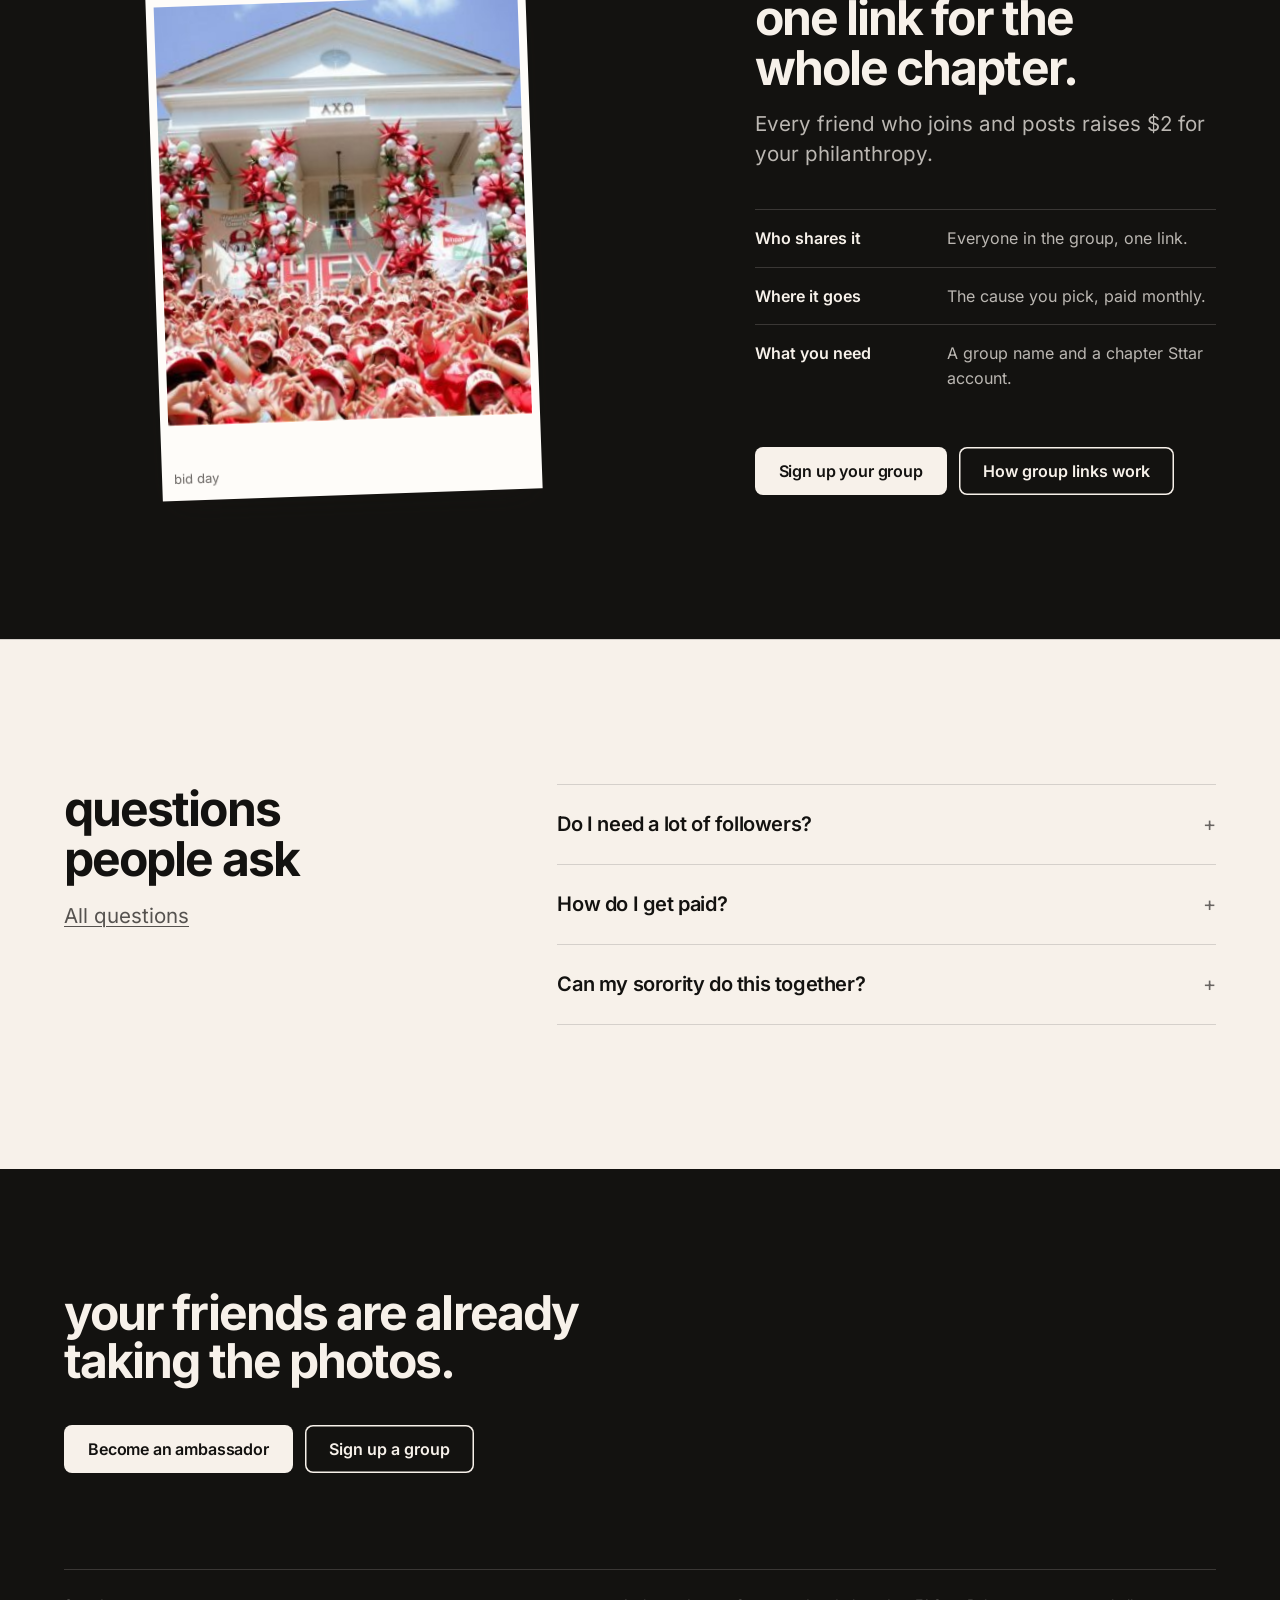
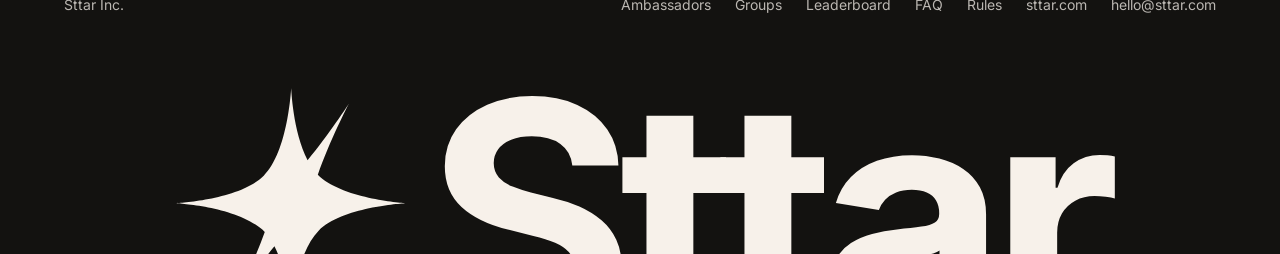
==== commit ef4cea88: "Remove Pause photos buttons" ====
--- a/index.html
+++ b/index.html
@@ -49,7 +49,6 @@
     <p class="lead"><span data-rate>$2</span> for every friend who joins Sttar and posts. No limit.</p>
     <div class="actions"><a class="btn" href="/signup/">Become an ambassador</a><a class="btn-quiet" href="/signup/?group">Sign up a group</a></div>
   </div>
-  <button class="textlink wall-pause" type="button" data-pause="wall" aria-pressed="false">Pause photos</button>
 </section>
 
 <section class="sec-s" id="numbers" hidden>
@@ -97,7 +96,6 @@
       <h2>what your friends will post.</h2>
       <p class="lead">Up to five photos a day, newest first, no algorithm. Free on iPhone and Android.</p>
     </div>
-    <button class="textlink" type="button" data-pause="rail" aria-pressed="false">Pause photos</button>
   </div>
   <div class="rail" id="rail" data-rail>
     <div class="rail-track">
--- a/assets/site.css
+++ b/assets/site.css
@@ -40,13 +40,20 @@
 .nav-links a:hover, .nav-right .link:hover { color: var(--color-ink); }
 .nav-links a[aria-current="page"] { color: var(--color-ink); text-decoration: underline; text-decoration-color: var(--color-accent); text-decoration-thickness: 2px; text-underline-offset: 0.4em; }
 .nav-right { margin-left: auto; display: flex; align-items: center; gap: var(--space-lg); }
+.nav-acct { display: flex; align-items: center; gap: var(--space-lg); }
+.nav-who { color: var(--color-ink); text-decoration: none; font-size: var(--text-sm); font-weight: 600; white-space: nowrap; max-width: 14rem; overflow: hidden; text-overflow: ellipsis; }
+.nav-who:hover { text-decoration: underline; text-underline-offset: 0.2em; }
+.sheet-who { font-size: var(--text-md); font-weight: 600; color: var(--color-ink); padding-bottom: var(--space-sm); }
+.sheet-who span { color: var(--color-muted); font-weight: 400; }
+.sheet .sheet-out { align-self: flex-start; margin-top: var(--space-xl); font-size: var(--text-md); }
 .menu-btn { display: none; width: 44px; height: 44px; border: 0; background: none; color: var(--color-ink); cursor: pointer; padding: 0; }
 .menu-btn svg { width: 22px; height: 22px; margin: auto; }
 .sheet { position: fixed; inset: var(--nav-h) 0 0 0; z-index: var(--z-sticky); background: var(--color-paper); padding: var(--space-lg) var(--gutter); display: flex; flex-direction: column; opacity: 0; transform: translateY(-8px); pointer-events: none; transition: opacity var(--dur-short) var(--ease-out), transform var(--dur-short) var(--ease-out); }
 .menu-open .sheet { opacity: 1; transform: none; pointer-events: auto; }
 .sheet a:not(.btn) { color: var(--color-ink); text-decoration: none; font-size: var(--text-2xl); font-weight: 700; letter-spacing: -0.04em; padding-block: var(--space-sm); border-bottom: var(--rule-hair) solid var(--color-rule); }
 .sheet .btn { margin-top: var(--space-xl); }
-@media (max-width: 60rem) { .nav-links, .nav-right .link { display: none; } .menu-btn { display: grid; } }
+@media (max-width: 60rem) { .nav-links, .nav-right .link { display: none; } .menu-btn { display: grid; } .nav-acct, .nav-right { gap: var(--space-sm); } .nav-who { max-width: 9rem; } }
+@media (max-width: 30rem) { .nav-who { display: none; } }
 @media (min-width: 60.01rem) { .sheet { display: none; } }
 
 /* ---------- controls ---------- */
@@ -101,11 +108,9 @@
 .card figcaption b { color: var(--color-ink); font-weight: 600; }
 .js .card.out { transform: translate(70%, -14%) rotate(16deg); opacity: 0; }
 .js .card.out-left { transform: translate(-70%, -10%) rotate(-16deg); opacity: 0; }
-.deck-bar { display: flex; justify-content: center; margin-top: var(--space-md); }
-.deck-bar .textlink { color: var(--color-muted); }
 @media (max-width: 40rem) { .deck { width: min(100%, 340px); } }
 
-/* a month of Daily Shots drifting past; pauses on hover, focus and its button */
+/* a month of Daily Shots drifting past; pauses on hover and focus */
 .rail { overflow: hidden; padding-block: var(--space-xl) var(--space-2xl); }
 .rail-track { display: flex; gap: var(--space-lg); width: max-content; animation: drift 70s linear infinite; }
 .rail:hover .rail-track, .rail:focus-within .rail-track, .rail.paused .rail-track { animation-play-state: paused; }
@@ -216,8 +221,9 @@
 .form-intro .lead { margin-top: var(--space-md); }
 .form-card { grid-column: 7 / span 6; background: var(--color-paper-2); border-radius: var(--radius-card); padding: var(--space-lg) var(--space-xl); box-shadow: var(--shadow-card); }
 @media (max-width: 60rem) { .form-intro, .form-card { grid-column: 1 / -1; } .form-card { padding: var(--space-lg); } }
-label { display: block; font-size: var(--text-sm); font-weight: 600; color: var(--color-ink); margin-bottom: var(--space-xs); }
+label, p.label { display: block; font-size: var(--text-sm); font-weight: 600; color: var(--color-ink); margin-bottom: var(--space-xs); }
 .hint { display: block; min-height: 1lh; font-size: var(--text-sm); color: var(--color-muted); margin-top: var(--space-xs); }
+.hint.err { color: var(--color-error); }
 .field + .field { margin-top: var(--space-md); }
 input[type="text"], input[type="email"] { width: 100%; height: 48px; padding: 0 var(--space-md); border: 1.5px solid var(--color-field-edge); border-radius: var(--radius-control); background: var(--color-paper-2); font-size: var(--text-md); color: var(--color-ink); appearance: none; }
 input[type="text"]:focus-visible, input[type="email"]:focus-visible { outline: 2px solid var(--color-focus); outline-offset: -2px; }
@@ -232,6 +238,7 @@
 .tabs button[aria-selected="true"] { background: var(--color-paper-2); color: var(--color-ink); }
 .tabs button:active { transform: scale(0.98); }
 .tabs button:disabled { opacity: 0.55; cursor: not-allowed; }
+.paytabs { margin-bottom: var(--space-md); }
 .subhead { font-size: var(--text-md); font-weight: 600; color: var(--color-ink); margin: var(--space-xl) 0 var(--space-md); padding-top: var(--space-lg); border-top: var(--rule-hair) solid var(--color-rule); }
 ul.plain { list-style: none; margin: var(--space-lg) 0 0; padding: 0; }
 ul.plain li { padding-block: var(--space-sm); border-top: var(--rule-hair) solid var(--color-rule); }
@@ -327,14 +334,13 @@
 .wall-card h1 { margin-inline: auto; font-size: clamp(2.75rem, 6vw, 5.5rem); line-height: 0.92; }
 .wall-card .lead { margin: var(--space-lg) auto 0; }
 .wall-card .actions { justify-content: center; margin-top: var(--space-xl); }
-.wall-pause { position: absolute; right: var(--gutter); bottom: var(--space-lg); z-index: var(--z-raised); background: var(--color-paper); padding: var(--space-2xs) var(--space-sm); border-radius: var(--radius-pill); }
 @media (max-width: 40rem) {
   .wall { min-height: 0; padding-block: var(--space-3xl); }
   .fl { width: 104px; }
   .fl-extra { display: none; }
   .wall-card { padding: var(--space-xl) var(--space-lg); }
 }
-@media (prefers-reduced-motion: reduce) { .fl { animation: none; } .wall-pause { display: none; } }
+@media (prefers-reduced-motion: reduce) { .fl { animation: none; } }
 .wall.offscreen .fl, .wall-card:focus-within ~ .wall-photos .fl { animation-play-state: paused; }
 
 /* the month control: a polaroid lands on the pile for each friend (up to nine) */
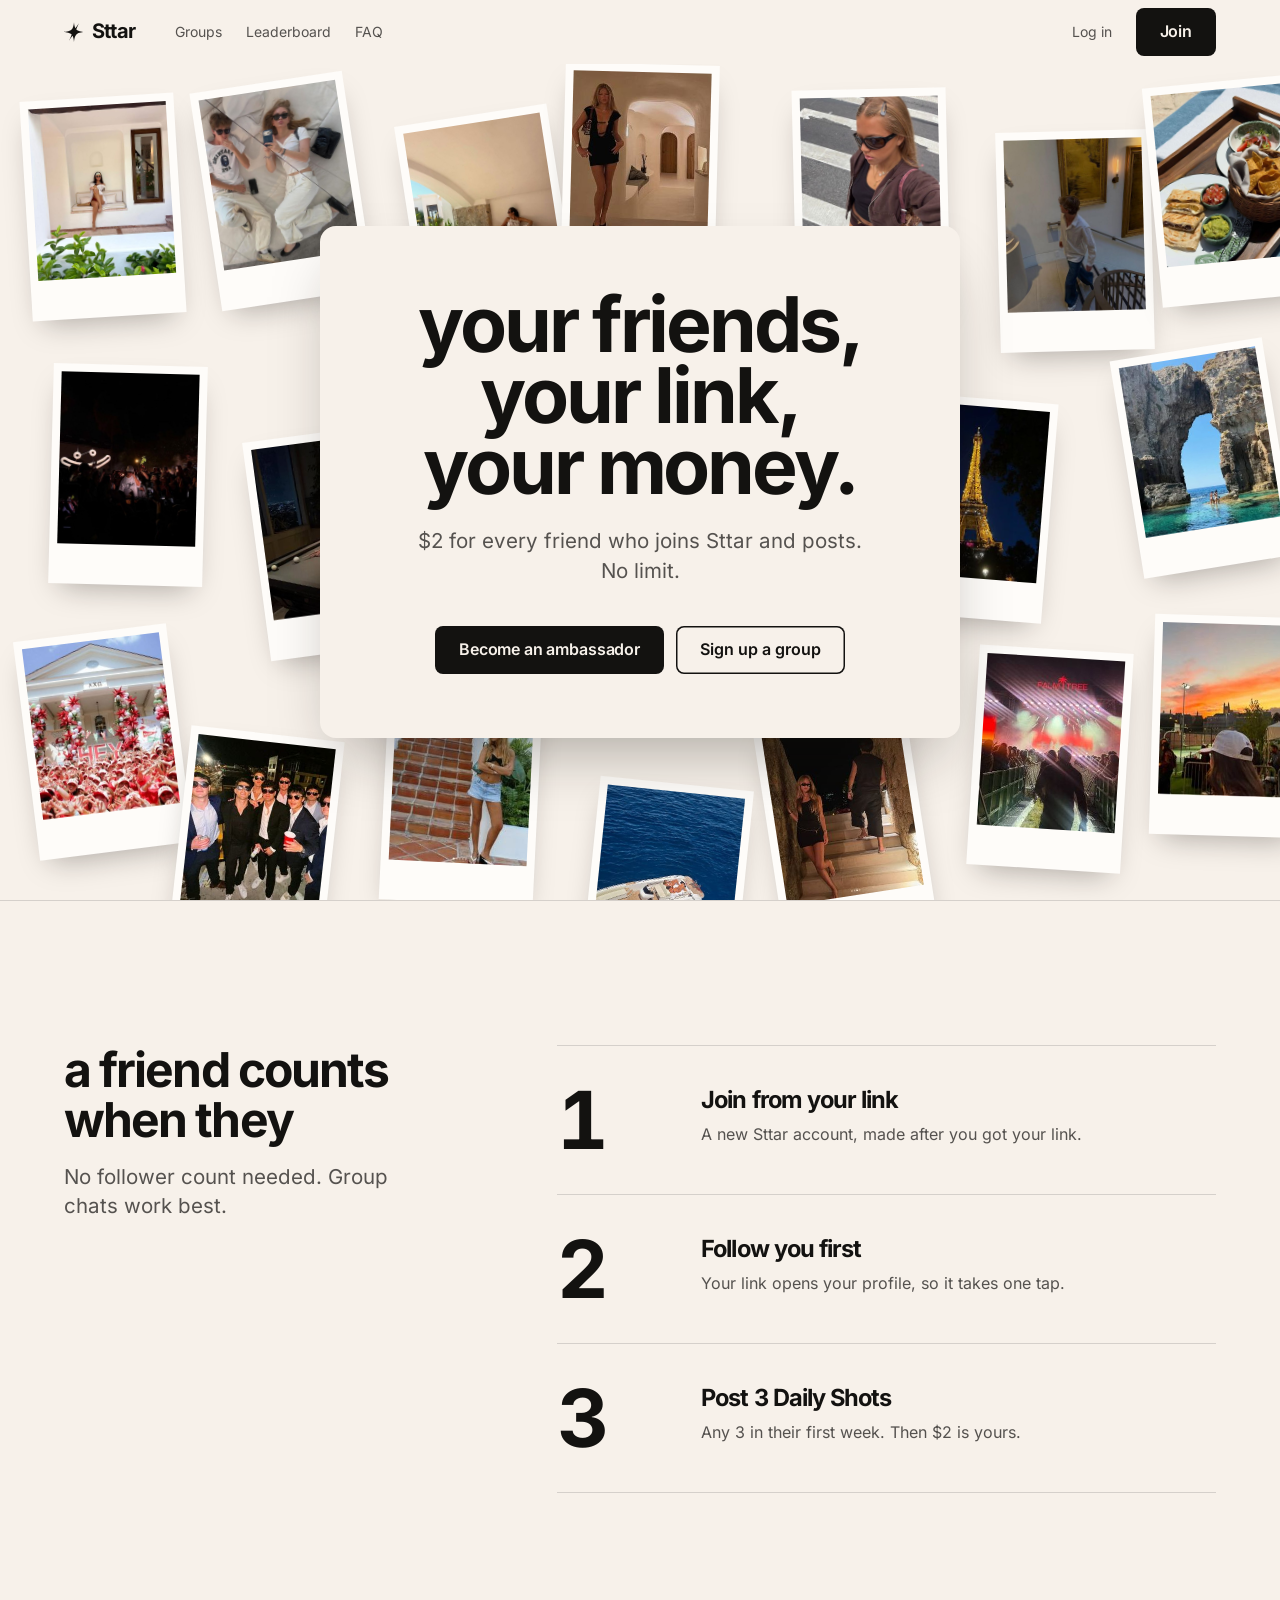
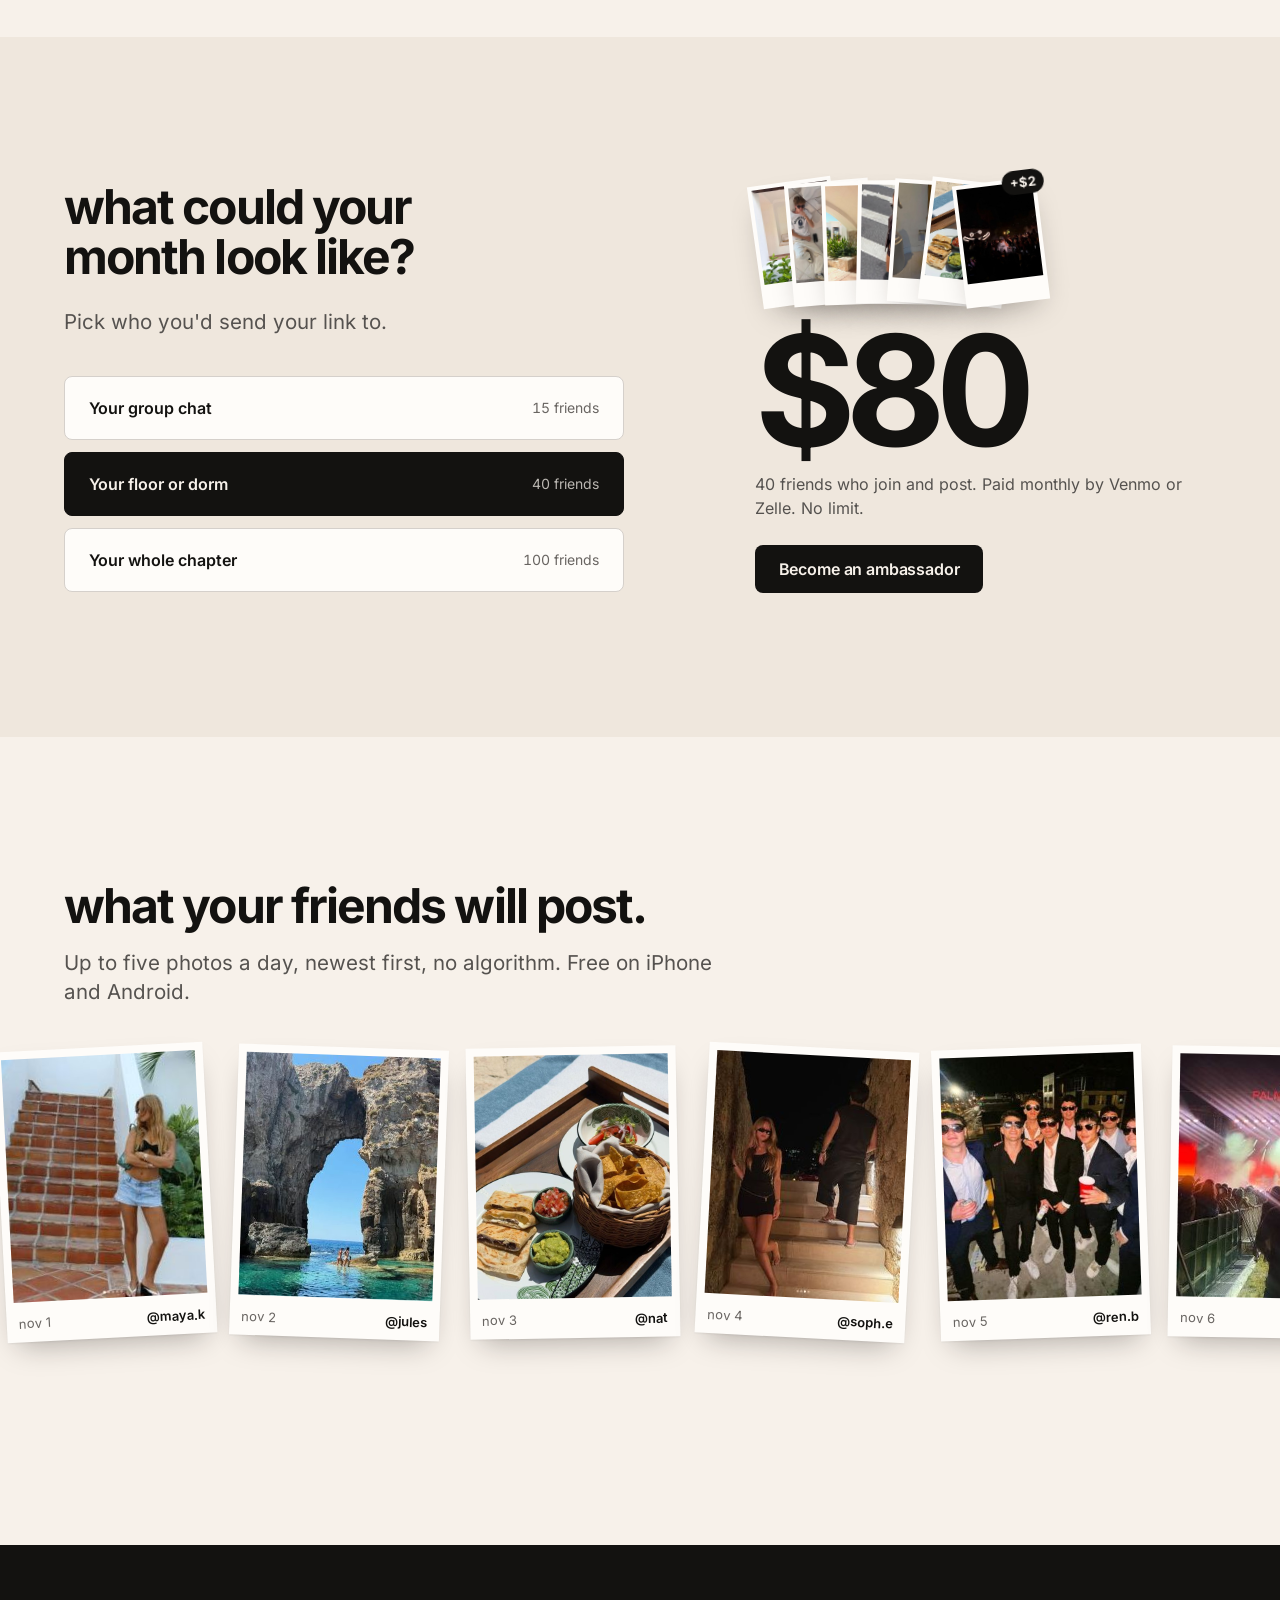
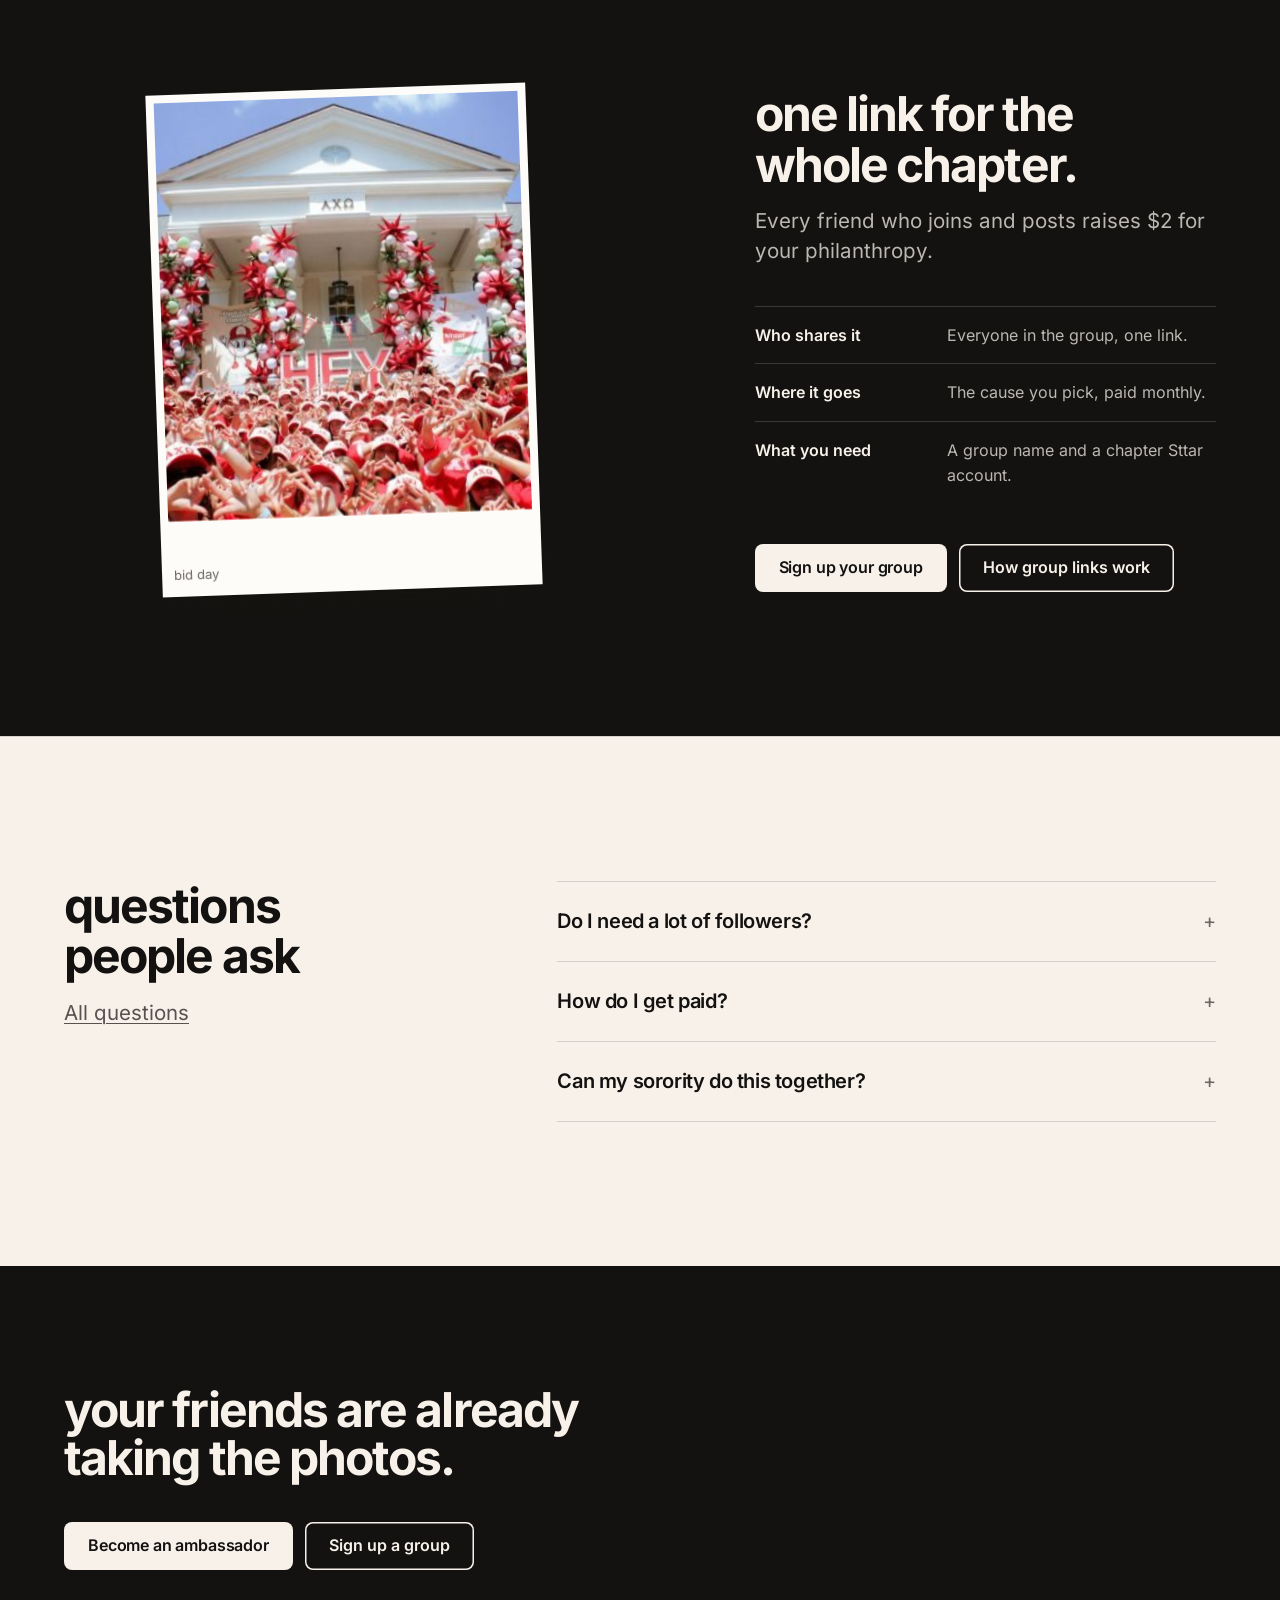
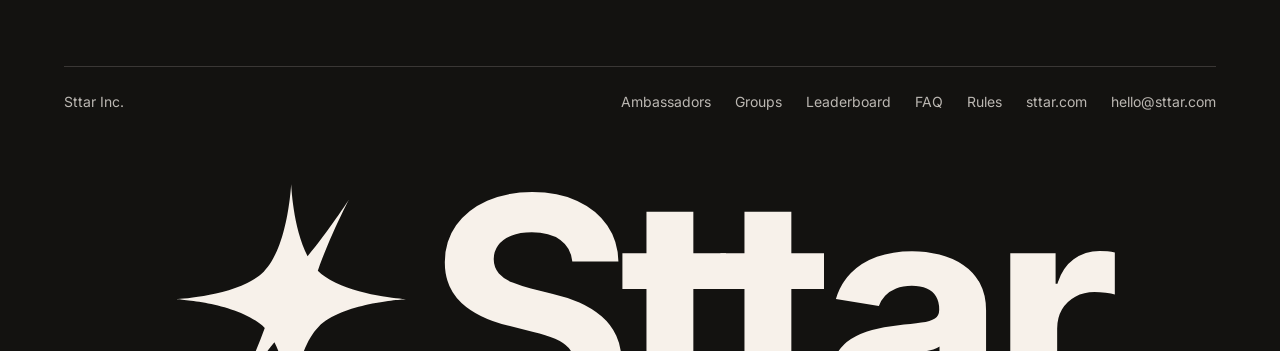
==== commit ffb3ec36: "Swap earnings slider for group picks, redesign sign-up page" ====
--- a/index.html
+++ b/index.html
@@ -77,15 +77,19 @@
 <section class="sec well" id="month">
   <div class="container grid12 month">
     <div class="month-control">
-      <h2>slide to see your month.</h2>
-      <label class="mt-xl" for="calc">Friends who qualify this month: <b id="calc-n">10</b></label>
-      <input class="range" id="calc" type="range" min="1" max="100" value="10">
-      <div class="range-ends"><span>1</span><span>100</span></div>
+      <h2>what could your month look like?</h2>
+      <p class="lead mt-lg">Pick who you'd send your link to.</p>
+      <div class="picks mt-xl" id="picks" role="group" aria-label="Who you'd share your link with">
+        <button type="button" class="pick" data-n="15" data-k="4" aria-pressed="false"><b>Your group chat</b><span>15 friends</span></button>
+        <button type="button" class="pick" data-n="40" data-k="7" aria-pressed="true"><b>Your floor or dorm</b><span>40 friends</span></button>
+        <button type="button" class="pick" data-n="100" data-k="9" aria-pressed="false"><b>Your whole chapter</b><span>100 friends</span></button>
+      </div>
     </div>
     <div class="month-out">
       <div class="calc-pile" id="calc-pile" aria-hidden="true"></div>
-      <div class="figure-xl" id="calc-out" aria-live="polite">$20</div>
+      <div class="figure-xl" id="calc-out" aria-live="polite">$80</div>
       <p id="calc-note">Paid monthly by Venmo or Zelle. No limit.</p>
+      <div class="actions mt-lg"><a class="btn" href="/signup/">Become an ambassador</a></div>
     </div>
   </div>
 </section>
@@ -174,13 +178,13 @@
 (function () {
   var G = window.GROW, $ = function (id) { return document.getElementById(id); };
   var P = { rate: 2, cap: 0, groupRate: 2, shots: 3, days: 7, showEarnings: true };
-    function calc() {
-    var n = Number($("calc").value), amt = n * P.rate;
+  var cur = document.querySelector('.pick[aria-pressed="true"]');
+  function calc() {
+    var n = Number(cur.dataset.n), amt = n * P.rate;
     if (P.cap > 0) amt = Math.min(amt, P.cap);
-    $("calc-n").textContent = n;
-    pile(Math.min(n, 9));
+    pile(Number(cur.dataset.k));
     $("calc-out").textContent = G.money(amt);
-    $("calc-note").textContent = "Paid monthly by Venmo or Zelle." + (P.cap > 0 ? " Up to " + G.money(P.cap) + " a month." : " No limit.");
+    $("calc-note").textContent = n + " friends who join and post. Paid monthly by Venmo or Zelle." + (P.cap > 0 ? " Up to " + G.money(P.cap) + " a month." : " No limit.");
   }
   var PICS = ["s4", "s3", "s6", "s7", "s1", "s5", "s25", "s12", "s22"], shown = 0;
   function pile(k) {
@@ -188,12 +192,16 @@
     while (shown < k) {
       var f = document.createElement("figure"); f.className = "pp";
       f.style.setProperty("--r", (((shown * 37) % 17) - 8) + "deg"); f.style.setProperty("--k", shown);
-      f.innerHTML = '<img src="assets/img/' + PICS[shown] + '.jpg" alt=""><span>+$2</span>';
+      f.innerHTML = '<img src="assets/img/' + PICS[shown] + '.jpg" alt=""><span>+' + G.money(P.rate) + '</span>';
       box.appendChild(f); shown++;
     }
     while (shown > k) { box.removeChild(box.lastChild); shown--; }
   }
-  $("calc").addEventListener("input", calc);
+  document.querySelectorAll(".pick").forEach(function (b) {
+    b.addEventListener("click", function () {
+      cur.setAttribute("aria-pressed", "false"); b.setAttribute("aria-pressed", "true"); cur = b; calc();
+    });
+  });
   calc();
   G.get({ a: "public" }).then(function (d) {
     if (!d || !d.ok) return;
--- a/assets/site.css
+++ b/assets/site.css
@@ -351,3 +351,54 @@
 @keyframes land { from { opacity: 0; transform: translateY(-30px) rotate(calc(var(--r) * 3)); } to { opacity: 1; transform: rotate(var(--r)); } }
 @media (prefers-reduced-motion: reduce) { .pp { animation: none; } }
 .pp span { display: none; } .pp:last-child span { display: block; }
+
+/* the month control: pick a group instead of dragging a slider */
+.picks { display: grid; gap: var(--space-sm); }
+.pick { display: flex; justify-content: space-between; align-items: center; gap: var(--space-md); min-height: 64px; padding: var(--space-sm) var(--space-lg); border: 1.5px solid var(--color-rule); border-radius: var(--radius-control); background: var(--color-paper-2); color: var(--color-ink); font: inherit; text-align: left; cursor: pointer; transition: border-color var(--dur-micro) var(--ease-out), background-color var(--dur-micro) var(--ease-out), transform var(--dur-micro) var(--ease-out); }
+.pick b { font-size: var(--text-md); font-weight: 600; }
+.pick span { font-size: var(--text-sm); color: var(--color-muted); font-variant-numeric: tabular-nums; white-space: nowrap; }
+.pick:hover { border-color: var(--color-field-edge); }
+.pick:active { transform: scale(0.99); }
+.pick[aria-pressed="true"] { border-color: var(--color-ink); background: var(--color-ink); color: var(--color-paper); }
+.pick[aria-pressed="true"] span { color: var(--color-on-ink-2); }
+.pick:focus-visible { outline: 2px solid var(--color-focus); outline-offset: 2px; }
+.month-out .actions { margin-top: var(--space-lg); }
+@media (max-width: 60rem) { .month-out { margin-top: var(--space-xl); } }
+
+/* ---------- sign-up page ---------- */
+.join-page { padding-block: var(--space-2xl) var(--section-gap-s); }
+.join-grid { display: grid; grid-template-columns: minmax(0, 5fr) minmax(0, 1fr) minmax(0, 6fr); grid-template-areas: "intro . card" "perks . card"; row-gap: var(--space-xl); align-items: start; }
+.join-intro { grid-area: intro; }
+.join-card { grid-area: card; background: var(--color-paper-2); border-radius: var(--radius-card); padding: var(--space-xl); box-shadow: 0 1px 2px oklch(20% 0.01 72 / 0.06), 0 24px 48px -24px oklch(20% 0.01 72 / 0.28); animation: rise 700ms var(--ease-out) 120ms both; }
+.perks { grid-area: perks; list-style: none; margin: 0; padding: 0; display: grid; gap: var(--space-sm); }
+.perks li { display: flex; align-items: center; gap: var(--space-sm); color: var(--color-ink); font-weight: 600; }
+.perks li::before { content: ""; flex: none; width: 24px; height: 24px; border-radius: var(--radius-pill); background: var(--color-ink) url("data:image/svg+xml,%3Csvg xmlns='http://www.w3.org/2000/svg' viewBox='0 0 24 24' fill='none' stroke='%23F7F1EA' stroke-width='2.6' stroke-linecap='round' stroke-linejoin='round'%3E%3Cpath d='M6.5 12.5l3.5 3.5 7.5-8'/%3E%3C/svg%3E") center / 16px no-repeat; }
+.join-intro h1 { font-size: clamp(2.5rem, 4.4vw, 4.5rem); line-height: 0.95; letter-spacing: -0.045em; animation: rise 700ms var(--ease-out) both; }
+.join-intro .lead { margin-top: var(--space-md); max-width: 30ch; animation: rise 700ms var(--ease-out) 60ms both; }
+.join-fan { position: relative; height: 150px; margin-bottom: var(--space-xl); }
+.join-fan figure { position: absolute; left: var(--x); top: 6px; width: 100px; margin: 0; background: var(--color-paper-2); padding: var(--space-2xs) var(--space-2xs) var(--space-lg); box-shadow: var(--shadow-photo); transform: rotate(var(--r)); animation: land 520ms var(--ease-out) calc(var(--k) * 110ms + 150ms) both; }
+.join-fan img { width: 100%; height: auto; aspect-ratio: 4 / 5; object-fit: cover; }
+.join-fan figure > span { position: absolute; right: -14px; top: -10px; background: var(--color-accent); color: var(--color-accent-ink); font-size: var(--text-sm); font-weight: 700; padding: var(--space-2xs) var(--space-sm); border-radius: var(--radius-pill); box-shadow: var(--shadow-card); }
+.join-card .tabs { margin-bottom: var(--space-xl); }
+.join-card .field + .field { margin-top: var(--space-lg); }
+.join-card input[type="text"], .join-card input[type="email"] { height: 52px; border-radius: var(--radius-control); transition: border-color var(--dur-micro) var(--ease-out), box-shadow var(--dur-micro) var(--ease-out); }
+.join-card .at span { height: 52px; }
+.join-card input::placeholder { color: var(--color-field-edge); }
+.join-card input[type="text"]:focus-visible, .join-card input[type="email"]:focus-visible { outline: 0; border-color: var(--color-ink); box-shadow: 0 0 0 4px oklch(18.2% 0.005 72 / 0.08); }
+.join-card .hint:empty { display: none; }
+.btn-go { width: 100%; min-height: 56px; margin-top: var(--space-xl); font-size: var(--text-lg); gap: var(--space-xs); }
+.btn-go::after { content: "\2192"; transition: transform var(--dur-short) var(--ease-out); }
+.btn-go:hover::after { transform: translateX(4px); }
+.btn-go.loading::after { content: ""; width: 16px; height: 16px; border: 2px solid currentColor; border-right-color: transparent; border-radius: var(--radius-pill); animation: spin 700ms linear infinite; }
+@keyframes spin { to { transform: rotate(360deg); } }
+.join-card .msg:empty { min-height: 0; margin-top: var(--space-sm); }
+.join-card #fine { margin-top: var(--space-sm); }
+.join-already { margin-top: var(--space-lg); padding-top: var(--space-lg); border-top: var(--rule-hair) solid var(--color-rule); }
+@media (max-width: 60rem) {
+  .join-page { padding-block: var(--space-xl) var(--space-2xl); }
+  .join-grid { grid-template-columns: minmax(0, 1fr); grid-template-areas: "intro" "card" "perks"; row-gap: var(--space-xl); }
+  .join-fan { height: 118px; margin-bottom: var(--space-lg); }
+  .join-fan figure { width: 78px; left: calc(var(--x) * 0.78); }
+  .join-card { padding: var(--space-lg); }
+}
+@media (prefers-reduced-motion: reduce) { .join-fan figure, .join-card, .join-intro h1, .join-intro .lead { animation: none; } .btn-go.loading::after { animation: none; } }
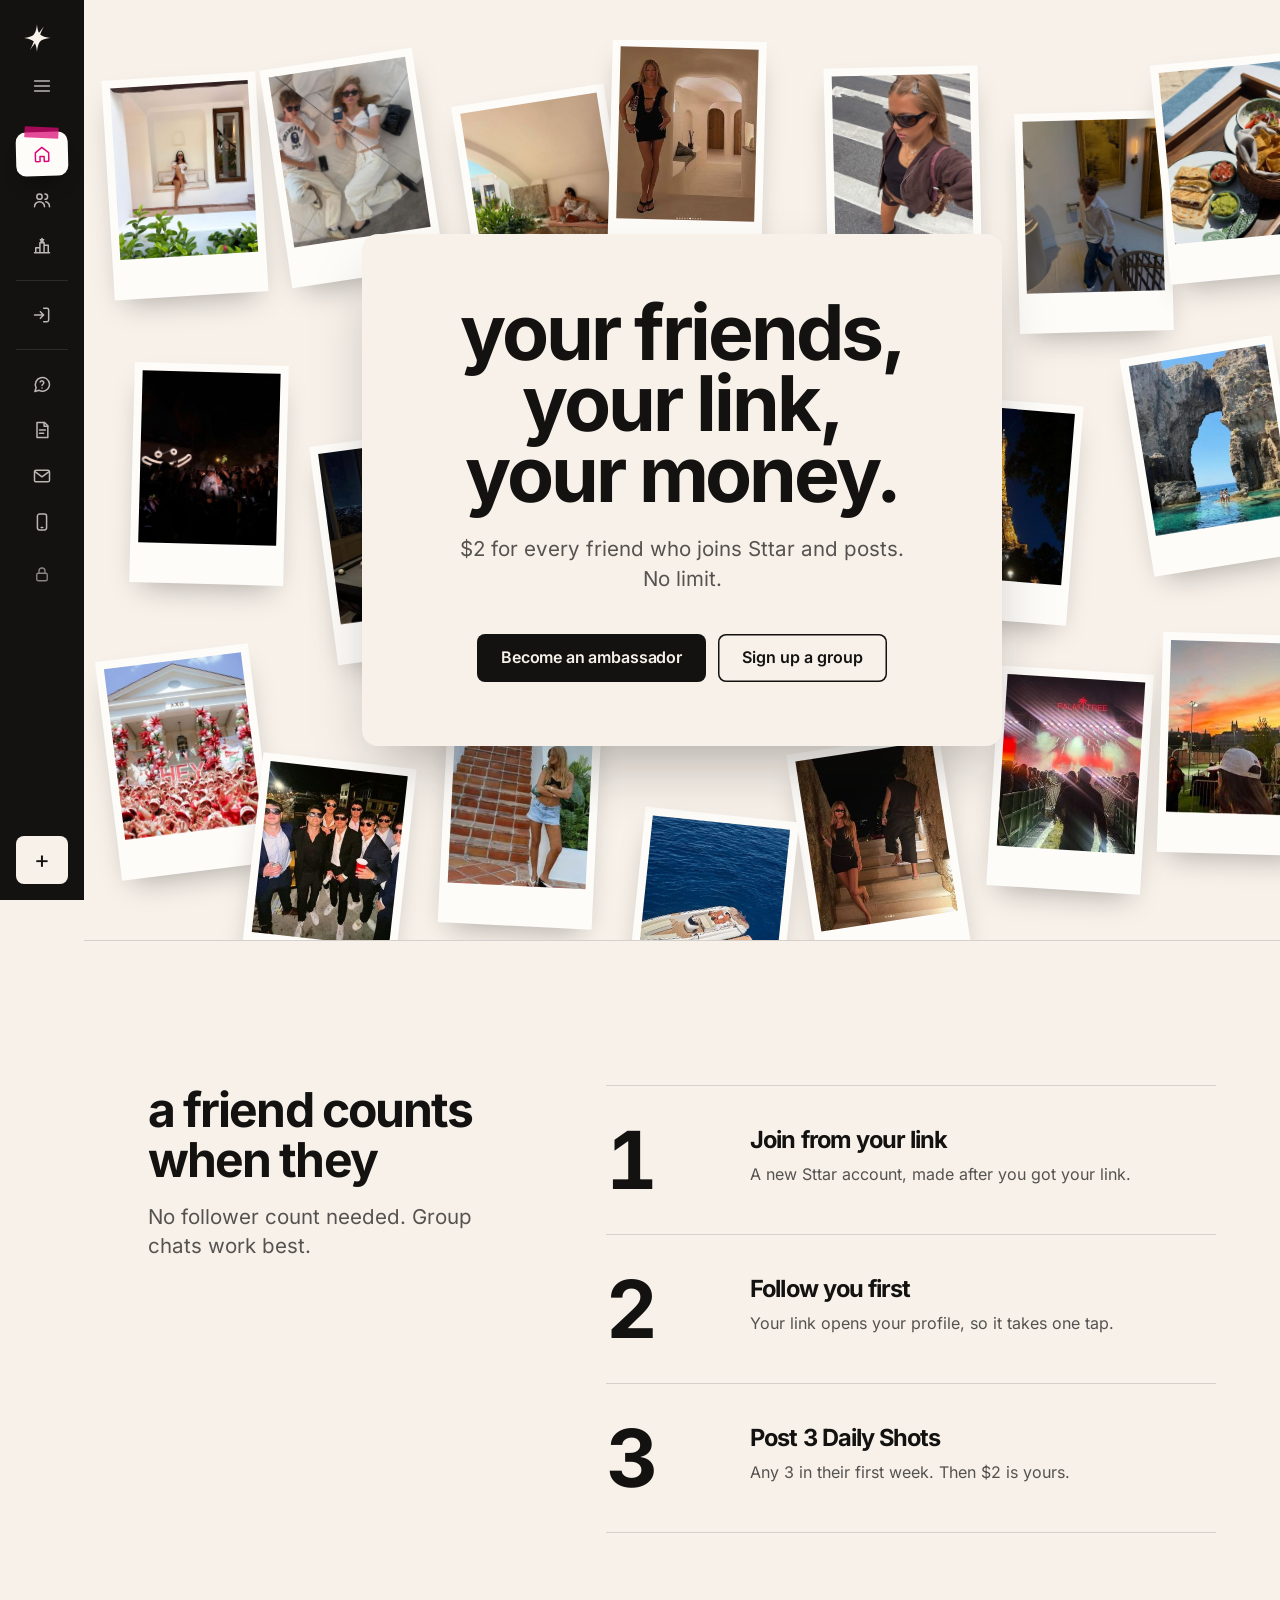
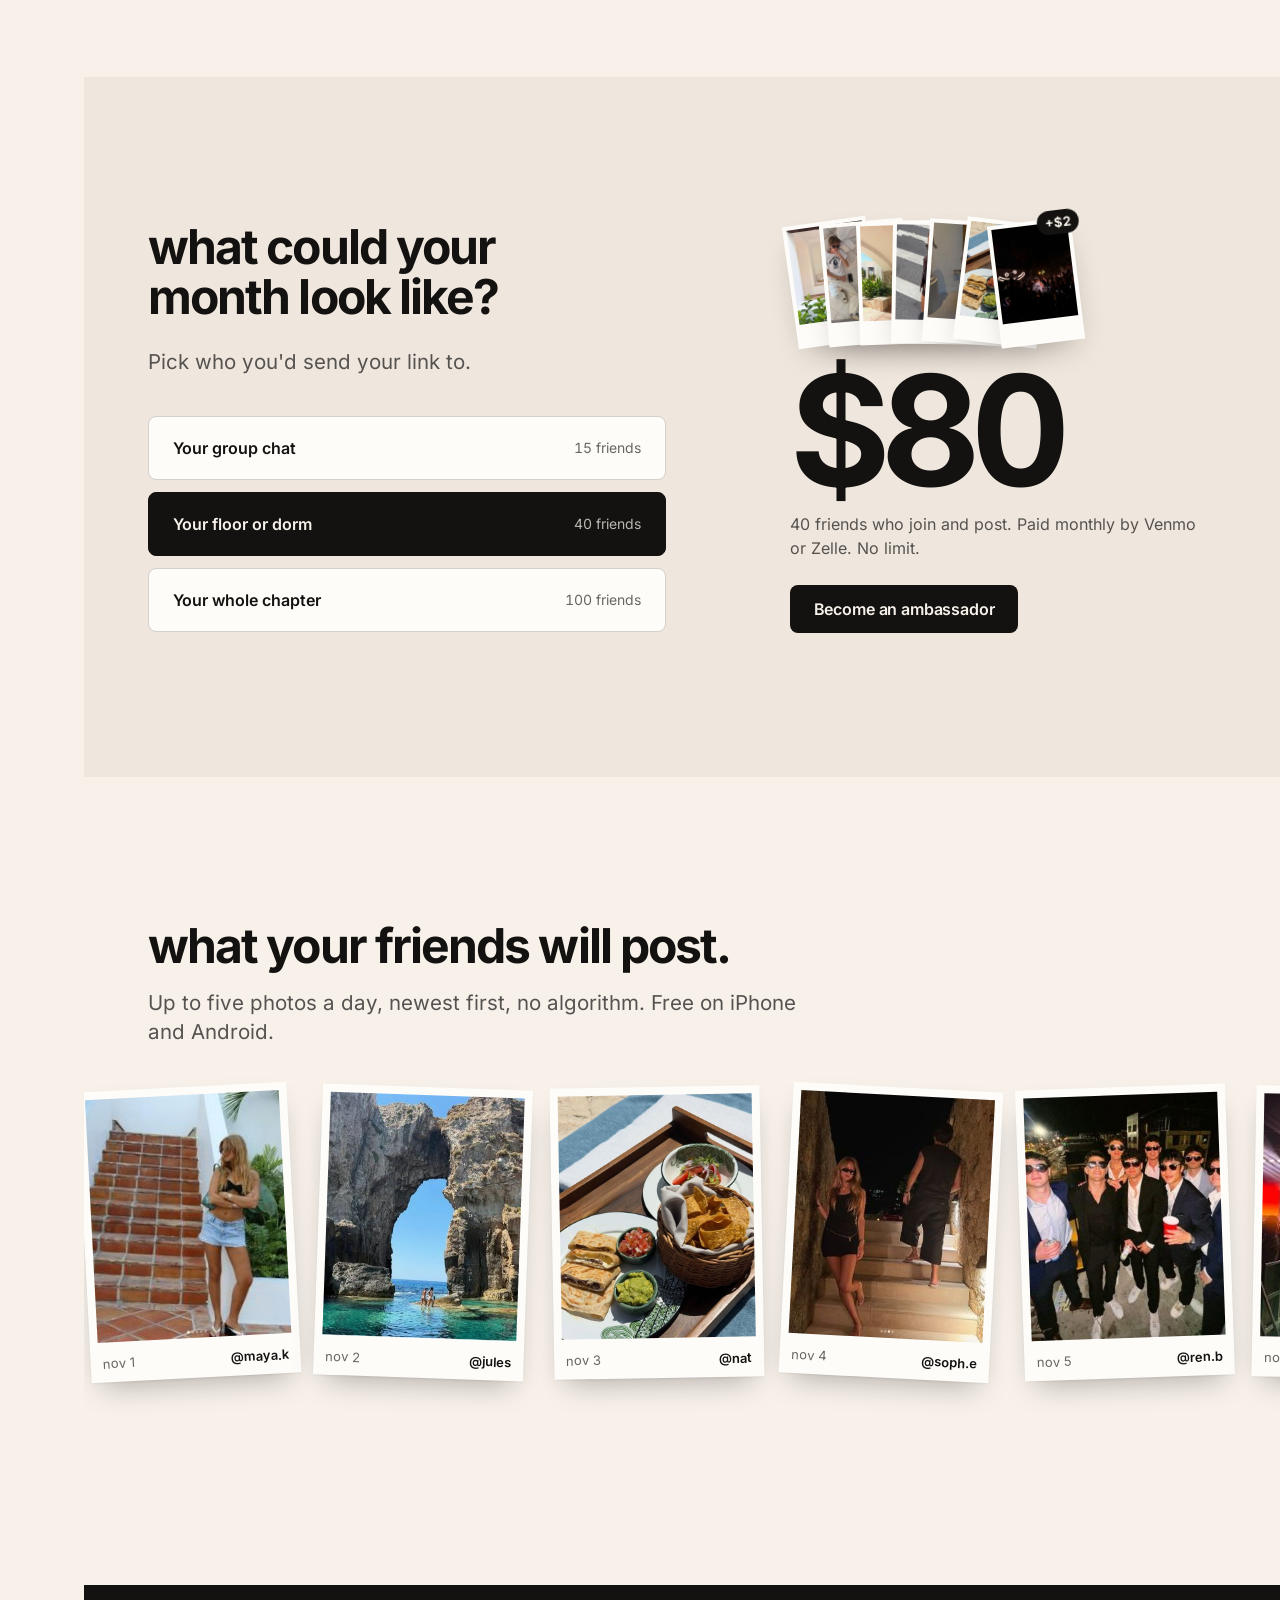
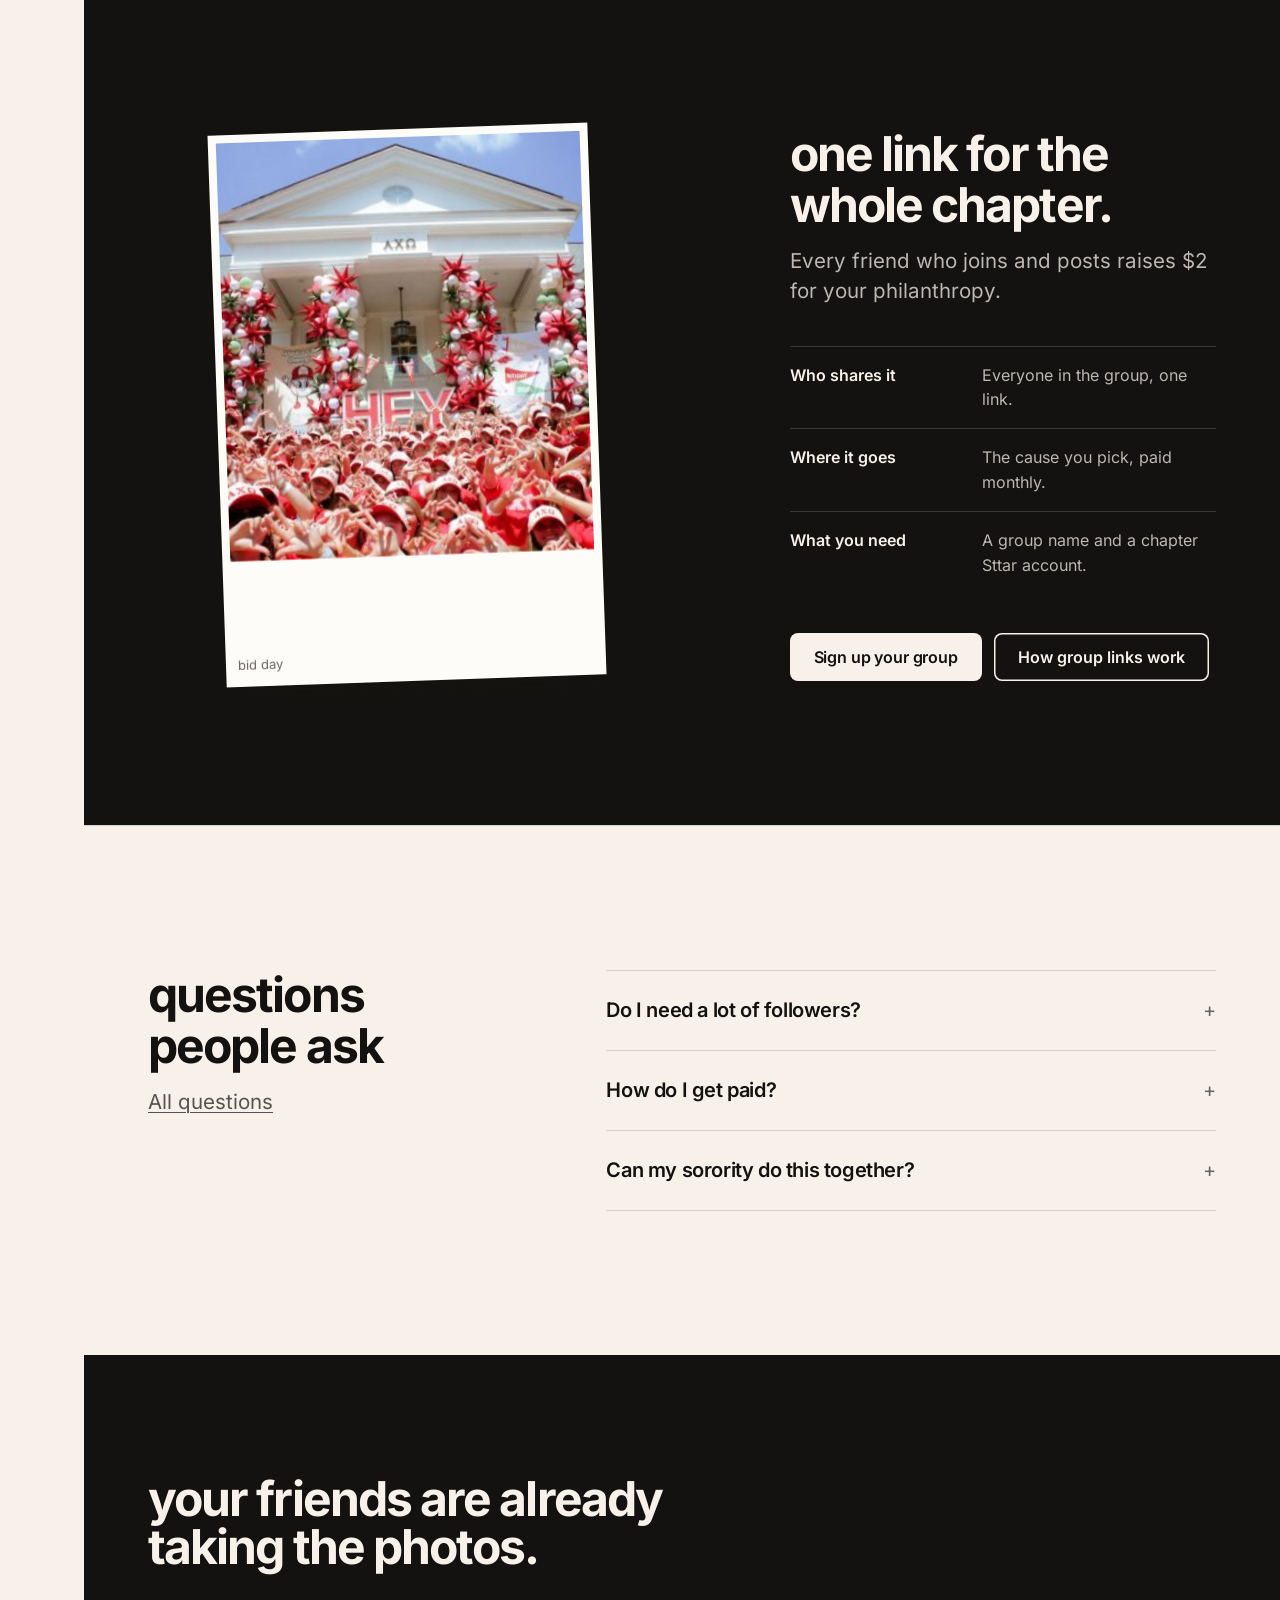
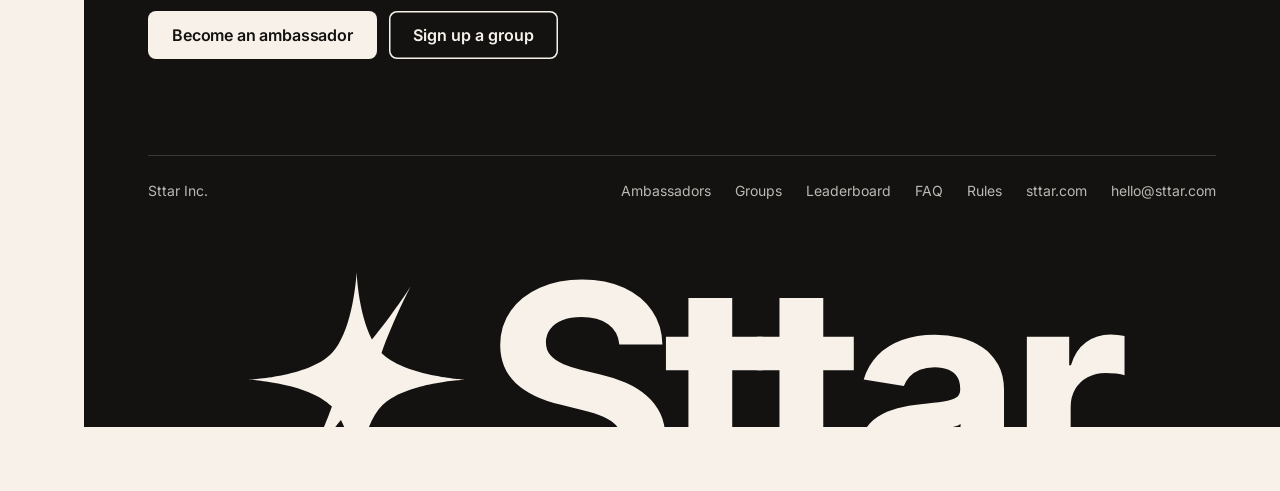
==== commit 3690e296: "Side nav: three-line collapse button, team login and admin section, separate My stats / Share kit / " ====
--- a/index.html
+++ b/index.html
@@ -2,7 +2,7 @@
 <html lang="en">
 <head>
 <meta charset="utf-8">
-<script>document.documentElement.classList.add("js")</script>
+<script>!function(d){d.classList.add("js");var s;try{s=localStorage.getItem("grow_side")}catch(e){}if(!matchMedia("(max-width:60rem)").matches&&(s?s==="mini":matchMedia("(max-width:80rem)").matches))d.classList.add("rail")}(document.documentElement)</script>
 <meta name="viewport" content="width=device-width, initial-scale=1, viewport-fit=cover">
 <title>Sttar ambassadors: get paid to bring your friends</title>
 <meta name="description" content="Get your own Sttar invite link and earn $2 for every friend who joins and starts posting. No limit. Groups raise money for their cause.">
--- a/assets/site.css
+++ b/assets/site.css
@@ -1,5 +1,6 @@
 /* Hallmark · shape: Split Studio, a join page built around the friend rule · genre: editorial · theme: brand · redesign: full · job: join
  * paper: oklch(96.1% 0.011 72) · accent: oklch(61.3% 0.239 0) · display: Inter · body: Inter · hero: Corridor (/), Stage (/groups), Banner (/signup), Banner (/me), Banner (/leaderboard), Banner (/faq), Banner (/rules), Banner (/team) · nav: edge-aligned, the wordmark and the join action · footer: statement over a wordmark mast · signature: a wall of real Sttar Daily Shots floating around the offer
+ * nav (Nov 2026): ink side nav on the left, taped tab marks the open page; icon rail 60-80rem; drawer under 60rem
  * axes: cream/grotesk/pink signal · posture: Restrained · contrast: pass · fold: pass · v2.0.0 */
 /* Hallmark · pre-emit critique: P4 H4 E4 S4 R4 V4 · weakest: S, the program could sit on any referral page; led with the friend rule and the real app instead of reward copy */
 /* Hallmark · waive 1 · --font-display is Inter, the face sttar.com and the Sttar app declare · the Sttar brand face is kept by this redesign of the ambassador pages */
@@ -14,7 +15,6 @@
 @font-face { font-family: "Inter"; font-style: normal; font-weight: 700; font-display: swap; src: url("./fonts/inter-latin-700-normal.woff2") format("woff2"); }
 
 /* ---------- page frame ---------- */
-:root { --nav-h: 64px; }
 body { padding-top: var(--nav-h); color: var(--color-ink-2); }
 h1, h2, h3 { color: var(--color-ink); }
 .wrap-narrow { max-width: 880px; }
@@ -28,33 +28,123 @@
 .mt-2xl { margin-top: var(--space-2xl); }
 .grid12 { display: grid; grid-template-columns: repeat(12, minmax(0, 1fr)); gap: var(--gap-columns); }
 
-/* ---------- nav ---------- */
-.nav { position: fixed; inset: 0 0 auto 0; z-index: var(--z-sticky-nav); height: var(--nav-h); background: var(--color-paper); border-bottom: var(--rule-hair) solid transparent; transition: border-color var(--dur-short) var(--ease-out); }
-.nav.scrolled { border-bottom-color: var(--color-rule); }
-.nav .container { height: 100%; display: flex; align-items: center; gap: var(--space-xl); }
+/* ---------- side nav: an ink rail down the left; the open tab is a print taped onto it ---------- */
+/* laptops: full sidebar · 60-80rem: icon rail with tooltips · phones: top bar + the same nav as a drawer */
+:root { --side-w: 264px; --nav-h: 0px; --side-line: oklch(29% 0.006 72); --side-dim: oklch(62% 0.008 72); }
+@media (max-width: 60rem) { :root { --side-w: 0px; --nav-h: 60px; } }
+body { padding-left: var(--side-w); }
+.faq a { white-space: nowrap; }
+
+.side { position: fixed; inset: 0 auto 0 0; z-index: var(--z-sticky-nav); width: var(--side-w); display: flex; flex-direction: column; gap: var(--space-lg); padding: var(--space-lg) var(--space-md) var(--space-md); background: var(--color-ink); color: var(--color-on-ink-2); overflow-y: auto; overscroll-behavior: contain; scrollbar-width: thin; scrollbar-color: oklch(36% 0.006 72) transparent; }
+.side :focus-visible { outline-color: var(--color-accent); }
+.side-top { display: flex; align-items: center; justify-content: space-between; gap: var(--space-sm); padding-left: var(--space-sm); margin-right: calc(var(--space-2xs) * -1); }
+.side-brand { display: grid; grid-template-columns: auto auto; column-gap: 10px; align-items: center; justify-content: start; color: var(--color-on-ink); text-decoration: none; }
+.side-brand svg { grid-row: span 2; width: 28px; height: 28px; transition: transform 700ms var(--ease-out); }
+.side-brand:hover svg { transform: rotate(90deg); }
+.side-word { font-size: 1.375rem; font-weight: 700; letter-spacing: -0.045em; line-height: 1; }
+.side-tag { font-size: var(--text-xs); line-height: 1.3; color: var(--side-dim); }
+.side-toggle { position: relative; display: grid; flex: none; width: 44px; height: 44px; place-items: center; padding: 0; border: 0; border-radius: var(--radius-control); background: none; color: var(--color-on-ink-2); cursor: pointer; transition: background-color var(--dur-micro) var(--ease-out), color var(--dur-micro) var(--ease-out); }
+.side-toggle:hover { background: oklch(24.5% 0.006 72); color: var(--color-on-ink); }
+.side-toggle:active { transform: scale(0.94); }
+.side-toggle svg { width: 22px; height: 22px; }
+
+.side-nav { display: flex; flex-direction: column; gap: var(--space-md); }
+.side-group { display: flex; flex-direction: column; gap: 2px; }
+.side-label { margin-bottom: var(--space-2xs); padding-inline: var(--space-sm); font-size: var(--text-xs); color: var(--side-dim); }
+.tab { --tilt: -1.4deg; position: relative; display: flex; align-items: center; gap: var(--space-sm); min-height: 40px; padding: 0 var(--space-sm); border-radius: 10px; color: var(--color-on-ink-2); text-decoration: none; font-size: 0.9375rem; font-weight: 600; letter-spacing: -0.01em; white-space: nowrap;
+  transition: background-color var(--dur-micro) var(--ease-out), color var(--dur-micro) var(--ease-out), transform var(--dur-long) var(--ease-out), box-shadow var(--dur-short) var(--ease-out); }
+.side-group .tab:nth-of-type(even) { --tilt: 1.2deg; }
+.tab svg { width: 20px; height: 20px; flex: none; transition: transform var(--dur-short) var(--ease-out); }
+.tab-ext { margin-left: auto; font-size: var(--text-xs); color: var(--side-dim); }
+.tab:hover { background: oklch(24.5% 0.006 72); color: var(--color-on-ink); }
+.tab:hover svg { transform: rotate(-10deg) scale(1.08); }
+.tab:active { transform: scale(0.98); }
+.tab[aria-current="page"] { background: var(--color-paper-2); color: var(--color-ink); transform: rotate(var(--tilt)); box-shadow: 0 14px 22px -14px oklch(0% 0 0 / 0.9); }
+.tab[aria-current="page"] svg { color: var(--color-accent); transform: none; }
+.tab[aria-current="page"]::before { content: ""; position: absolute; top: -5px; left: 50%; width: 34px; height: 11px; translate: -50% 0; rotate: calc(var(--tilt) * -3); background: color-mix(in oklab, var(--color-accent) 72%, transparent); }
+
+.side .btn { position: relative; gap: var(--space-xs); background: var(--color-paper); color: var(--color-ink); }
+.side .btn:hover { background: var(--color-paper-3); }
+.side .btn svg { width: 18px; height: 18px; flex: none; }
+.side .btn-quiet { color: var(--color-on-ink); box-shadow: inset 0 0 0 1.5px oklch(42% 0.006 72); }
+.side .btn-quiet:hover { background: oklch(26% 0.006 72); }
+.side-card { position: sticky; bottom: 0; margin-top: auto; padding: var(--space-md); border-radius: var(--radius-card); background: oklch(23% 0.006 72); box-shadow: inset 0 0 0 1px var(--side-line), 0 -18px 18px -2px var(--color-ink); }
+.side-fan { position: relative; height: 96px; margin-bottom: var(--space-sm); }
+.side-fan figure { position: absolute; top: 8px; left: calc(var(--k) * 44px + 4px); width: 64px; margin: 0; padding: 3px 3px 15px; background: var(--color-paper-2); box-shadow: 0 10px 18px -8px oklch(0% 0 0 / 0.7); transform: rotate(var(--r)); animation: bob 4.6s ease-in-out calc(var(--k) * -1.5s) infinite alternate; }
+.side-fan img { width: 100%; height: auto; aspect-ratio: 4 / 5; object-fit: cover; }
+@media (max-height: 820px) { .side-fan { display: none; } }
+@keyframes bob { to { transform: rotate(calc(var(--r) * -0.5)) translateY(-5px); } }
+.side-pill { position: absolute; left: 122px; top: 0; z-index: 1; padding: var(--space-3xs) var(--space-xs); border-radius: var(--radius-pill); background: var(--color-accent); color: var(--color-accent-ink); font-size: var(--text-sm); font-weight: 700; box-shadow: 0 6px 14px -6px oklch(0% 0 0 / 0.7); rotate: 6deg; }
+.side-pitch { font-size: var(--text-sm); line-height: 1.45; }
+.side-pitch b { color: var(--color-on-ink); font-weight: 600; }
+.side .side-cta { width: 100%; min-height: 44px; margin-top: var(--space-md); padding: 0 var(--space-sm); font-size: var(--text-sm); }
+.side-card:not(.mine) .side-cta svg { display: none; }
+.side-cap { display: flex; align-items: center; justify-content: space-between; gap: var(--space-xs); margin: calc(var(--space-2xs) * -1) 0 var(--space-xs); font-size: var(--text-xs); color: var(--side-dim); }
+.side-cap > span { min-width: 0; overflow: hidden; text-overflow: ellipsis; white-space: nowrap; }
+.side-link { display: block; padding: 10px var(--space-sm); border-radius: var(--radius-control); background: oklch(14.5% 0.005 72); color: var(--color-on-ink); font-size: var(--text-sm); font-weight: 600; overflow: hidden; text-overflow: ellipsis; white-space: nowrap; user-select: all; }
+.side-row { display: flex; gap: var(--space-xs); margin-top: var(--space-sm); }
+.side .side-row > * { flex: 1; justify-content: center; min-height: 40px; padding: 0 var(--space-sm); font-size: var(--text-sm); }
+.side-out { position: relative; flex: none; display: inline-flex; align-items: center; gap: 5px; min-height: 32px; padding: 0; border: 0; background: none; color: var(--side-dim); font: inherit; font-size: var(--text-xs); cursor: pointer; }
+.side-out:hover { color: var(--color-on-ink); }
+.side-out svg { width: 14px; height: 14px; }
+
+.side-team { position: relative; display: flex; align-items: center; gap: var(--space-xs); min-height: 32px; margin-top: calc(var(--space-xs) * -1); padding: 0 var(--space-sm); color: var(--side-dim); font-size: var(--text-xs); text-decoration: none; }
+.side-team:hover, .side-team[aria-current="page"] { color: var(--color-on-ink); }
+.side-team svg { width: 14px; height: 14px; }
+
+/* page changes: the side stays put and the taped tab slides to the new page (where the browser supports it) */
+@view-transition { navigation: auto; }
+@media (min-width: 60.01rem) {
+  .side { view-transition-name: side; }
+  .tab[aria-current="page"] { view-transition-name: tab-on; }
+}
+::view-transition-group(tab-on) { animation-duration: 420ms; animation-timing-function: var(--ease-out); }
+::view-transition-group(root) { animation-duration: 220ms; }
+@media (prefers-reduced-motion: reduce) { @view-transition { navigation: none; } .side-fan figure { animation: none; } }
+
+/* icon rail: the default on mid-size windows, or anywhere after the three-line button folds it; labels become tooltips */
+@media (min-width: 60.01rem) {
+  :root.rail { --side-w: 84px; }
+  .rail .side { align-items: center; gap: var(--space-lg); padding-inline: var(--space-sm); overflow: visible; }
+  .rail .side-top { padding: 0; margin: 0; }
+  .rail .side-word, .rail .side-tag, .rail .side-label, .rail .tab-ext, .rail .side-fan, .rail .side-pitch, .rail .side-link, .rail .side-row [data-share] { display: none; }
+  .rail .tab-l, .rail .side .btn span, .rail .side-out span, .rail .side-team span { position: absolute; width: 1px; height: 1px; overflow: hidden; clip-path: inset(50%); white-space: nowrap; }
+  .rail .side-nav { gap: var(--space-sm); align-items: center; }
+  .rail .side-group + .side-group { padding-top: var(--space-sm); border-top: var(--rule-hair) solid var(--side-line); }
+  .rail .tab { width: 52px; height: 44px; min-height: 0; justify-content: center; padding: 0; }
+  .rail .side-card, .rail .side-card.mine { position: static; margin-top: auto; padding: 0; background: none; box-shadow: none; }
+  .rail .side-row { margin: 0; }
+  .rail .side .side-cta, .rail .side .side-row > * { width: 52px; height: 48px; min-height: 0; margin: 0; padding: 0; flex: none; }
+  .rail .side-card.mine { display: flex; flex-direction: column; align-items: center; gap: var(--space-xs); }
+  .rail .side-cap { order: 2; margin: 0; }
+  .rail .side-cap > span, .rail .side-card:not(.mine) .side-cta svg { display: none; }
+  .rail .side-card:not(.mine) .side-cta::before { content: "+"; font-size: 1.5rem; font-weight: 400; line-height: 1; }
+  .rail .side-out { width: 52px; height: 40px; justify-content: center; }
+  .rail .side-out svg { width: 18px; height: 18px; }
+  .rail .side [data-tip]::after { content: attr(data-tip); position: absolute; left: calc(100% + 14px); top: 50%; translate: -4px -50%; z-index: var(--z-tooltip); padding: 6px 10px; border-radius: var(--radius-control); background: var(--color-ink); color: var(--color-on-ink); box-shadow: 0 8px 20px -8px oklch(0% 0 0 / 0.5); font-size: var(--text-sm); font-weight: 600; white-space: nowrap; opacity: 0; pointer-events: none; transition: opacity var(--dur-micro) var(--ease-out), translate var(--dur-short) var(--ease-out); }
+  .rail .side [data-tip]:hover::after, .rail .side [data-tip]:focus-visible::after { opacity: 1; translate: 0 -50%; }
+  .rail .side-top { flex-direction: column; gap: var(--space-sm); }
+  .rail .side-team { width: 52px; height: 36px; justify-content: center; margin-top: 0; padding: 0; }
+  .rail .side-team svg { width: 18px; height: 18px; }
+}
+
+/* phones: a cream top bar; the side nav is a drawer */
+.topbar { display: none; position: fixed; inset: 0 0 auto 0; z-index: var(--z-sticky); height: var(--nav-h); align-items: center; justify-content: space-between; gap: var(--space-sm); padding-inline: var(--gutter); background: var(--color-paper); border-bottom: var(--rule-hair) solid transparent; transition: border-color var(--dur-short) var(--ease-out); }
+.topbar.scrolled { border-bottom-color: var(--color-rule); }
 .wordmark { display: inline-flex; align-items: center; gap: var(--space-xs); color: var(--color-ink); text-decoration: none; font-weight: 700; font-size: var(--text-lg); letter-spacing: -0.04em; }
 .wordmark svg { width: 20px; height: 20px; }
-.nav-links { display: flex; gap: var(--space-lg); }
-.faq a { white-space: nowrap; }
-.nav-links a, .nav-right .link { color: var(--color-ink-2); text-decoration: none; font-size: var(--text-sm); font-weight: 400; white-space: nowrap; }
-.nav-links a:hover, .nav-right .link:hover { color: var(--color-ink); }
-.nav-links a[aria-current="page"] { color: var(--color-ink); text-decoration: underline; text-decoration-color: var(--color-accent); text-decoration-thickness: 2px; text-underline-offset: 0.4em; }
-.nav-right { margin-left: auto; display: flex; align-items: center; gap: var(--space-lg); }
-.nav-acct { display: flex; align-items: center; gap: var(--space-lg); }
-.nav-who { color: var(--color-ink); text-decoration: none; font-size: var(--text-sm); font-weight: 600; white-space: nowrap; max-width: 14rem; overflow: hidden; text-overflow: ellipsis; }
-.nav-who:hover { text-decoration: underline; text-underline-offset: 0.2em; }
-.sheet-who { font-size: var(--text-md); font-weight: 600; color: var(--color-ink); padding-bottom: var(--space-sm); }
-.sheet-who span { color: var(--color-muted); font-weight: 400; }
-.sheet .sheet-out { align-self: flex-start; margin-top: var(--space-xl); font-size: var(--text-md); }
-.menu-btn { display: none; width: 44px; height: 44px; border: 0; background: none; color: var(--color-ink); cursor: pointer; padding: 0; }
-.menu-btn svg { width: 22px; height: 22px; margin: auto; }
-.sheet { position: fixed; inset: var(--nav-h) 0 0 0; z-index: var(--z-sticky); background: var(--color-paper); padding: var(--space-lg) var(--gutter); display: flex; flex-direction: column; opacity: 0; transform: translateY(-8px); pointer-events: none; transition: opacity var(--dur-short) var(--ease-out), transform var(--dur-short) var(--ease-out); }
-.menu-open .sheet { opacity: 1; transform: none; pointer-events: auto; }
-.sheet a:not(.btn) { color: var(--color-ink); text-decoration: none; font-size: var(--text-2xl); font-weight: 700; letter-spacing: -0.04em; padding-block: var(--space-sm); border-bottom: var(--rule-hair) solid var(--color-rule); }
-.sheet .btn { margin-top: var(--space-xl); }
-@media (max-width: 60rem) { .nav-links, .nav-right .link { display: none; } .menu-btn { display: grid; } .nav-acct, .nav-right { gap: var(--space-sm); } .nav-who { max-width: 9rem; } }
-@media (max-width: 30rem) { .nav-who { display: none; } }
-@media (min-width: 60.01rem) { .sheet { display: none; } }
+.topbar-r { display: flex; align-items: center; gap: var(--space-xs); }
+.btn.btn-s { min-height: 40px; padding: 0 var(--space-md); font-size: var(--text-sm); }
+.menu-btn { display: grid; place-items: center; width: 44px; height: 44px; padding: 0; border: 0; background: none; color: var(--color-ink); cursor: pointer; }
+.menu-btn svg { width: 24px; height: 24px; }
+.scrim { display: none; }
+@media (max-width: 60rem) {
+  .topbar { display: flex; }
+  .side { width: min(86vw, 320px); padding-top: var(--space-md); visibility: hidden; transform: translateX(-104%); transition: transform 340ms var(--ease-out), visibility 0s linear 340ms; }
+  .menu-open .side { visibility: visible; transform: none; transition: transform 340ms var(--ease-out); box-shadow: 30px 0 60px -30px oklch(0% 0 0 / 0.6); }
+  .scrim { display: block; position: fixed; inset: 0; z-index: calc(var(--z-sticky-nav) - 1); background: oklch(18% 0.005 72 / 0.45); opacity: 0; pointer-events: none; transition: opacity 340ms var(--ease-out); }
+  .menu-open .scrim { opacity: 1; pointer-events: auto; }
+}
 
 /* ---------- controls ---------- */
 .btn { display: inline-flex; align-items: center; justify-content: center; min-height: 48px; padding: 0 var(--space-lg); border: 0; border-radius: var(--radius-control); background: var(--color-ink); color: var(--color-paper); font-size: var(--text-md); font-weight: 600; letter-spacing: -0.01em; text-decoration: none; white-space: nowrap; cursor: pointer; transition: background-color var(--dur-micro) var(--ease-out), transform var(--dur-micro) var(--ease-out); }
@@ -142,6 +232,8 @@
 .rows { align-items: start; }
 .rows-head { grid-column: 1 / span 4; position: sticky; top: calc(var(--nav-h) + var(--space-xl)); }
 .rows-head .lead { margin-top: var(--space-md); }
+.rows-head:has(> h1) { container-type: inline-size; }
+.rows-head > h1 { font-size: min(var(--text-display), 19cqi); }
 .rows-body { grid-column: 6 / span 7; }
 @media (max-width: 60rem) { .rows-head, .rows-body { grid-column: 1 / -1; position: static; } }
 ol.rule { list-style: none; margin: 0; padding: 0; counter-reset: rule; }
@@ -225,8 +317,8 @@
 .hint { display: block; min-height: 1lh; font-size: var(--text-sm); color: var(--color-muted); margin-top: var(--space-xs); }
 .hint.err { color: var(--color-error); }
 .field + .field { margin-top: var(--space-md); }
-input[type="text"], input[type="email"] { width: 100%; height: 48px; padding: 0 var(--space-md); border: 1.5px solid var(--color-field-edge); border-radius: var(--radius-control); background: var(--color-paper-2); font-size: var(--text-md); color: var(--color-ink); appearance: none; }
-input[type="text"]:focus-visible, input[type="email"]:focus-visible { outline: 2px solid var(--color-focus); outline-offset: -2px; }
+input[type="text"], input[type="email"], input[type="password"] { width: 100%; height: 48px; padding: 0 var(--space-md); border: 1.5px solid var(--color-field-edge); border-radius: var(--radius-control); background: var(--color-paper-2); font-size: var(--text-md); color: var(--color-ink); appearance: none; }
+input[type="text"]:focus-visible, input[type="email"]:focus-visible, input[type="password"]:focus-visible { outline: 2px solid var(--color-focus); outline-offset: -2px; }
 input:disabled { opacity: 0.55; cursor: not-allowed; }
 .at { position: relative; }
 .at span { position: absolute; left: var(--space-md); top: 0; height: 48px; display: flex; align-items: center; color: var(--color-muted); pointer-events: none; }
@@ -279,6 +371,14 @@
 .caption em { flex: none; font-style: normal; font-weight: 600; text-decoration: underline; text-underline-offset: 0.2em; }
 .row { display: flex; gap: var(--space-sm); }
 .row > * { flex: 1; }
+.row > .peek { flex: none; }
+
+/* the stats page shows one view at a time: My stats, Share kit, Payout */
+#dash[data-view] [data-v] { display: none; }
+#dash[data-view="stats"] [data-v="stats"], #dash[data-view="share"] [data-v="share"], #dash[data-view="pay"] [data-v="pay"] { display: block; }
+#dash [data-v] > .dash:first-child { margin-top: var(--space-xl); }
+[data-v="share"] #qr { width: min(100%, 280px); height: auto; aspect-ratio: 1; margin-bottom: var(--space-sm); }
+[data-v="pay"] .empty { padding-block: 0; }
 
 /* ---------- team table ---------- */
 .scroll { overflow-x: auto; }
@@ -294,14 +394,14 @@
 .toolbar .at { flex: 1; min-width: 200px; }
 
 /* ---------- footer: a statement over a wordmark mast ---------- */
-.footer { background: var(--color-ink); color: var(--color-on-ink-2); padding-top: var(--section-gap-s); overflow: hidden; }
+.footer { background: var(--color-ink); color: var(--color-on-ink-2); padding-top: var(--section-gap-s); overflow: hidden; container-type: inline-size; }
 .footer .statement { font-size: var(--text-section); font-weight: 700; letter-spacing: -0.04em; line-height: 1; color: var(--color-on-ink); max-width: 18ch; }
 .footer .actions { margin-top: var(--space-xl); }
 .footer-links { display: flex; flex-wrap: wrap; gap: var(--space-md) var(--space-lg); margin-top: var(--space-3xl); padding-top: var(--space-lg); border-top: var(--rule-hair) solid var(--color-ink-3); font-size: var(--text-sm); }
 .footer-links a { color: var(--color-on-ink-2); text-decoration: none; }
 .footer-links a:hover { color: var(--color-on-ink); }
 .footer-links span { margin-right: auto; }
-.mast { display: flex; align-items: flex-start; justify-content: center; gap: 0.06em; margin-top: var(--space-xl); height: 0.62em; font-size: clamp(7rem, 25vw, 22rem); overflow: hidden; line-height: 1; color: var(--color-on-ink); }
+.mast { display: flex; align-items: flex-start; justify-content: center; gap: 0.06em; margin-top: var(--space-xl); height: 0.62em; font-size: clamp(7rem, 25vw, 22rem); font-size: clamp(5rem, 25cqi, 22rem); overflow: hidden; line-height: 1; color: var(--color-on-ink); }
 .mast svg { width: 0.72em; height: 0.72em; margin-top: 0.1em; flex: none; }
 .mast span { font-weight: 700; letter-spacing: -0.05em; white-space: nowrap; }
 .foot-mini { padding-block: var(--space-2xl); border-top: var(--rule-hair) solid var(--color-rule); font-size: var(--text-sm); }
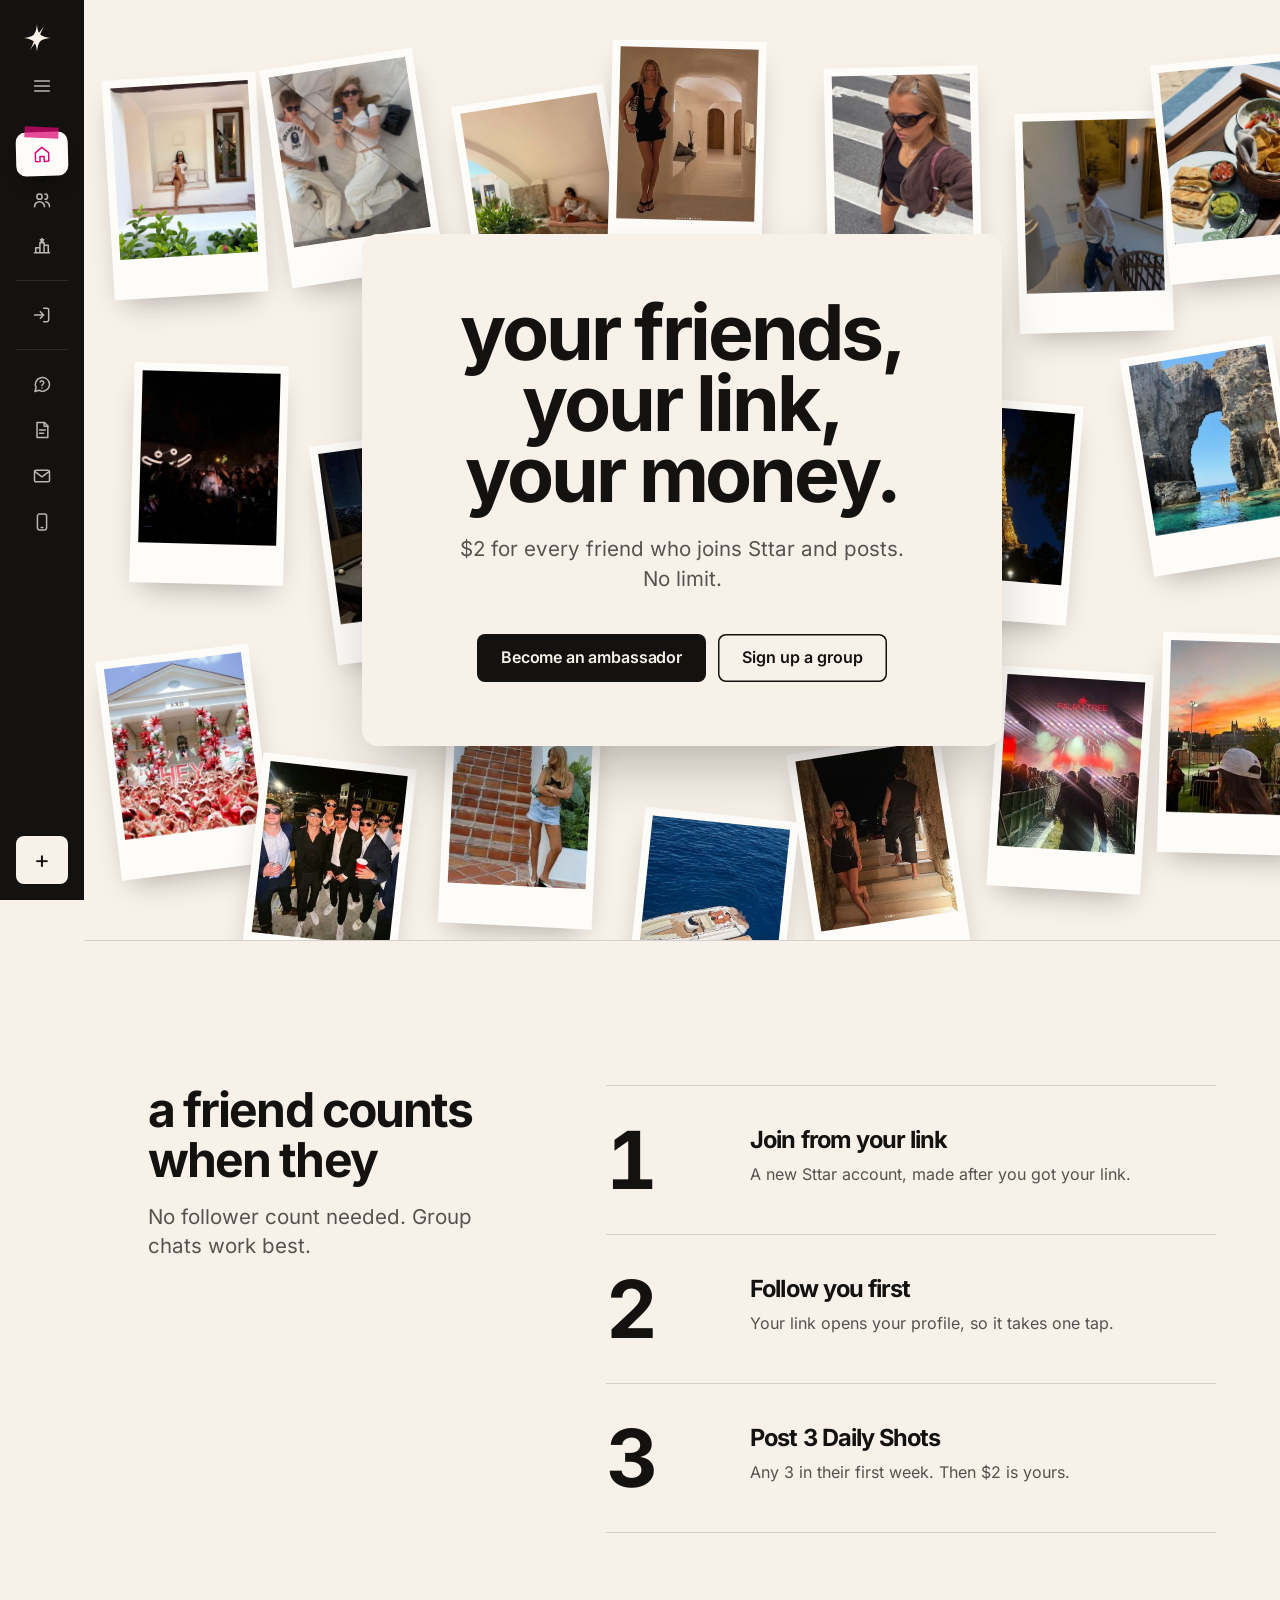
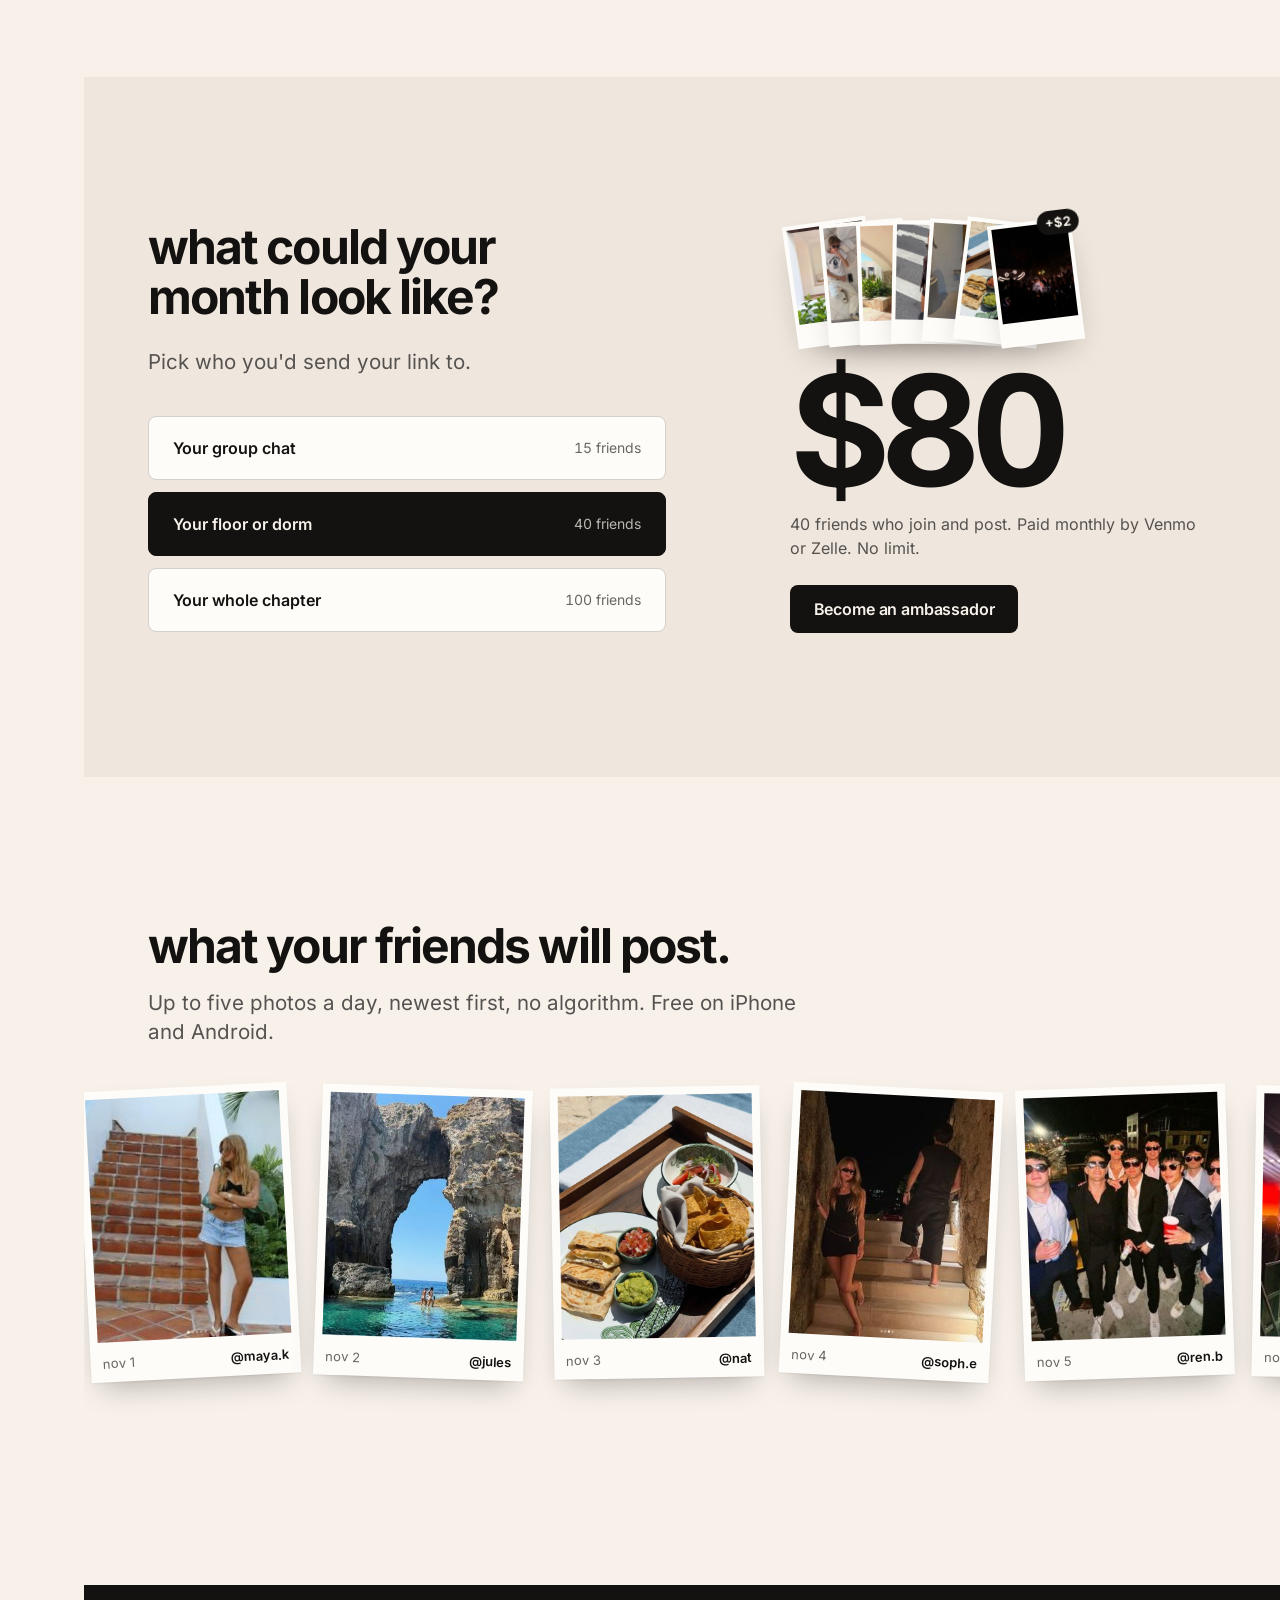
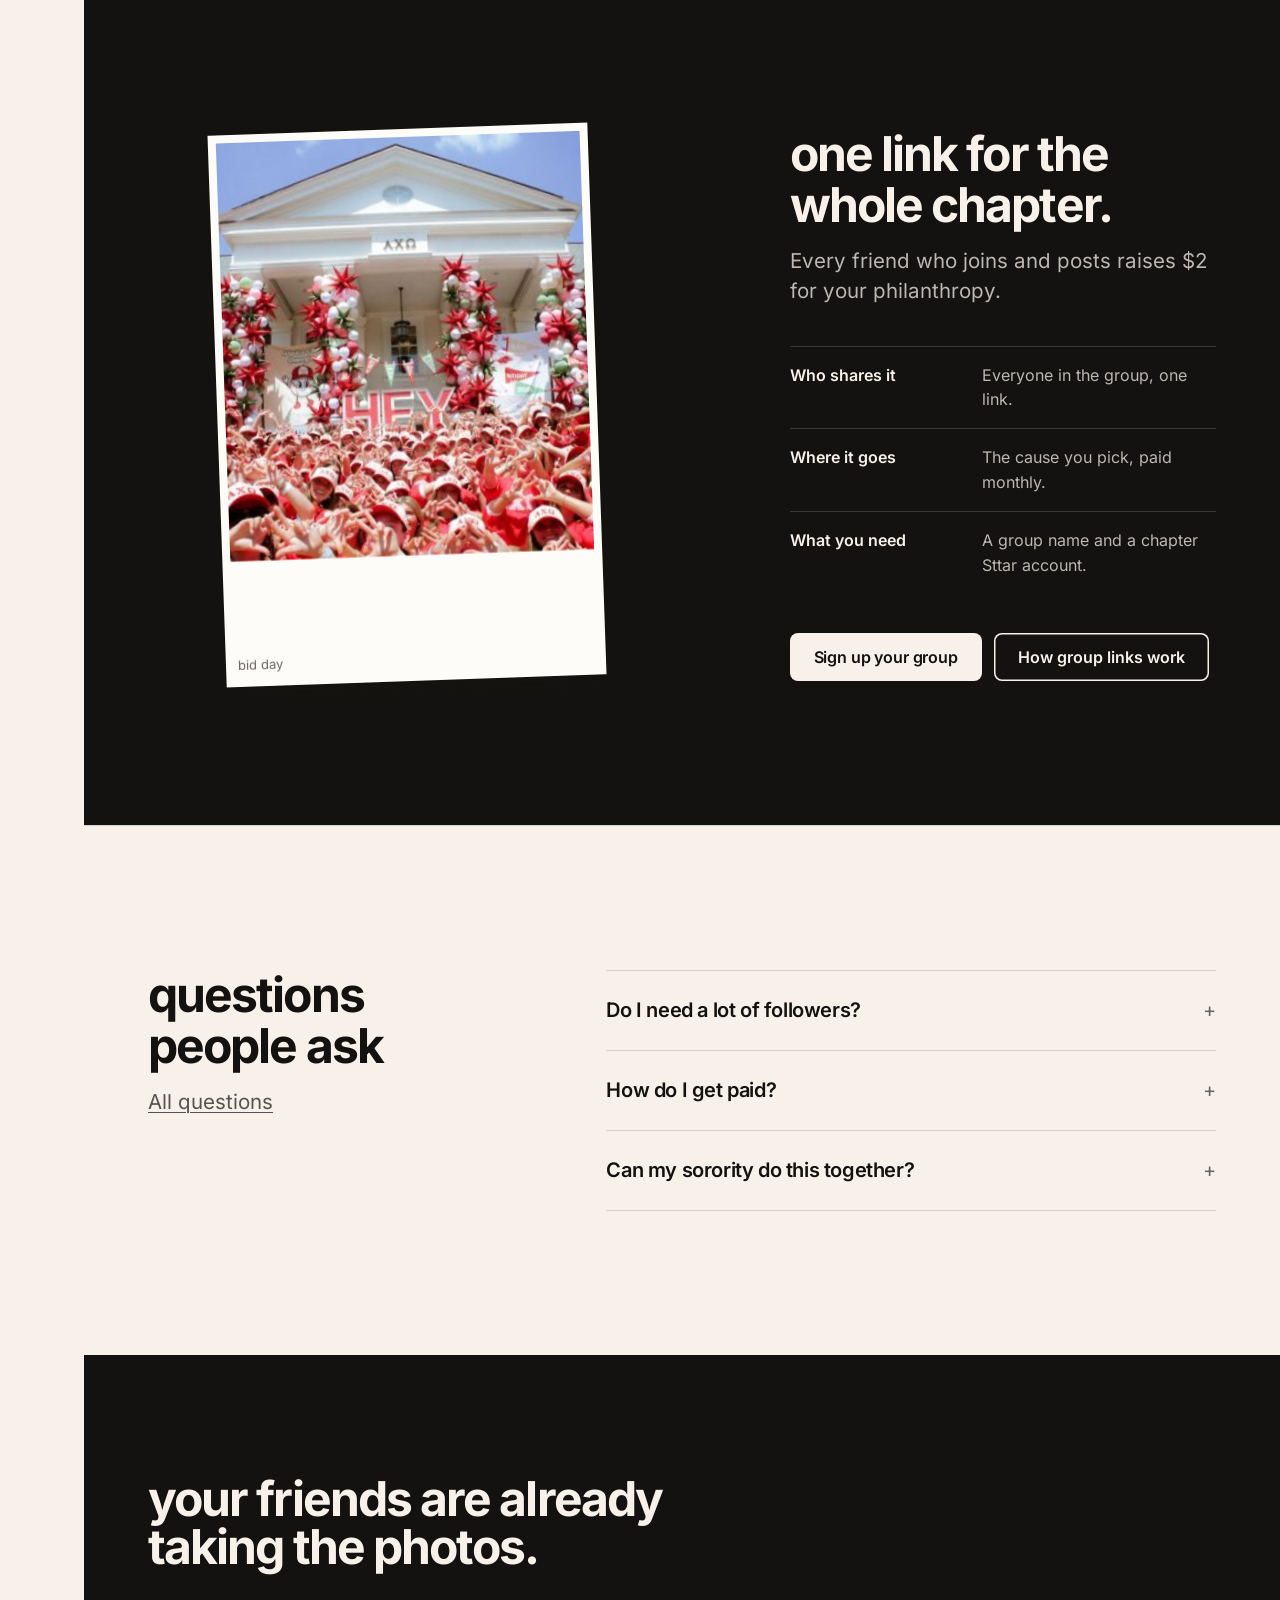
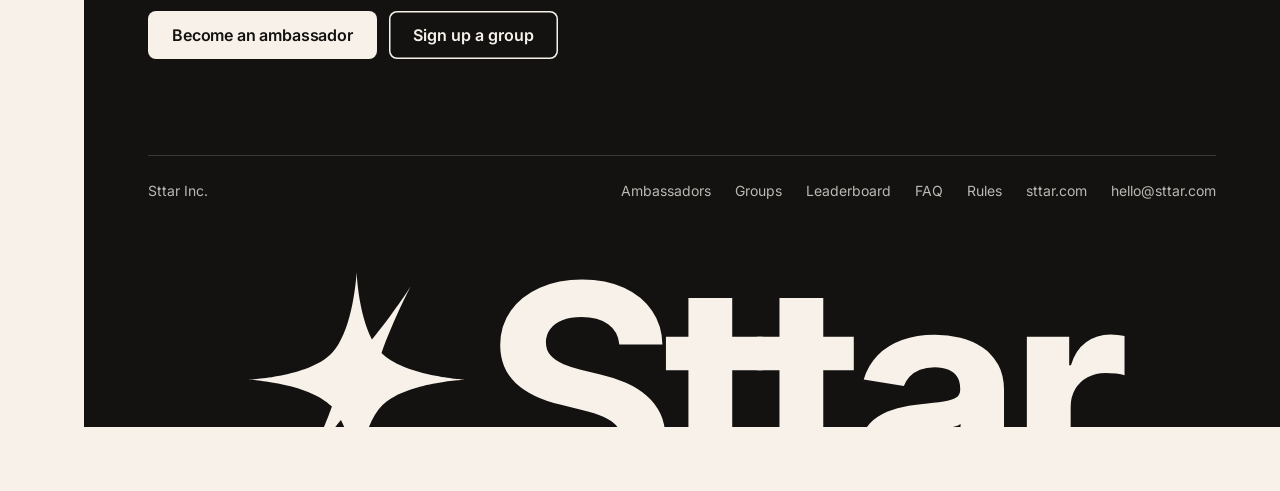
==== commit e6e766cd: "Side nav starts collapsed" ====
--- a/index.html
+++ b/index.html
@@ -2,7 +2,7 @@
 <html lang="en">
 <head>
 <meta charset="utf-8">
-<script>!function(d){d.classList.add("js");var s;try{s=localStorage.getItem("grow_side")}catch(e){}if(!matchMedia("(max-width:60rem)").matches&&(s?s==="mini":matchMedia("(max-width:80rem)").matches))d.classList.add("rail")}(document.documentElement)</script>
+<script>!function(d){d.classList.add("js");var s;try{s=localStorage.getItem("grow_side")}catch(e){}if(!matchMedia("(max-width:60rem)").matches&&s!=="full")d.classList.add("rail")}(document.documentElement)</script>
 <meta name="viewport" content="width=device-width, initial-scale=1, viewport-fit=cover">
 <title>Sttar ambassadors: get paid to bring your friends</title>
 <meta name="description" content="Get your own Sttar invite link and earn $2 for every friend who joins and starts posting. No limit. Groups raise money for their cause.">
--- a/assets/site.css
+++ b/assets/site.css
@@ -89,7 +89,7 @@
 .side-out svg { width: 14px; height: 14px; }
 
 .side-team { position: relative; display: flex; align-items: center; gap: var(--space-xs); min-height: 32px; margin-top: calc(var(--space-xs) * -1); padding: 0 var(--space-sm); color: var(--side-dim); font-size: var(--text-xs); text-decoration: none; }
-.side-team:hover, .side-team[aria-current="page"] { color: var(--color-on-ink); }
+.side-team:hover, .side-team[aria-current="page"] { color: var(--color-on-ink-2); }
 .side-team svg { width: 14px; height: 14px; }
 
 /* page changes: the side stays put and the taped tab slides to the new page (where the browser supports it) */
@@ -100,7 +100,7 @@
 }
 ::view-transition-group(tab-on) { animation-duration: 420ms; animation-timing-function: var(--ease-out); }
 ::view-transition-group(root) { animation-duration: 220ms; }
-@media (prefers-reduced-motion: reduce) { @view-transition { navigation: none; } .side-fan figure { animation: none; } }
+@media (prefers-reduced-motion: reduce) { .side-fan figure { animation: none; } ::view-transition-group(*), ::view-transition-old(*), ::view-transition-new(*) { animation: none !important; } }
 
 /* icon rail: the default on mid-size windows, or anywhere after the three-line button folds it; labels become tooltips */
 @media (min-width: 60.01rem) {
@@ -400,7 +400,8 @@
 .footer-links { display: flex; flex-wrap: wrap; gap: var(--space-md) var(--space-lg); margin-top: var(--space-3xl); padding-top: var(--space-lg); border-top: var(--rule-hair) solid var(--color-ink-3); font-size: var(--text-sm); }
 .footer-links a { color: var(--color-on-ink-2); text-decoration: none; }
 .footer-links a:hover { color: var(--color-on-ink); }
-.footer-links span { margin-right: auto; }
+.footer-links span, .footer-links a.foot-quiet { margin-right: auto; }
+.footer-links a.foot-quiet, .footer-links a.foot-quiet:hover { color: inherit; cursor: text; }
 .mast { display: flex; align-items: flex-start; justify-content: center; gap: 0.06em; margin-top: var(--space-xl); height: 0.62em; font-size: clamp(7rem, 25vw, 22rem); font-size: clamp(5rem, 25cqi, 22rem); overflow: hidden; line-height: 1; color: var(--color-on-ink); }
 .mast svg { width: 0.72em; height: 0.72em; margin-top: 0.1em; flex: none; }
 .mast span { font-weight: 700; letter-spacing: -0.05em; white-space: nowrap; }
